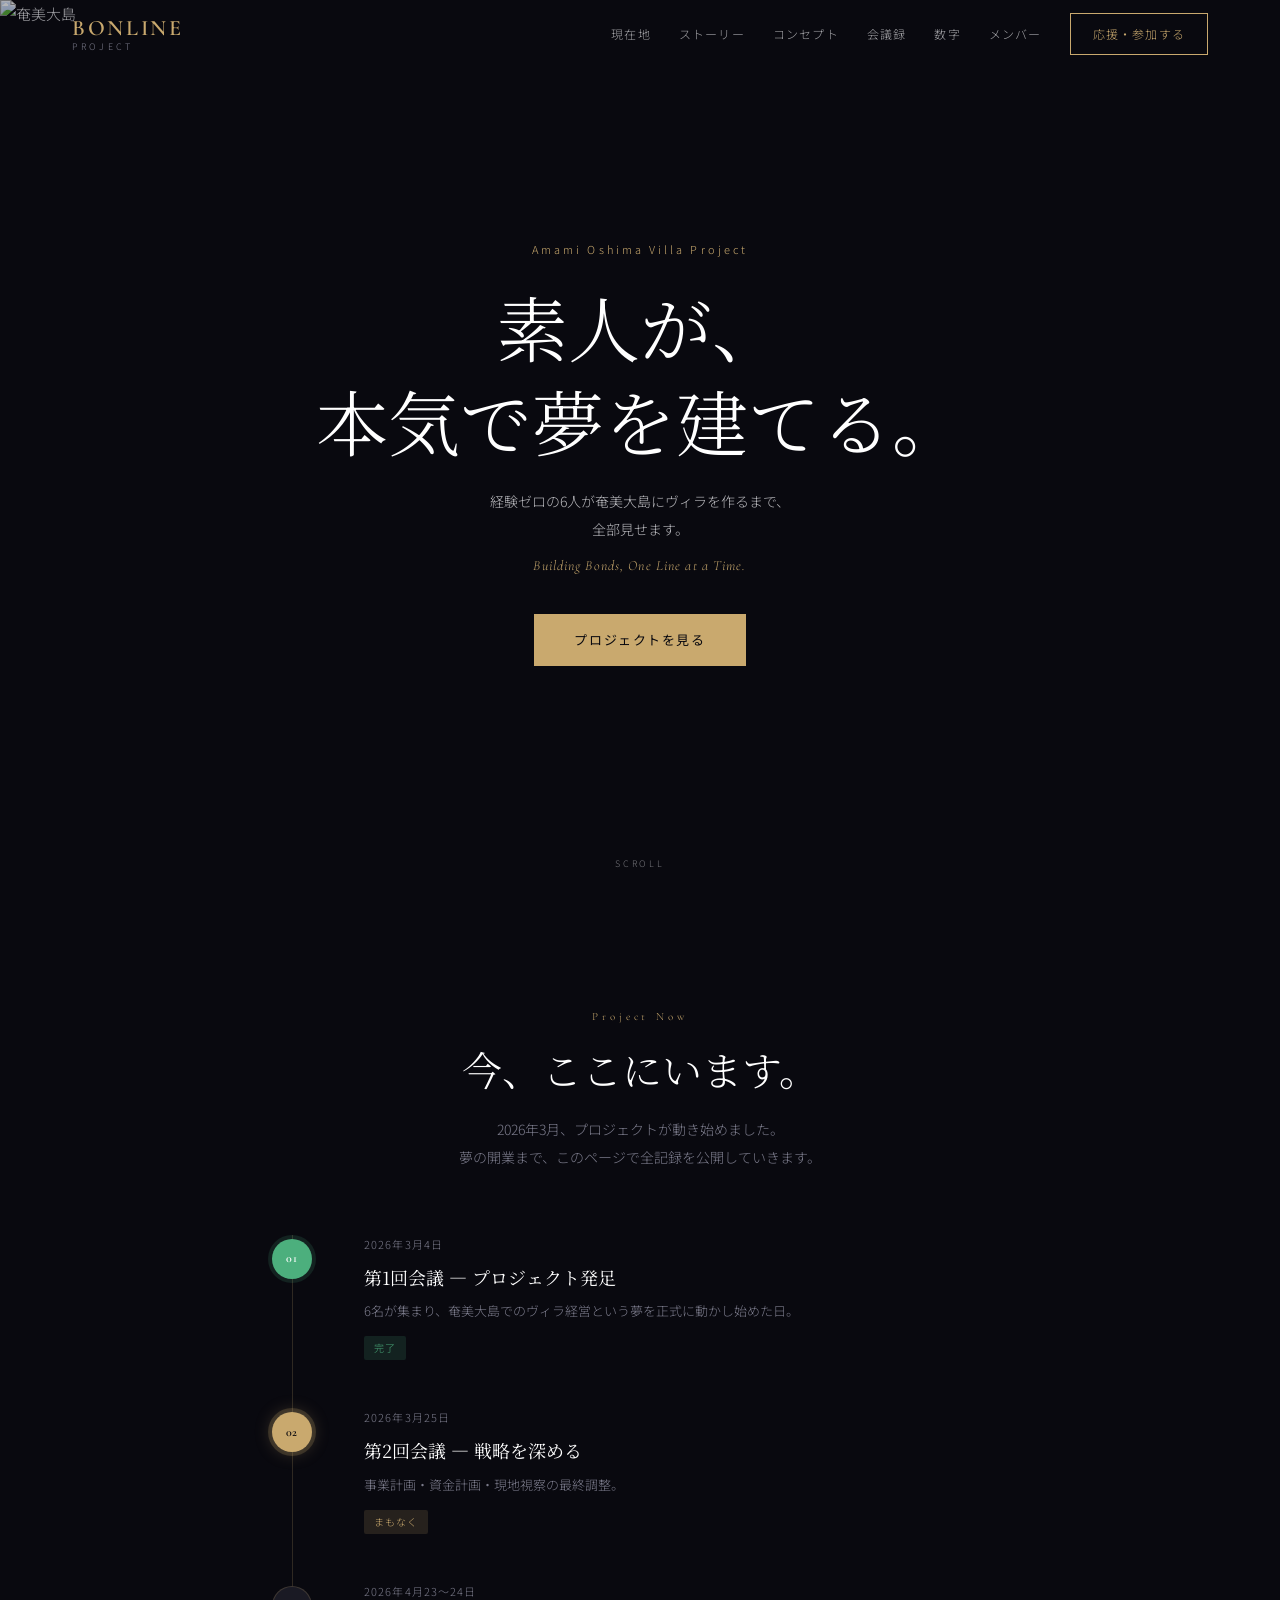
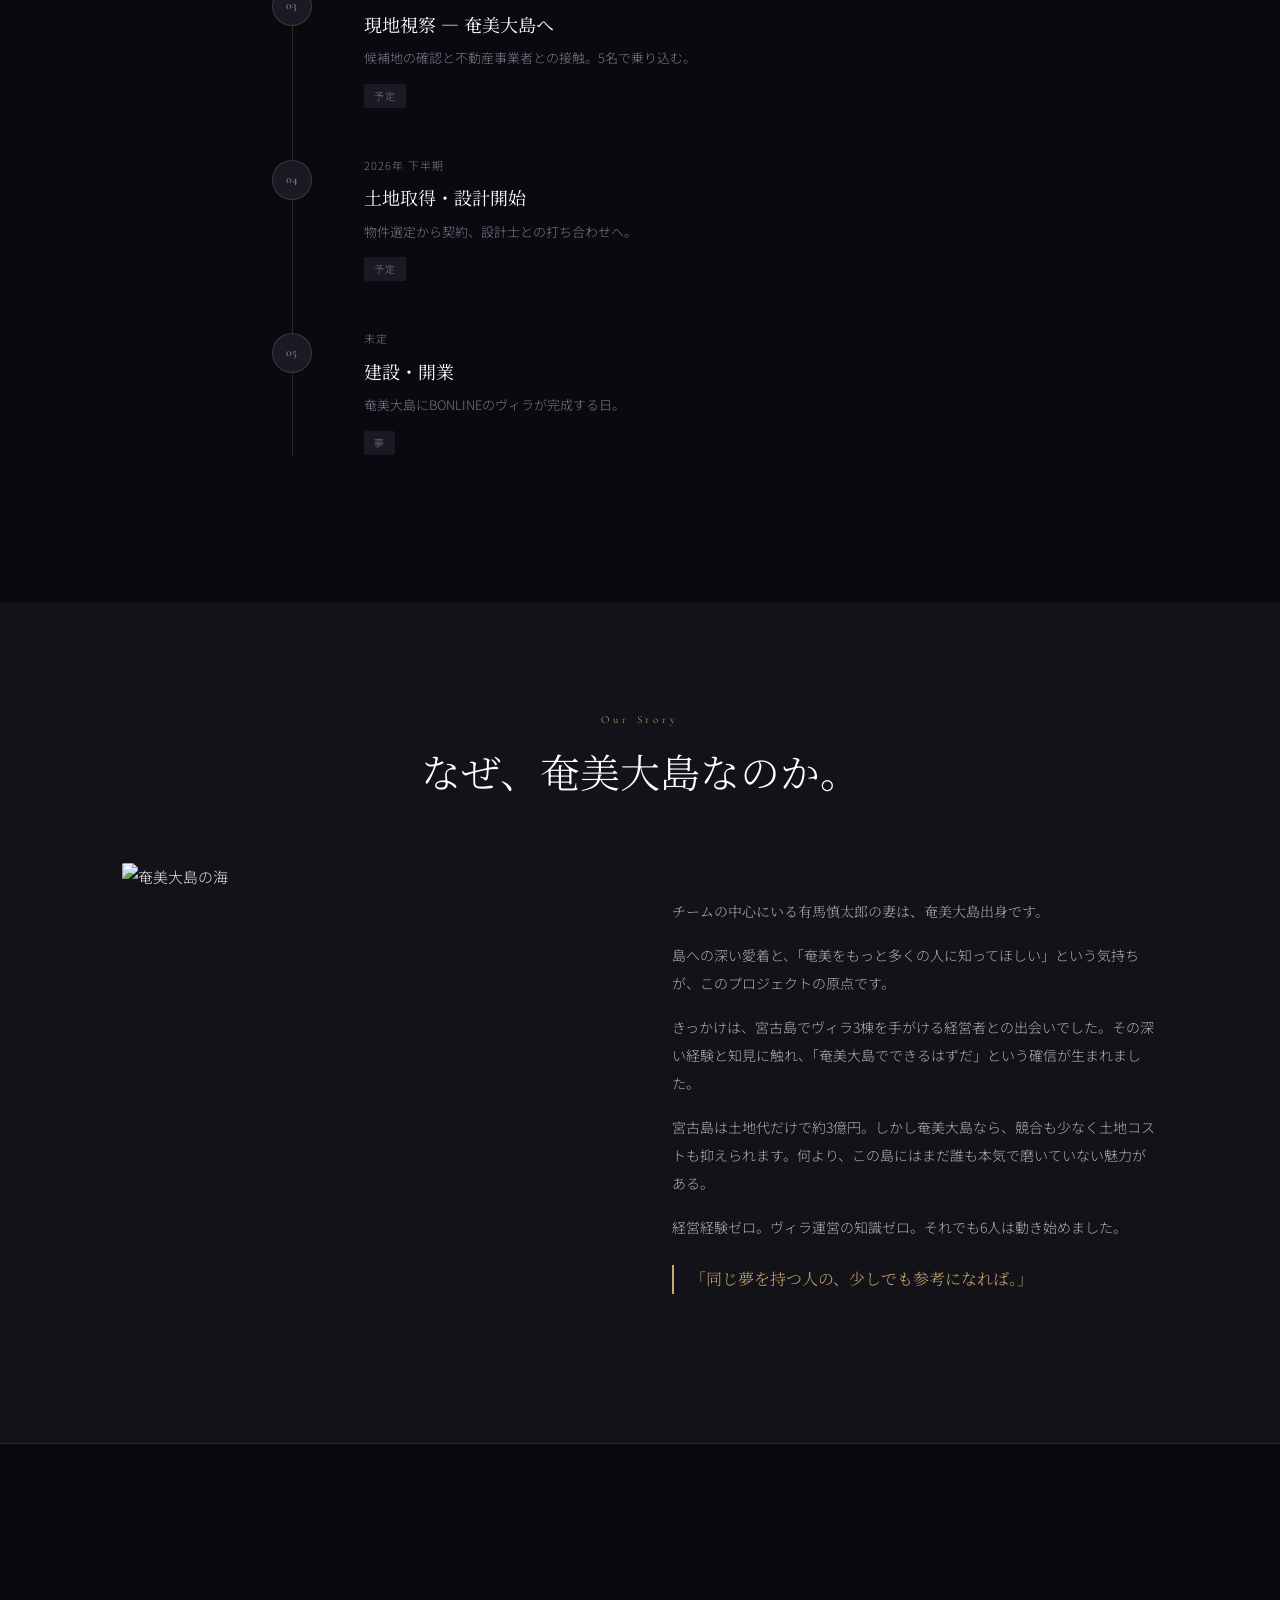
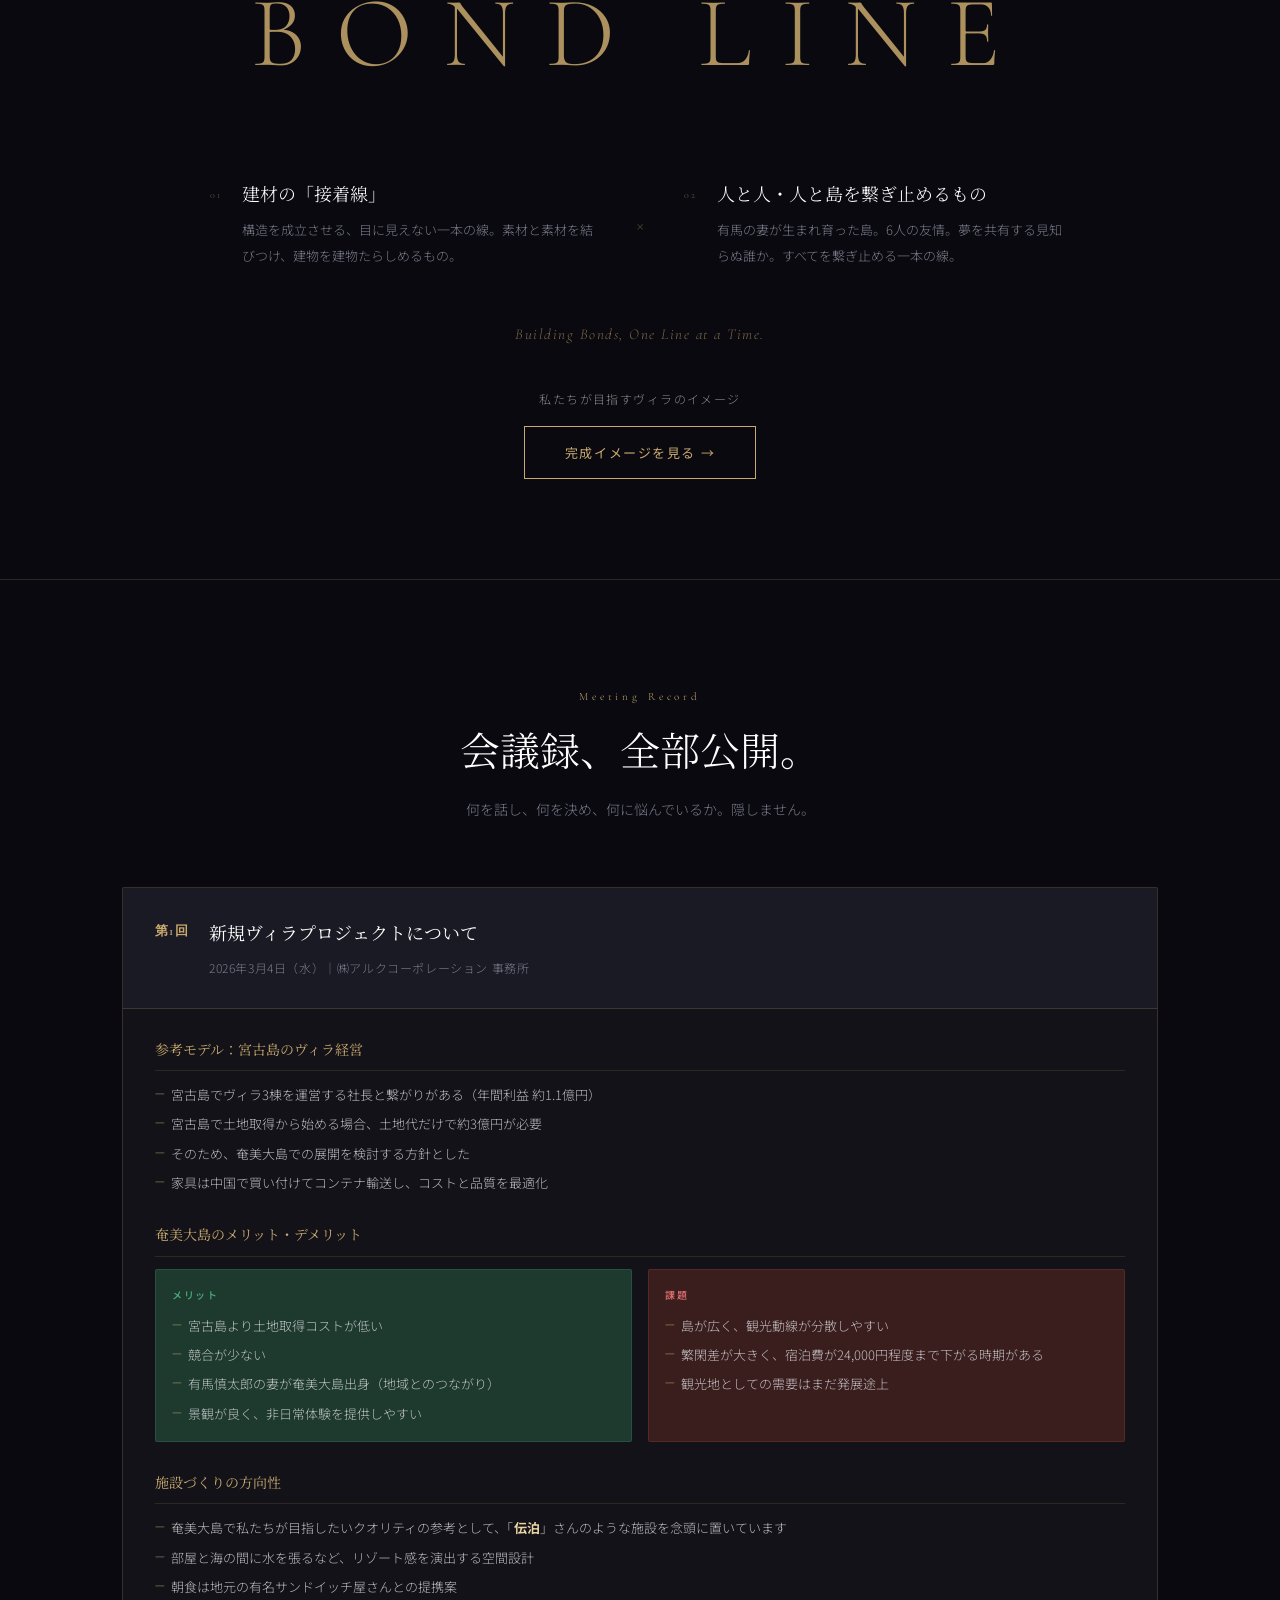
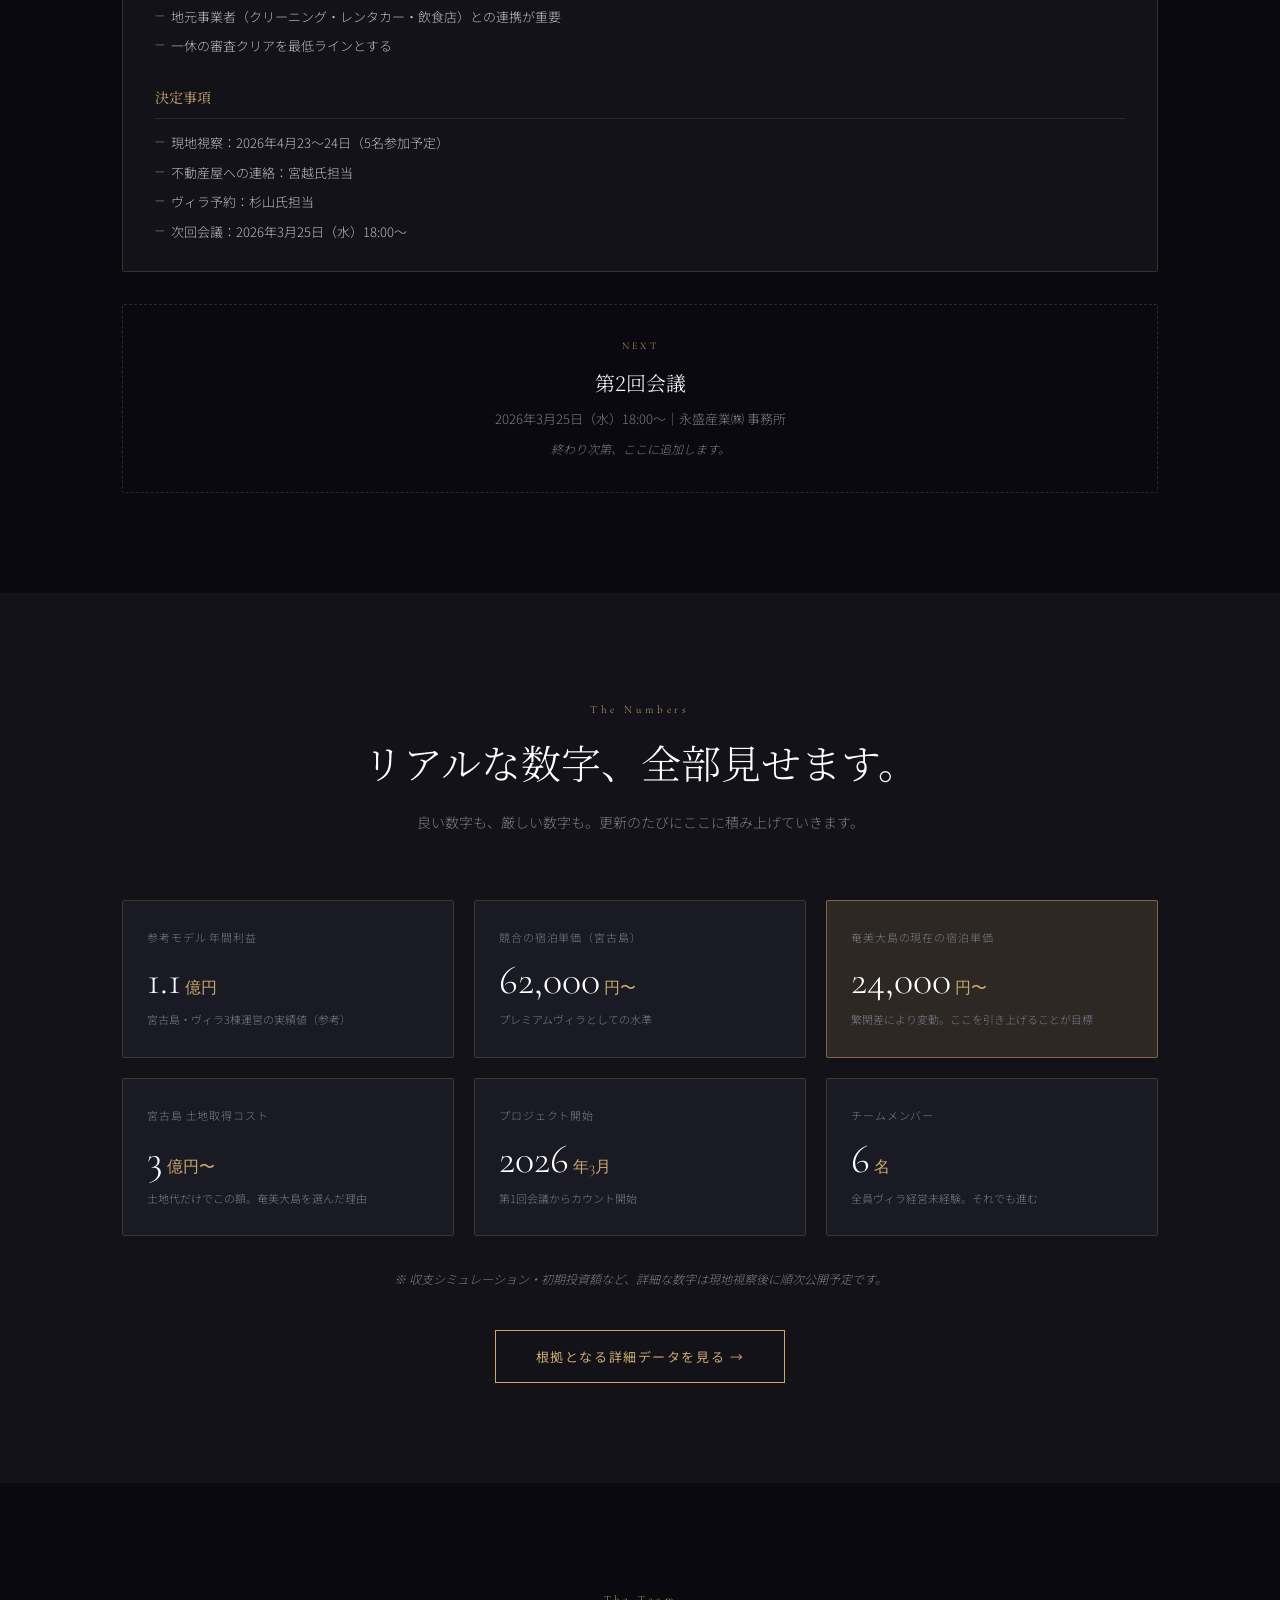
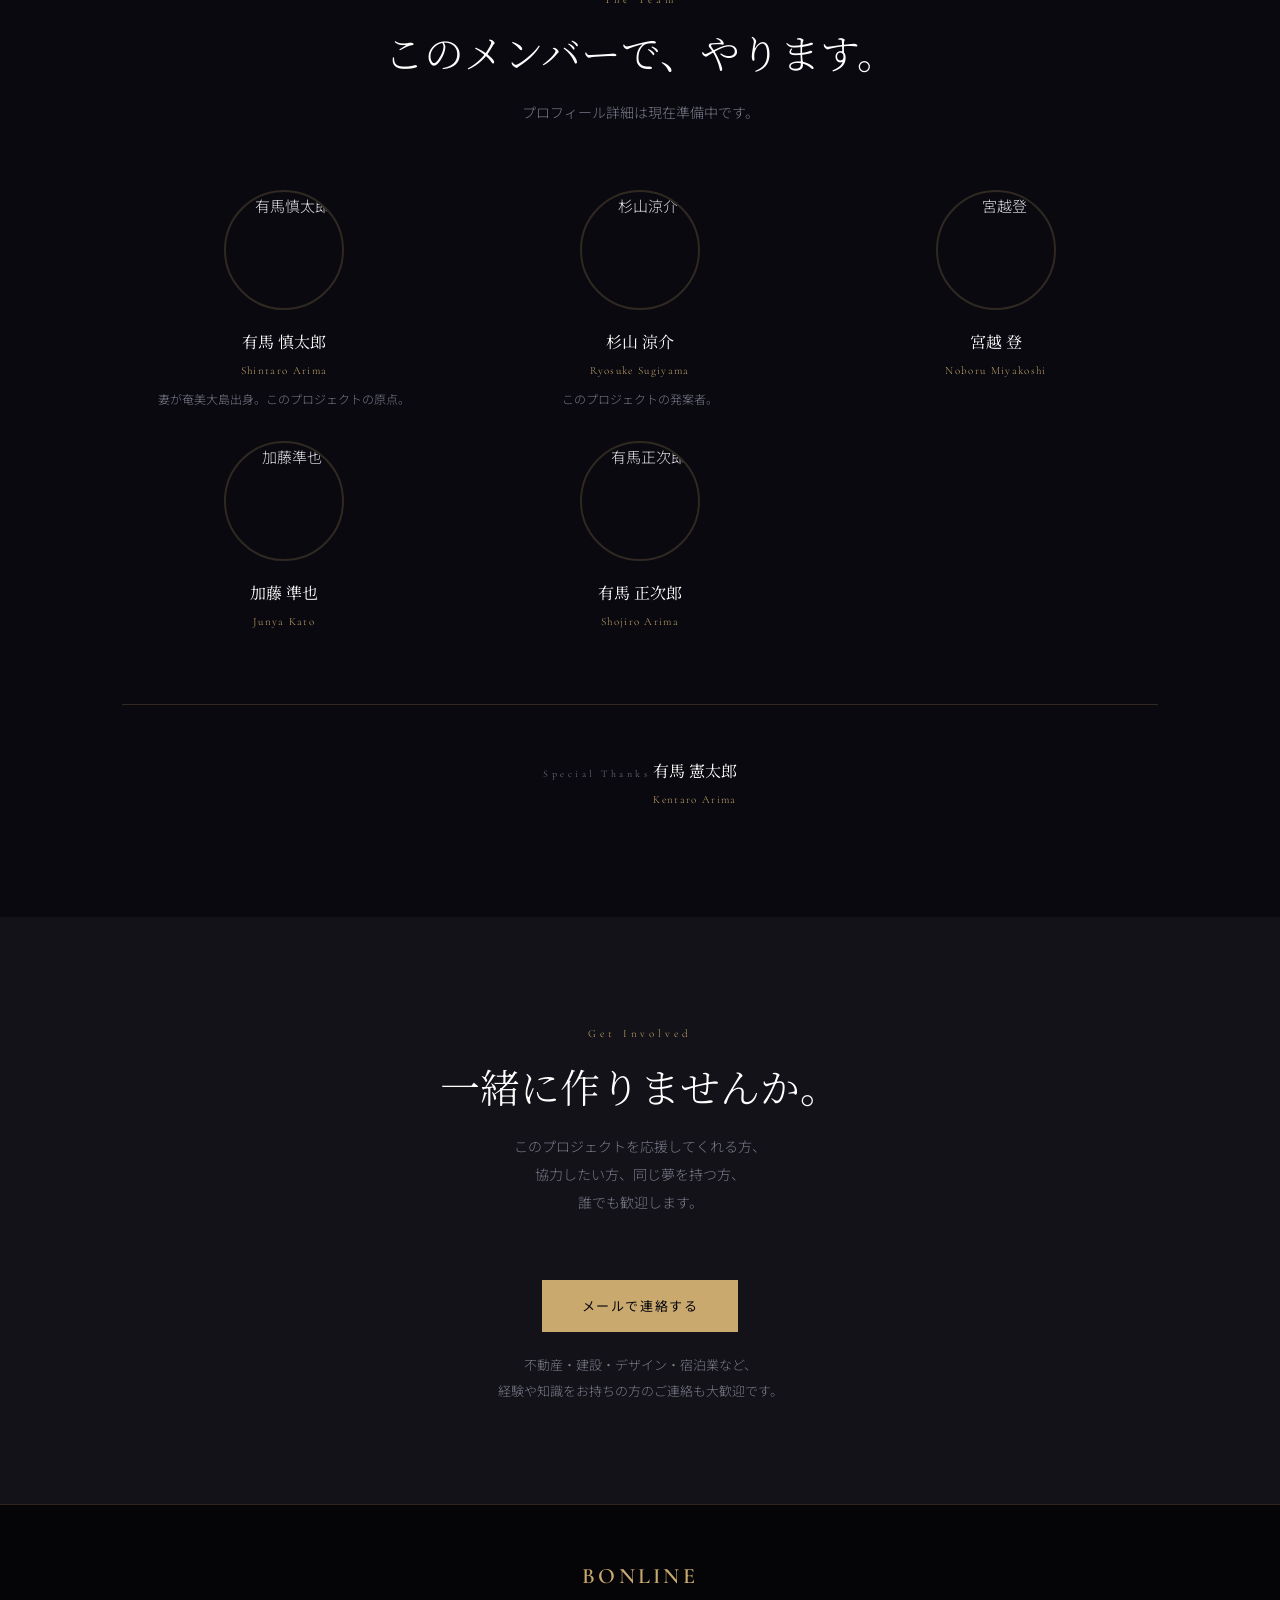
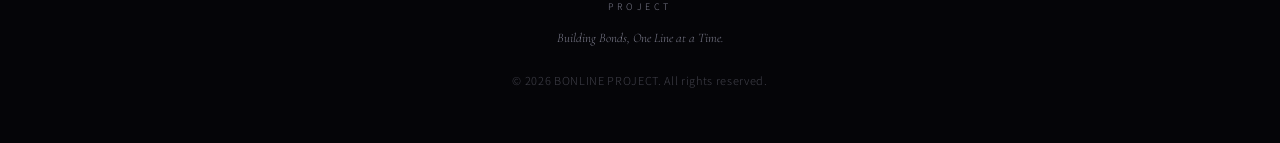
==== index.html @ b001cd64 "Improve text readability on data page; tone down story section wording Co-Authored-By: Claude Sonnet" ====
<!DOCTYPE html>
<html lang="ja">
<head>
  <meta charset="UTF-8">
  <meta name="viewport" content="width=device-width, initial-scale=1.0">
  <title>BONLINE PROJECT｜素人が、本気で奄美大島にヴィラを建てる記録</title>
  <meta name="description" content="経験ゼロの6人が、奄美大島にプライベートヴィラを建てるまでの全記録。数字も失敗もすべて公開します。">
  <link rel="preconnect" href="https://fonts.googleapis.com">
  <link rel="preconnect" href="https://fonts.gstatic.com" crossorigin>
  <link href="https://fonts.googleapis.com/css2?family=Cormorant+Garamond:ital,wght@0,300;0,400;0,600;1,300;1,400&family=Noto+Sans+JP:wght@300;400;500&family=Noto+Serif+JP:wght@300;400&display=swap" rel="stylesheet">
  <link rel="stylesheet" href="styles.css">
</head>
<body>

  <!-- ============================================================
       ヘッダー
       ============================================================ -->
  <header class="site-header transparent" id="site-header">
    <div class="header-inner">
      <a href="index.html" class="site-logo">
        <span class="site-logo__en">BONLINE</span>
        <span class="site-logo__sub">PROJECT</span>
      </a>
      <nav class="site-nav">
        <a href="#now">現在地</a>
        <a href="#story">ストーリー</a>
        <a href="#concept">コンセプト</a>
        <a href="#record">会議録</a>
        <a href="#numbers">数字</a>
        <a href="#team">メンバー</a>
        <a href="#contact" class="nav-cta">応援・参加する</a>
      </nav>
      <button class="hamburger" id="hamburger" aria-label="メニューを開く">
        <span></span><span></span><span></span>
      </button>
    </div>
  </header>

  <!-- モバイルナビ -->
  <nav class="mobile-nav" id="mobile-nav">
    <a href="#now">現在地</a>
    <a href="#story">ストーリー</a>
    <a href="#concept">コンセプト</a>
    <a href="#record">会議録</a>
    <a href="#numbers">数字</a>
    <a href="#team">メンバー</a>
    <a href="#contact">応援・参加する</a>
  </nav>

  <!-- ============================================================
       ヒーロー
       ============================================================ -->
  <section class="hero">
    <div class="hero__bg-wrap">
      <img class="hero__bg" src="https://picsum.photos/1920/1080?random=42" alt="奄美大島">
      <div class="hero__overlay"></div>
    </div>
    <div class="hero__content">
      <span class="hero__label">Amami Oshima Villa Project</span>
      <h1 class="hero__title">素人が、<br>本気で夢を建てる。</h1>
      <p class="hero__sub">経験ゼロの6人が奄美大島にヴィラを作るまで、<br>全部見せます。</p>
      <p class="hero__tagline">Building Bonds, One Line at a Time.</p>
      <a href="#now" class="btn btn--primary">プロジェクトを見る</a>
    </div>
    <div class="hero__scroll">SCROLL</div>
  </section>

  <!-- ============================================================
       現在地（タイムライン）
       ============================================================ -->
  <section class="section" id="now">
    <div class="container">
      <div class="section-header fade-in">
        <span class="section-label">Project Now</span>
        <h2 class="section-title">今、ここにいます。</h2>
        <p class="section-subtitle">
          2026年3月、プロジェクトが動き始めました。<br>
          夢の開業まで、このページで全記録を公開していきます。
        </p>
      </div>

      <div class="timeline fade-in">

        <div class="timeline__item done">
          <div class="timeline__marker">
            <span class="timeline__icon">01</span>
          </div>
          <div class="timeline__body">
            <span class="timeline__date">2026年3月4日</span>
            <h3 class="timeline__title">第1回会議 ― プロジェクト発足</h3>
            <p class="timeline__text">6名が集まり、奄美大島でのヴィラ経営という夢を正式に動かし始めた日。</p>
            <span class="timeline__badge done">完了</span>
          </div>
        </div>

        <div class="timeline__item current">
          <div class="timeline__marker">
            <span class="timeline__icon">02</span>
          </div>
          <div class="timeline__body">
            <span class="timeline__date">2026年3月25日</span>
            <h3 class="timeline__title">第2回会議 ― 戦略を深める</h3>
            <p class="timeline__text">事業計画・資金計画・現地視察の最終調整。</p>
            <span class="timeline__badge current">まもなく</span>
          </div>
        </div>

        <div class="timeline__item pending">
          <div class="timeline__marker">
            <span class="timeline__icon">03</span>
          </div>
          <div class="timeline__body">
            <span class="timeline__date">2026年4月23〜24日</span>
            <h3 class="timeline__title">現地視察 ― 奄美大島へ</h3>
            <p class="timeline__text">候補地の確認と不動産事業者との接触。5名で乗り込む。</p>
            <span class="timeline__badge pending">予定</span>
          </div>
        </div>

        <div class="timeline__item pending">
          <div class="timeline__marker">
            <span class="timeline__icon">04</span>
          </div>
          <div class="timeline__body">
            <span class="timeline__date">2026年 下半期</span>
            <h3 class="timeline__title">土地取得・設計開始</h3>
            <p class="timeline__text">物件選定から契約、設計士との打ち合わせへ。</p>
            <span class="timeline__badge pending">予定</span>
          </div>
        </div>

        <div class="timeline__item pending">
          <div class="timeline__marker">
            <span class="timeline__icon">05</span>
          </div>
          <div class="timeline__body">
            <span class="timeline__date">未定</span>
            <h3 class="timeline__title">建設・開業</h3>
            <p class="timeline__text">奄美大島にBONLINEのヴィラが完成する日。</p>
            <span class="timeline__badge pending">夢</span>
          </div>
        </div>

      </div>
    </div>
  </section>

  <!-- ============================================================
       ストーリー
       ============================================================ -->
  <section class="section section--dark" id="story">
    <div class="container">
      <div class="section-header fade-in">
        <span class="section-label">Our Story</span>
        <h2 class="section-title">なぜ、奄美大島なのか。</h2>
      </div>
      <div class="story-grid fade-in">
        <div class="story-img">
          <img src="https://picsum.photos/800/600?random=55" alt="奄美大島の海">
        </div>
        <div class="story-text">
          <p class="story-lead">
            チームの中心にいる有馬慎太郎の妻は、奄美大島出身です。
          </p>
          <p>
            島への深い愛着と、「奄美をもっと多くの人に知ってほしい」という気持ちが、このプロジェクトの原点です。
          </p>
          <p>
            きっかけは、宮古島でヴィラ3棟を手がける経営者との出会いでした。その深い経験と知見に触れ、「奄美大島でできるはずだ」という確信が生まれました。
          </p>
          <p>
            宮古島は土地代だけで約3億円。しかし奄美大島なら、競合も少なく土地コストも抑えられます。何より、この島にはまだ誰も本気で磨いていない魅力がある。
          </p>
          <p>
            経営経験ゼロ。ヴィラ運営の知識ゼロ。それでも6人は動き始めました。
          </p>
          <p class="story-quote">
            「同じ夢を持つ人の、少しでも参考になれば。」
          </p>
        </div>
      </div>
    </div>
  </section>

  <!-- ============================================================
       コンセプト
       ============================================================ -->
  <section class="section concept-section" id="concept">
    <div class="container">
      <div class="concept-inner fade-in">
        <span class="concept-word__en">BOND LINE</span>
        <div class="concept-meanings">
          <div class="concept-meaning">
            <span class="concept-meaning__num">01</span>
            <div>
              <p class="concept-meaning__jp">建材の「接着線」</p>
              <p class="concept-meaning__desc">構造を成立させる、目に見えない一本の線。素材と素材を結びつけ、建物を建物たらしめるもの。</p>
            </div>
          </div>
          <div class="concept-divider">×</div>
          <div class="concept-meaning">
            <span class="concept-meaning__num">02</span>
            <div>
              <p class="concept-meaning__jp">人と人・人と島を繋ぎ止めるもの</p>
              <p class="concept-meaning__desc">有馬の妻が生まれ育った島。6人の友情。夢を共有する見知らぬ誰か。すべてを繋ぎ止める一本の線。</p>
            </div>
          </div>
        </div>
        <p class="concept-tagline">Building Bonds, One Line at a Time.</p>
        <div class="concept-villa-link fade-in">
          <p class="concept-villa-label">私たちが目指すヴィラのイメージ</p>
          <a href="https://jrlab-dev.github.io/villa-shimanoie/" target="_blank" rel="noopener noreferrer" class="btn btn--ghost">完成イメージを見る →</a>
        </div>
      </div>
    </div>
  </section>

  <!-- ============================================================
       会議録
       ============================================================ -->
  <section class="section" id="record">
    <div class="container">
      <div class="section-header fade-in">
        <span class="section-label">Meeting Record</span>
        <h2 class="section-title">会議録、全部公開。</h2>
        <p class="section-subtitle">何を話し、何を決め、何に悩んでいるか。隠しません。</p>
      </div>

      <div class="records fade-in">

        <article class="record-card">
          <div class="record-card__header">
            <span class="record-card__num">第1回</span>
            <div>
              <h3 class="record-card__title">新規ヴィラプロジェクトについて</h3>
              <span class="record-card__date">2026年3月4日（水）｜㈱アルクコーポレーション 事務所</span>
            </div>
          </div>
          <div class="record-card__body">
            <div class="record-section">
              <h4>参考モデル：宮古島のヴィラ経営</h4>
              <ul>
                <li>宮古島でヴィラ3棟を運営する社長と繋がりがある（年間利益 約1.1億円）</li>
                <li>宮古島で土地取得から始める場合、土地代だけで約3億円が必要</li>
                <li>そのため、奄美大島での展開を検討する方針とした</li>
                <li>家具は中国で買い付けてコンテナ輸送し、コストと品質を最適化</li>
              </ul>
            </div>
            <div class="record-section">
              <h4>奄美大島のメリット・デメリット</h4>
              <div class="record-cols">
                <div class="record-col record-col--merit">
                  <span class="col-label">メリット</span>
                  <ul>
                    <li>宮古島より土地取得コストが低い</li>
                    <li>競合が少ない</li>
                    <li>有馬慎太郎の妻が奄美大島出身（地域とのつながり）</li>
                    <li>景観が良く、非日常体験を提供しやすい</li>
                  </ul>
                </div>
                <div class="record-col record-col--demerit">
                  <span class="col-label">課題</span>
                  <ul>
                    <li>島が広く、観光動線が分散しやすい</li>
                    <li>繁閑差が大きく、宿泊費が24,000円程度まで下がる時期がある</li>
                    <li>観光地としての需要はまだ発展途上</li>
                  </ul>
                </div>
              </div>
            </div>
            <div class="record-section">
              <h4>施設づくりの方向性</h4>
              <ul>
                <li>奄美大島で私たちが目指したいクオリティの参考として、「<strong>伝泊</strong>」さんのような施設を念頭に置いています</li>
                <li>部屋と海の間に水を張るなど、リゾート感を演出する空間設計</li>
                <li>朝食は地元の有名サンドイッチ屋さんとの提携案</li>
                <li>地元事業者（クリーニング・レンタカー・飲食店）との連携が重要</li>
                <li>一休の審査クリアを最低ラインとする</li>
              </ul>
            </div>
            <div class="record-section">
              <h4>決定事項</h4>
              <ul>
                <li>現地視察：2026年4月23〜24日（5名参加予定）</li>
                <li>不動産屋への連絡：宮越氏担当</li>
                <li>ヴィラ予約：杉山氏担当</li>
                <li>次回会議：2026年3月25日（水）18:00〜</li>
              </ul>
            </div>
          </div>
        </article>

        <div class="record-next fade-in">
          <span class="record-next__label">NEXT</span>
          <p class="record-next__title">第2回会議</p>
          <p class="record-next__date">2026年3月25日（水）18:00〜｜永盛産業㈱ 事務所</p>
          <p class="record-next__note">終わり次第、ここに追加します。</p>
        </div>

      </div>
    </div>
  </section>

  <!-- ============================================================
       数字
       ============================================================ -->
  <section class="section section--dark" id="numbers">
    <div class="container">
      <div class="section-header fade-in">
        <span class="section-label">The Numbers</span>
        <h2 class="section-title">リアルな数字、全部見せます。</h2>
        <p class="section-subtitle">
          良い数字も、厳しい数字も。更新のたびにここに積み上げていきます。
        </p>
      </div>

      <div class="numbers-grid fade-in">

        <div class="num-card">
          <span class="num-card__label">参考モデル 年間利益</span>
          <div class="num-card__value">1.1<span class="num-unit">億円</span></div>
          <p class="num-card__note">宮古島・ヴィラ3棟運営の実績値（参考）</p>
        </div>

        <div class="num-card">
          <span class="num-card__label">競合の宿泊単価（宮古島）</span>
          <div class="num-card__value">62,000<span class="num-unit">円〜</span></div>
          <p class="num-card__note">プレミアムヴィラとしての水準</p>
        </div>

        <div class="num-card num-card--highlight">
          <span class="num-card__label">奄美大島の現在の宿泊単価</span>
          <div class="num-card__value">24,000<span class="num-unit">円〜</span></div>
          <p class="num-card__note">繁閑差により変動。ここを引き上げることが目標</p>
        </div>

        <div class="num-card">
          <span class="num-card__label">宮古島 土地取得コスト</span>
          <div class="num-card__value">3<span class="num-unit">億円〜</span></div>
          <p class="num-card__note">土地代だけでこの額。奄美大島を選んだ理由</p>
        </div>

        <div class="num-card">
          <span class="num-card__label">プロジェクト開始</span>
          <div class="num-card__value">2026<span class="num-unit">年3月</span></div>
          <p class="num-card__note">第1回会議からカウント開始</p>
        </div>

        <div class="num-card">
          <span class="num-card__label">チームメンバー</span>
          <div class="num-card__value">6<span class="num-unit">名</span></div>
          <p class="num-card__note">全員ヴィラ経営未経験。それでも進む</p>
        </div>

      </div>

      <p class="numbers-note fade-in">
        ※ 収支シミュレーション・初期投資額など、詳細な数字は現地視察後に順次公開予定です。
      </p>
      <div class="numbers-more fade-in">
        <a href="data.html" class="btn btn--ghost">根拠となる詳細データを見る →</a>
      </div>
    </div>
  </section>

  <!-- ============================================================
       メンバー
       ============================================================ -->
  <section class="section" id="team">
    <div class="container">
      <div class="section-header fade-in">
        <span class="section-label">The Team</span>
        <h2 class="section-title">このメンバーで、やります。</h2>
        <p class="section-subtitle">プロフィール詳細は現在準備中です。</p>
      </div>

      <div class="team-grid fade-in">

        <div class="member-card">
          <div class="member-card__img">
            <img src="https://picsum.photos/200/200?random=12" alt="有馬慎太郎">
          </div>
          <h3 class="member-card__name">有馬 慎太郎</h3>
          <span class="member-card__role">Shintaro Arima</span>
          <p class="member-card__note">妻が奄美大島出身。このプロジェクトの原点。</p>
        </div>

        <div class="member-card">
          <div class="member-card__img">
            <img src="https://picsum.photos/200/200?random=14" alt="杉山涼介">
          </div>
          <h3 class="member-card__name">杉山 涼介</h3>
          <span class="member-card__role">Ryosuke Sugiyama</span>
          <p class="member-card__note">このプロジェクトの発案者。</p>
        </div>

        <div class="member-card">
          <div class="member-card__img">
            <img src="https://picsum.photos/200/200?random=15" alt="宮越登">
          </div>
          <h3 class="member-card__name">宮越 登</h3>
          <span class="member-card__role">Noboru Miyakoshi</span>
        </div>

        <div class="member-card">
          <div class="member-card__img">
            <img src="https://picsum.photos/200/200?random=16" alt="加藤準也">
          </div>
          <h3 class="member-card__name">加藤 準也</h3>
          <span class="member-card__role">Junya Kato</span>
        </div>

        <div class="member-card">
          <div class="member-card__img">
            <img src="https://picsum.photos/200/200?random=13" alt="有馬正次郎">
          </div>
          <h3 class="member-card__name">有馬 正次郎</h3>
          <span class="member-card__role">Shojiro Arima</span>
        </div>

      </div>

      <div class="collaborator fade-in">
        <span class="collaborator__label">Special Thanks</span>
        <div class="collaborator__card">
          <h3 class="member-card__name">有馬 憲太郎</h3>
          <span class="member-card__role">Kentaro Arima</span>
        </div>
      </div>

    </div>
  </section>

  <!-- ============================================================
       コンタクト
       ============================================================ -->
  <section class="section section--dark contact-section" id="contact">
    <div class="container">
      <div class="section-header fade-in">
        <span class="section-label">Get Involved</span>
        <h2 class="section-title">一緒に作りませんか。</h2>
        <p class="section-subtitle">
          このプロジェクトを応援してくれる方、<br>
          協力したい方、同じ夢を持つ方、<br>
          誰でも歓迎します。
        </p>
      </div>
      <div class="contact-actions fade-in">
        <a href="mailto:info@bonline-project.jp" class="btn btn--primary">メールで連絡する</a>
        <p class="contact-note">
          不動産・建設・デザイン・宿泊業など、<br>
          経験や知識をお持ちの方のご連絡も大歓迎です。
        </p>
      </div>
    </div>
  </section>

  <!-- ============================================================
       フッター
       ============================================================ -->
  <footer class="site-footer">
    <div class="footer-inner">
      <div class="footer-logo">
        <span class="footer-logo__en">BONLINE</span>
        <span class="footer-logo__sub">PROJECT</span>
      </div>
      <p class="footer-tagline">Building Bonds, One Line at a Time.</p>
      <p class="footer-copy">&copy; 2026 BONLINE PROJECT. All rights reserved.</p>
    </div>
  </footer>

  <script src="main.js"></script>
</body>
</html>
---- styles.css ----
/* ============================================================
   BONLINE PROJECT — styles.css
   ============================================================ */

/* ---- Reset & Base ----------------------------------------- */
*, *::before, *::after { box-sizing: border-box; margin: 0; padding: 0; }

:root {
  --bg:        #09090f;
  --surface:   #121218;
  --surface2:  #1a1a24;
  --gold:      #c9a96e;
  --gold-lt:   #e8d5a3;
  --gold-dim:  rgba(201,169,110,.15);
  --text:      #e2e2e6;
  --muted:     #7a7a8a;
  --line:      rgba(201,169,110,.2);
  --white:     #ffffff;
  --done:      #4caf7d;
  --current:   #c9a96e;
  --merit:     #1e3a2f;
  --demerit:   #3a1e1e;
  --ff-en:     'Cormorant Garamond', Georgia, serif;
  --ff-jp:     'Noto Serif JP', serif;
  --ff-body:   'Noto Sans JP', sans-serif;
}

html { scroll-behavior: smooth; }

body {
  background: var(--bg);
  color: var(--text);
  font-family: var(--ff-body);
  font-size: 15px;
  line-height: 1.8;
  font-weight: 300;
  -webkit-font-smoothing: antialiased;
}

img { display: block; width: 100%; height: auto; }
a   { color: inherit; text-decoration: none; }
ul  { list-style: none; }

/* ---- Utility ---------------------------------------------- */
.container {
  max-width: 1100px;
  margin: 0 auto;
  padding: 0 32px;
}

.btn {
  display: inline-block;
  padding: 14px 40px;
  font-family: var(--ff-body);
  font-size: 13px;
  font-weight: 400;
  letter-spacing: .12em;
  cursor: pointer;
  transition: all .3s;
  border: none;
}

.btn--primary {
  background: var(--gold);
  color: #09090f;
}
.btn--primary:hover {
  background: var(--gold-lt);
}

.btn--ghost {
  background: transparent;
  border: 1px solid var(--gold);
  color: var(--gold);
}
.btn--ghost:hover {
  background: rgba(201, 169, 110, 0.12);
}

.concept-villa-link {
  margin-top: 2.5rem;
  text-align: center;
}
.concept-villa-label {
  font-size: 0.75rem;
  letter-spacing: 0.12em;
  color: #888;
  margin-bottom: 1rem;
  text-transform: uppercase;
}

.fade-in {
  opacity: 0;
  transform: translateY(28px);
  transition: opacity .8s ease, transform .8s ease;
}
.fade-in.visible {
  opacity: 1;
  transform: none;
}

/* ---- Header ----------------------------------------------- */
.site-header {
  position: fixed;
  top: 0; left: 0; right: 0;
  z-index: 100;
  transition: background .4s, backdrop-filter .4s, box-shadow .4s;
}
.site-header.transparent {
  background: transparent;
}
.site-header.scrolled {
  background: rgba(9,9,15,.92);
  backdrop-filter: blur(12px);
  box-shadow: 0 1px 0 var(--line);
}

.header-inner {
  max-width: 1200px;
  margin: 0 auto;
  padding: 0 32px;
  height: 68px;
  display: flex;
  align-items: center;
  gap: 40px;
}

.site-logo {
  display: flex;
  flex-direction: column;
  line-height: 1;
  flex-shrink: 0;
}
.site-logo__en {
  font-family: var(--ff-en);
  font-size: 22px;
  font-weight: 600;
  color: var(--gold);
  letter-spacing: .12em;
}
.site-logo__sub {
  font-size: 9px;
  letter-spacing: .35em;
  color: var(--muted);
  margin-top: 3px;
}

.site-nav {
  display: flex;
  align-items: center;
  gap: 28px;
  margin-left: auto;
}
.site-nav a {
  font-size: 12px;
  letter-spacing: .1em;
  color: rgba(226,226,230,.7);
  transition: color .25s;
}
.site-nav a:hover { color: var(--gold); }

.site-nav .nav-cta {
  padding: 9px 22px;
  border: 1px solid var(--gold);
  color: var(--gold);
  font-size: 12px;
  letter-spacing: .1em;
  transition: all .25s;
}
.site-nav .nav-cta:hover {
  background: var(--gold);
  color: var(--bg);
}

/* hamburger */
.hamburger {
  display: none;
  flex-direction: column;
  justify-content: center;
  gap: 5px;
  width: 36px;
  height: 36px;
  background: none;
  border: none;
  cursor: pointer;
  margin-left: auto;
}
.hamburger span {
  display: block;
  width: 24px;
  height: 1px;
  background: var(--gold);
  transition: all .3s;
}
.hamburger.open span:nth-child(1) { transform: translateY(6px) rotate(45deg); }
.hamburger.open span:nth-child(2) { opacity: 0; }
.hamburger.open span:nth-child(3) { transform: translateY(-6px) rotate(-45deg); }

/* mobile nav */
.mobile-nav {
  display: none;
  position: fixed;
  top: 68px; left: 0; right: 0;
  background: rgba(9,9,15,.97);
  backdrop-filter: blur(16px);
  flex-direction: column;
  padding: 24px 0 32px;
  z-index: 99;
  border-top: 1px solid var(--line);
  transform: translateY(-8px);
  opacity: 0;
  pointer-events: none;
  transition: opacity .3s, transform .3s;
}
.mobile-nav.open {
  opacity: 1;
  transform: none;
  pointer-events: all;
}
.mobile-nav a {
  padding: 14px 32px;
  font-size: 14px;
  letter-spacing: .1em;
  color: var(--text);
  border-bottom: 1px solid rgba(255,255,255,.04);
}

/* ---- Hero ------------------------------------------------- */
.hero {
  position: relative;
  height: 100svh;
  min-height: 600px;
  display: flex;
  align-items: center;
  justify-content: center;
  overflow: hidden;
}

.hero__bg-wrap {
  position: absolute;
  inset: 0;
}
.hero__bg {
  width: 100%;
  height: 100%;
  object-fit: cover;
  animation: heroZoom 18s ease-in-out infinite alternate;
}
@keyframes heroZoom {
  from { transform: scale(1); }
  to   { transform: scale(1.06); }
}
.hero__overlay {
  position: absolute;
  inset: 0;
  background: linear-gradient(
    to bottom,
    rgba(9,9,15,.3) 0%,
    rgba(9,9,15,.55) 50%,
    rgba(9,9,15,.85) 100%
  );
}

.hero__content {
  position: relative;
  text-align: center;
  padding: 0 24px;
  animation: fadeUp .9s ease both;
  animation-delay: .2s;
}
@keyframes fadeUp {
  from { opacity: 0; transform: translateY(30px); }
  to   { opacity: 1; transform: none; }
}

.hero__label {
  display: inline-block;
  font-size: 11px;
  letter-spacing: .28em;
  color: var(--gold);
  margin-bottom: 20px;
}
.hero__title {
  font-family: var(--ff-jp);
  font-size: clamp(40px, 7vw, 72px);
  font-weight: 300;
  line-height: 1.3;
  color: var(--white);
  margin-bottom: 20px;
}
.hero__sub {
  font-size: 14px;
  color: rgba(226,226,230,.8);
  line-height: 2;
  margin-bottom: 10px;
}
.hero__tagline {
  font-family: var(--ff-en);
  font-size: 14px;
  font-style: italic;
  color: var(--gold);
  letter-spacing: .08em;
  margin-bottom: 36px;
}

.hero__scroll {
  position: absolute;
  bottom: 28px;
  left: 50%;
  transform: translateX(-50%);
  font-size: 9px;
  letter-spacing: .3em;
  color: rgba(226,226,230,.5);
  animation: bounce 2.2s ease-in-out infinite;
}
@keyframes bounce {
  0%,100% { transform: translateX(-50%) translateY(0); }
  50%      { transform: translateX(-50%) translateY(6px); }
}

/* ---- Sections --------------------------------------------- */
.section {
  padding: 100px 0;
}
.section--dark {
  background: var(--surface);
}

.section-header {
  text-align: center;
  margin-bottom: 64px;
}
.section-label {
  display: inline-block;
  font-family: var(--ff-en);
  font-size: 11px;
  letter-spacing: .35em;
  color: var(--gold);
  margin-bottom: 14px;
}
.section-title {
  font-family: var(--ff-jp);
  font-size: clamp(26px, 4vw, 40px);
  font-weight: 300;
  color: var(--white);
  margin-bottom: 18px;
  line-height: 1.4;
}
.section-subtitle {
  font-size: 14px;
  color: var(--muted);
  line-height: 2;
}

/* ---- Timeline --------------------------------------------- */
.timeline {
  max-width: 760px;
  margin: 0 auto;
  position: relative;
}
.timeline::before {
  content: '';
  position: absolute;
  left: 32px;
  top: 0; bottom: 0;
  width: 1px;
  background: var(--line);
}

.timeline__item {
  display: flex;
  gap: 40px;
  margin-bottom: 48px;
  position: relative;
}

.timeline__marker {
  flex-shrink: 0;
  width: 64px;
  display: flex;
  justify-content: center;
}
.timeline__icon {
  width: 40px;
  height: 40px;
  border-radius: 50%;
  display: flex;
  align-items: center;
  justify-content: center;
  font-family: var(--ff-en);
  font-size: 12px;
  font-weight: 600;
  letter-spacing: .05em;
  position: relative;
  z-index: 1;
  flex-shrink: 0;
  margin-top: 4px;
}
.timeline__item.done .timeline__icon {
  background: var(--done);
  color: #fff;
  box-shadow: 0 0 0 4px rgba(76,175,125,.15);
}
.timeline__item.current .timeline__icon {
  background: var(--gold);
  color: var(--bg);
  box-shadow: 0 0 0 4px rgba(201,169,110,.2), 0 0 18px rgba(201,169,110,.3);
  animation: pulse 2.4s ease-in-out infinite;
}
@keyframes pulse {
  0%,100% { box-shadow: 0 0 0 4px rgba(201,169,110,.2), 0 0 18px rgba(201,169,110,.3); }
  50%      { box-shadow: 0 0 0 8px rgba(201,169,110,.1), 0 0 32px rgba(201,169,110,.4); }
}
.timeline__item.pending .timeline__icon {
  background: var(--surface2);
  color: var(--muted);
  border: 1px solid var(--line);
}

.timeline__body { flex: 1; }
.timeline__date {
  display: block;
  font-size: 11px;
  letter-spacing: .1em;
  color: var(--muted);
  margin-bottom: 6px;
}
.timeline__title {
  font-family: var(--ff-jp);
  font-size: 18px;
  font-weight: 400;
  color: var(--white);
  margin-bottom: 6px;
}
.timeline__text {
  font-size: 13px;
  color: var(--muted);
  margin-bottom: 10px;
}

.timeline__badge {
  display: inline-block;
  font-size: 10px;
  letter-spacing: .1em;
  padding: 3px 10px;
  border-radius: 2px;
}
.timeline__badge.done    { background: rgba(76,175,125,.15);  color: var(--done); }
.timeline__badge.current { background: rgba(201,169,110,.15); color: var(--gold); }
.timeline__badge.pending { background: var(--surface2);       color: var(--muted); }

/* ---- Story ------------------------------------------------ */
.story-grid {
  display: grid;
  grid-template-columns: 1fr 1fr;
  gap: 64px;
  align-items: center;
}
.story-img {
  overflow: hidden;
  border-radius: 2px;
}
.story-img img {
  height: 480px;
  object-fit: cover;
  transition: transform .6s ease;
}
.story-img:hover img { transform: scale(1.04); }

.story-text { }
.story-lead {
  font-family: var(--ff-jp);
  font-size: 20px;
  font-weight: 300;
  color: var(--white);
  line-height: 1.7;
  margin-bottom: 24px;
}
.story-text p {
  font-size: 14px;
  color: rgba(226,226,230,.75);
  line-height: 2;
  margin-bottom: 16px;
}
.story-quote {
  font-family: var(--ff-jp);
  font-size: 16px !important;
  color: var(--gold) !important;
  border-left: 2px solid var(--gold);
  padding-left: 16px;
  margin-top: 24px !important;
  line-height: 1.8 !important;
}

/* ---- Record ----------------------------------------------- */
.records { display: flex; flex-direction: column; gap: 32px; }

.record-card {
  background: var(--surface);
  border: 1px solid var(--line);
  border-radius: 2px;
  overflow: hidden;
}
.record-card__header {
  display: flex;
  align-items: flex-start;
  gap: 20px;
  padding: 28px 32px;
  border-bottom: 1px solid var(--line);
  background: var(--surface2);
}
.record-card__num {
  font-family: var(--ff-en);
  font-size: 13px;
  font-weight: 600;
  color: var(--gold);
  letter-spacing: .1em;
  white-space: nowrap;
  padding-top: 4px;
}
.record-card__title {
  font-family: var(--ff-jp);
  font-size: 18px;
  font-weight: 400;
  color: var(--white);
  margin-bottom: 4px;
}
.record-card__date {
  font-size: 12px;
  color: var(--muted);
  letter-spacing: .05em;
}

.record-card__body { padding: 28px 32px; display: flex; flex-direction: column; gap: 28px; }

.record-section h4 {
  font-family: var(--ff-jp);
  font-size: 14px;
  font-weight: 400;
  color: var(--gold);
  margin-bottom: 12px;
  padding-bottom: 8px;
  border-bottom: 1px solid var(--gold-dim);
}
.record-section ul { display: flex; flex-direction: column; gap: 6px; }
.record-section ul li {
  font-size: 13px;
  color: rgba(226,226,230,.8);
  padding-left: 16px;
  position: relative;
}
.record-section ul li::before {
  content: '—';
  position: absolute;
  left: 0;
  color: var(--gold);
  font-size: 11px;
}
.record-section strong { color: var(--gold-lt); }

.record-cols {
  display: grid;
  grid-template-columns: 1fr 1fr;
  gap: 16px;
}
.record-col {
  padding: 16px;
  border-radius: 2px;
}
.record-col--merit   { background: var(--merit);  border: 1px solid rgba(76,175,125,.2); }
.record-col--demerit { background: var(--demerit); border: 1px solid rgba(200,80,80,.2); }
.col-label {
  display: block;
  font-size: 10px;
  letter-spacing: .15em;
  margin-bottom: 10px;
  font-weight: 500;
}
.record-col--merit   .col-label { color: var(--done); }
.record-col--demerit .col-label { color: #e07070; }

.record-next {
  border: 1px dashed var(--line);
  border-radius: 2px;
  padding: 32px;
  text-align: center;
}
.record-next__label {
  display: block;
  font-family: var(--ff-en);
  font-size: 10px;
  letter-spacing: .3em;
  color: var(--gold);
  margin-bottom: 10px;
}
.record-next__title {
  font-family: var(--ff-jp);
  font-size: 20px;
  color: var(--white);
  margin-bottom: 6px;
}
.record-next__date {
  font-size: 13px;
  color: var(--muted);
  margin-bottom: 8px;
}
.record-next__note {
  font-size: 12px;
  color: var(--muted);
  font-style: italic;
}

/* ---- Numbers ---------------------------------------------- */
.numbers-grid {
  display: grid;
  grid-template-columns: repeat(3, 1fr);
  gap: 20px;
  margin-bottom: 32px;
}

.num-card {
  background: var(--surface2);
  border: 1px solid var(--line);
  border-radius: 2px;
  padding: 28px 24px;
  transition: border-color .3s, transform .3s;
}
.num-card:hover {
  border-color: var(--gold);
  transform: translateY(-3px);
}
.num-card--highlight {
  border-color: rgba(201,169,110,.5);
  background: var(--gold-dim);
}

.num-card__label {
  display: block;
  font-size: 11px;
  letter-spacing: .08em;
  color: var(--muted);
  margin-bottom: 14px;
  line-height: 1.6;
}
.num-card__value {
  font-family: var(--ff-en);
  font-size: 40px;
  font-weight: 300;
  color: var(--white);
  line-height: 1;
  margin-bottom: 10px;
}
.num-unit {
  font-size: 16px;
  color: var(--gold);
  margin-left: 4px;
}
.num-card__note {
  font-size: 11px;
  color: var(--muted);
  line-height: 1.7;
}

.numbers-note {
  text-align: center;
  font-size: 12px;
  color: var(--muted);
  font-style: italic;
}

/* ---- Team ------------------------------------------------- */
.team-grid {
  display: grid;
  grid-template-columns: repeat(3, 1fr);
  gap: 32px;
}

.member-card {
  text-align: center;
}
.member-card__img {
  width: 120px;
  height: 120px;
  border-radius: 50%;
  overflow: hidden;
  margin: 0 auto 18px;
  border: 2px solid var(--line);
}
.member-card__img img {
  width: 100%;
  height: 100%;
  object-fit: cover;
}
.member-card__name {
  font-family: var(--ff-jp);
  font-size: 16px;
  font-weight: 400;
  color: var(--white);
  margin-bottom: 4px;
}
.member-card__role {
  display: block;
  font-family: var(--ff-en);
  font-size: 11px;
  letter-spacing: .12em;
  color: var(--gold);
  margin-bottom: 8px;
}
.member-card__note {
  font-size: 12px;
  color: var(--muted);
  line-height: 1.7;
}

/* ---- Concept ---------------------------------------------- */
.concept-section {
  border-top: 1px solid var(--line);
  border-bottom: 1px solid var(--line);
}
.concept-inner {
  text-align: center;
  max-width: 860px;
  margin: 0 auto;
}
.concept-word__en {
  display: block;
  font-family: var(--ff-en);
  font-size: clamp(52px, 9vw, 100px);
  font-weight: 300;
  color: var(--gold);
  letter-spacing: .3em;
  margin-bottom: 56px;
  opacity: .85;
}
.concept-meanings {
  display: flex;
  align-items: center;
  gap: 40px;
  margin-bottom: 52px;
  text-align: left;
}
.concept-meaning {
  flex: 1;
  display: flex;
  gap: 20px;
  align-items: flex-start;
}
.concept-meaning__num {
  font-family: var(--ff-en);
  font-size: 10px;
  letter-spacing: .2em;
  color: var(--gold);
  opacity: .5;
  flex-shrink: 0;
  padding-top: 6px;
}
.concept-meaning__jp {
  font-family: var(--ff-jp);
  font-size: 18px;
  font-weight: 300;
  color: var(--white);
  margin-bottom: 10px;
  line-height: 1.5;
}
.concept-meaning__desc {
  font-size: 13px;
  color: var(--muted);
  line-height: 2;
}
.concept-divider {
  font-family: var(--ff-en);
  font-size: 22px;
  color: var(--gold);
  opacity: .3;
  flex-shrink: 0;
}
.concept-tagline {
  font-family: var(--ff-en);
  font-style: italic;
  font-size: 15px;
  color: var(--gold);
  letter-spacing: .1em;
  opacity: .6;
}

/* ---- Collaborator ----------------------------------------- */
.collaborator {
  margin-top: 64px;
  text-align: center;
  border-top: 1px solid var(--line);
  padding-top: 52px;
}
.collaborator__label {
  display: inline-block;
  font-family: var(--ff-en);
  font-size: 10px;
  letter-spacing: .35em;
  color: var(--muted);
  margin-bottom: 28px;
}
.collaborator__card {
  display: inline-flex;
  flex-direction: column;
  align-items: center;
}
.collaborator__img {
  width: 80px !important;
  height: 80px !important;
  opacity: .7;
}

/* ---- Contact ---------------------------------------------- */
.contact-section { text-align: center; }
.contact-actions { display: flex; flex-direction: column; align-items: center; gap: 20px; }
.contact-note {
  font-size: 13px;
  color: var(--muted);
  line-height: 2;
}

/* ---- Footer ----------------------------------------------- */
.site-footer {
  background: #050508;
  border-top: 1px solid var(--line);
  padding: 52px 0;
}
.footer-inner {
  text-align: center;
}
.footer-logo {
  display: flex;
  flex-direction: column;
  align-items: center;
  margin-bottom: 12px;
}
.footer-logo__en {
  font-family: var(--ff-en);
  font-size: 22px;
  font-weight: 600;
  color: var(--gold);
  letter-spacing: .15em;
}
.footer-logo__sub {
  font-size: 9px;
  letter-spacing: .4em;
  color: var(--muted);
  margin-top: 3px;
}
.footer-tagline {
  font-family: var(--ff-en);
  font-style: italic;
  font-size: 13px;
  color: var(--muted);
  margin-bottom: 20px;
}
.footer-copy {
  font-size: 11px;
  color: rgba(122,122,138,.5);
  letter-spacing: .06em;
}

/* ---- Data Page -------------------------------------------- */
.page-hero {
  padding: 140px 0 80px;
  border-bottom: 1px solid var(--line);
}
.page-hero__title {
  font-family: var(--ff-jp);
  font-size: clamp(28px, 4vw, 44px);
  font-weight: 300;
  color: var(--white);
  margin: 14px 0 18px;
  line-height: 1.4;
}
.page-hero__sub {
  font-size: 14px;
  color: rgba(226,226,230,.92);
  line-height: 2;
}

/* 比較テーブル */
.data-compare {
  max-width: 900px;
  margin: 0 auto;
  border: 1px solid var(--line);
  border-radius: 2px;
  overflow: hidden;
}
.compare-row {
  display: grid;
  grid-template-columns: 200px 1fr 1fr;
  border-bottom: 1px solid var(--line);
}
.compare-row:last-child { border-bottom: none; }
.compare-row--header { background: var(--surface2); }
.compare-item {
  padding: 20px 24px;
  border-right: 1px solid var(--line);
  font-size: 13px;
  color: var(--muted);
  line-height: 1.7;
}
.compare-item:last-child { border-right: none; }
.compare-item--label {
  font-size: 12px;
  color: var(--muted);
  display: flex;
  align-items: center;
}
.compare-item--miyako,
.compare-item--amami {
  text-align: center;
  font-family: var(--ff-en);
  font-size: 13px;
  font-weight: 600;
  letter-spacing: .08em;
  color: var(--gold);
}
.compare-row--header .compare-item--miyako,
.compare-row--header .compare-item--amami {
  font-size: 12px;
  color: var(--muted);
  font-weight: 400;
  padding: 14px 24px;
}
.compare-item.highlight {
  background: var(--gold-dim);
}
.compare-value {
  display: block;
  font-family: var(--ff-en);
  font-size: 28px;
  font-weight: 300;
  color: var(--white);
  line-height: 1.2;
  margin-bottom: 6px;
}
.compare-unit {
  font-size: 14px;
  color: var(--gold);
  margin-left: 2px;
}
.compare-note {
  display: block;
  font-family: var(--ff-body);
  font-size: 12px;
  color: rgba(226,226,230,.88);
  font-weight: 300;
  line-height: 1.6;
}
.data-source {
  margin-top: 20px;
  font-size: 11px;
  color: var(--muted);
  font-style: italic;
  text-align: right;
}

/* データブロック */
.data-blocks {
  display: grid;
  grid-template-columns: 1fr 1fr;
  gap: 32px;
}
.data-block {
  background: var(--surface2);
  border: 1px solid var(--line);
  border-radius: 2px;
  padding: 32px;
}
.data-block--wide {
  grid-column: 1 / -1;
}
.data-block__title {
  font-family: var(--ff-jp);
  font-size: 18px;
  font-weight: 400;
  color: var(--white);
  margin-bottom: 10px;
}
.data-block__desc {
  font-size: 13px;
  color: rgba(226,226,230,.9);
  line-height: 1.9;
  margin-bottom: 24px;
}

/* バーグラフ */
.bar-list { display: flex; flex-direction: column; gap: 14px; margin-bottom: 20px; }
.bar-item {
  display: grid;
  grid-template-columns: 140px 1fr 90px;
  align-items: center;
  gap: 12px;
}
.bar-label { font-size: 12px; color: rgba(226,226,230,.9); }
.bar-wrap {
  height: 6px;
  background: rgba(255,255,255,.06);
  border-radius: 3px;
  overflow: hidden;
}
.bar-fill {
  height: 100%;
  background: var(--gold);
  border-radius: 3px;
  transition: width 1.2s ease;
}
.bar-fill--low { background: rgba(201,169,110,.4); }
.bar-value { font-family: var(--ff-en); font-size: 13px; color: var(--white); text-align: right; }
.data-note { font-size: 11px; color: rgba(226,226,230,.5); font-style: italic; }

/* ミニスタット */
.mini-stats {
  display: grid;
  grid-template-columns: repeat(4, 1fr);
  gap: 20px;
}
.mini-stat { text-align: center; }
.mini-stat__value {
  display: block;
  font-family: var(--ff-en);
  font-size: 36px;
  font-weight: 300;
  color: var(--white);
  line-height: 1.1;
  margin-bottom: 8px;
}
.mini-stat__unit { font-size: 16px; color: var(--gold); margin-left: 2px; }
.mini-stat__label {
  display: block;
  font-size: 11px;
  color: var(--gold);
  letter-spacing: .06em;
  margin-bottom: 6px;
  line-height: 1.6;
}
.mini-stat__note { font-size: 11px; color: rgba(226,226,230,.88); line-height: 1.6; }

/* Coming Soon */
.coming-grid {
  display: grid;
  grid-template-columns: repeat(2, 1fr);
  gap: 24px;
}
.coming-card {
  border: 1px dashed var(--line);
  border-radius: 2px;
  padding: 28px;
}
.coming-card__icon {
  display: block;
  font-family: var(--ff-en);
  font-size: 11px;
  letter-spacing: .25em;
  color: var(--gold);
  opacity: .5;
  margin-bottom: 14px;
}
.coming-card__title {
  font-family: var(--ff-jp);
  font-size: 16px;
  font-weight: 400;
  color: var(--white);
  margin-bottom: 10px;
}
.coming-card__text {
  font-size: 13px;
  color: rgba(226,226,230,.9);
  line-height: 1.9;
  margin-bottom: 16px;
}
.coming-card__badge {
  display: inline-block;
  font-size: 11px;
  letter-spacing: .08em;
  color: var(--gold);
  background: var(--gold-dim);
  padding: 4px 12px;
  border-radius: 2px;
}

.back-section { padding: 60px 0; }

/* data link on main */
.numbers-more {
  text-align: center;
  margin-top: 40px;
}

/* ---- Responsive ------------------------------------------- */
@media (max-width: 900px) {
  .site-nav { display: none; }
  .hamburger { display: flex; }
  .mobile-nav { display: flex; }

  .story-grid { grid-template-columns: 1fr; gap: 36px; }
  .story-img img { height: 280px; }

  .numbers-grid { grid-template-columns: repeat(2, 1fr); }
  .team-grid    { grid-template-columns: repeat(2, 1fr); }
  .record-cols  { grid-template-columns: 1fr; }
  .concept-meanings { flex-direction: column; gap: 24px; }
  .concept-divider  { display: none; }

  .compare-row { grid-template-columns: 120px 1fr 1fr; }
  .data-blocks { grid-template-columns: 1fr; }
  .mini-stats  { grid-template-columns: repeat(2, 1fr); }
  .coming-grid { grid-template-columns: 1fr; }
}

@media (max-width: 600px) {
  .container  { padding: 0 20px; }
  .section    { padding: 72px 0; }
  .compare-row { grid-template-columns: 1fr; }
  .compare-row--header { display: none; }
  .bar-item { grid-template-columns: 110px 1fr 80px; }
  .mini-stats { grid-template-columns: repeat(2, 1fr); }

  .timeline::before { left: 20px; }
  .timeline__marker { width: 40px; }
  .timeline__icon   { width: 32px; height: 32px; font-size: 10px; }
  .timeline__item   { gap: 20px; }

  .numbers-grid { grid-template-columns: 1fr; }
  .team-grid    { grid-template-columns: repeat(2, 1fr); gap: 20px; }

  .record-card__header { flex-direction: column; gap: 8px; }
  .record-card__body   { padding: 20px; }

  .hero__scroll { display: none; }
}
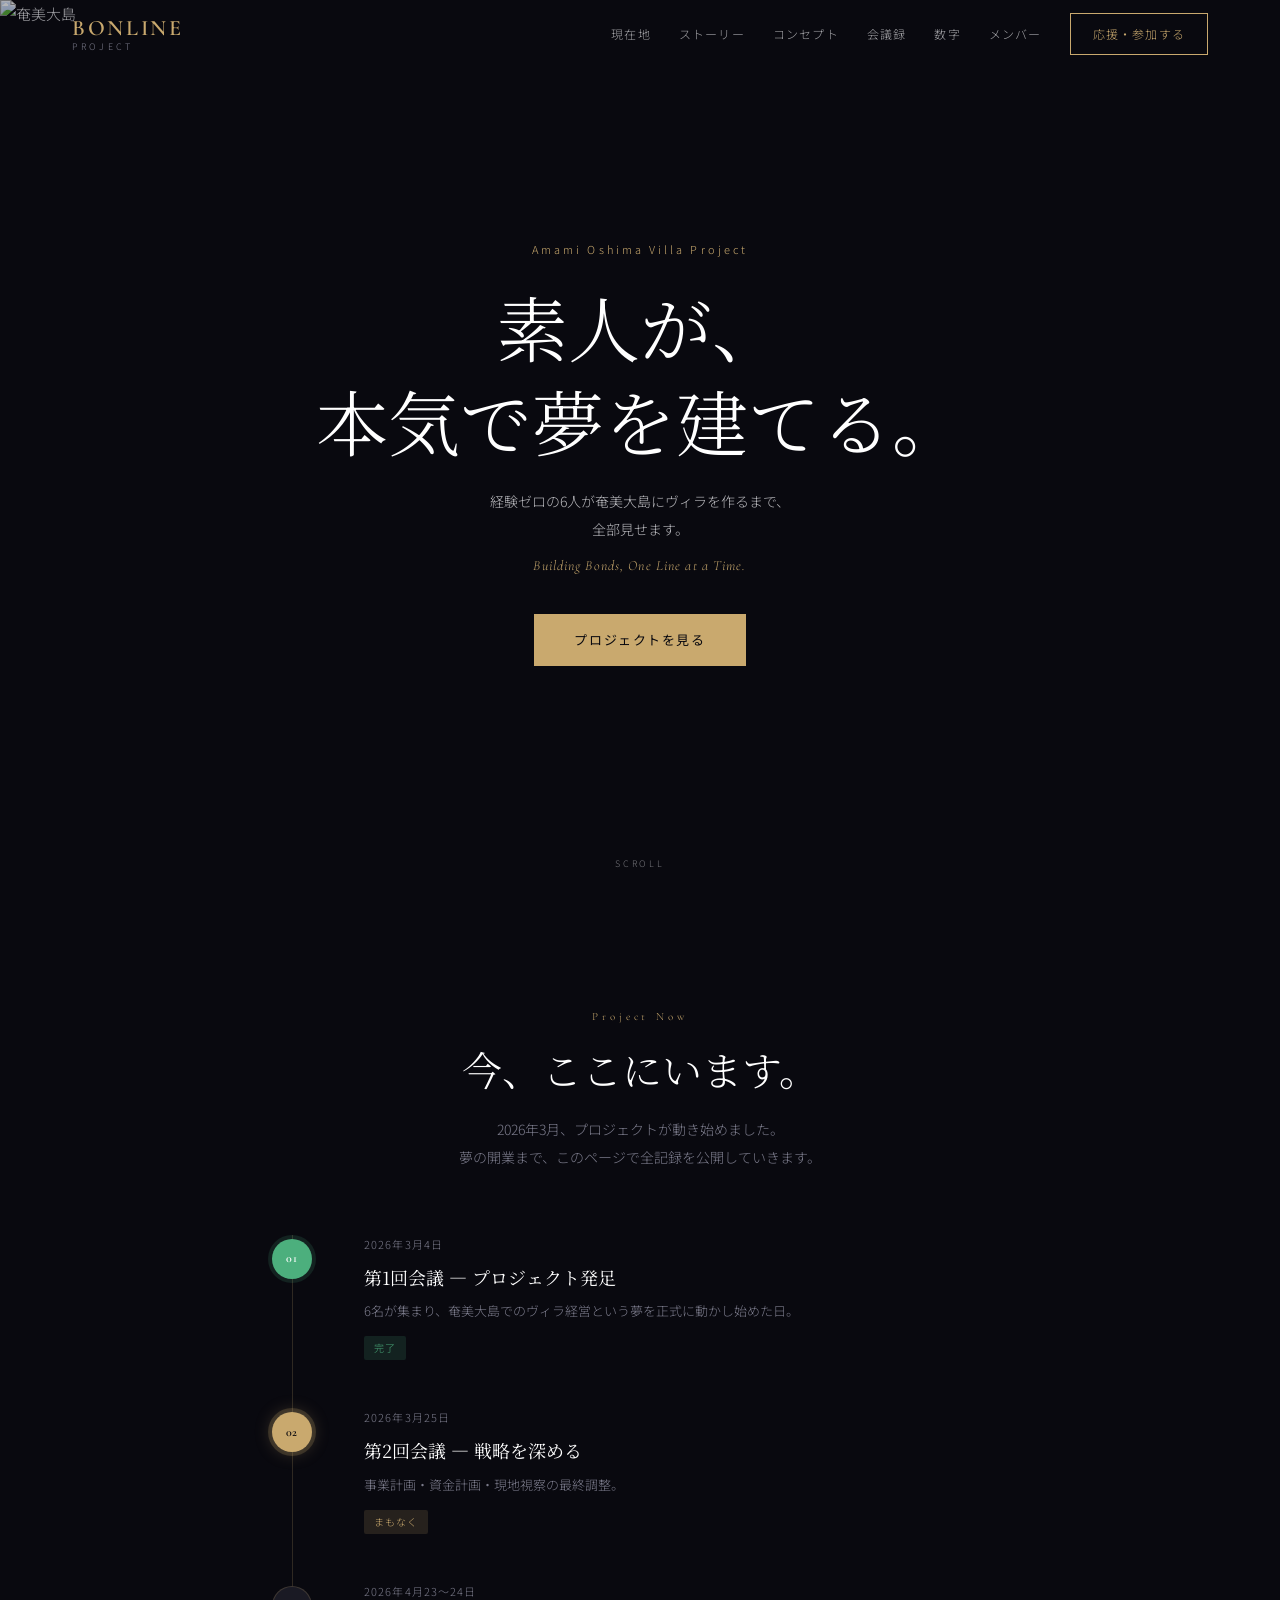
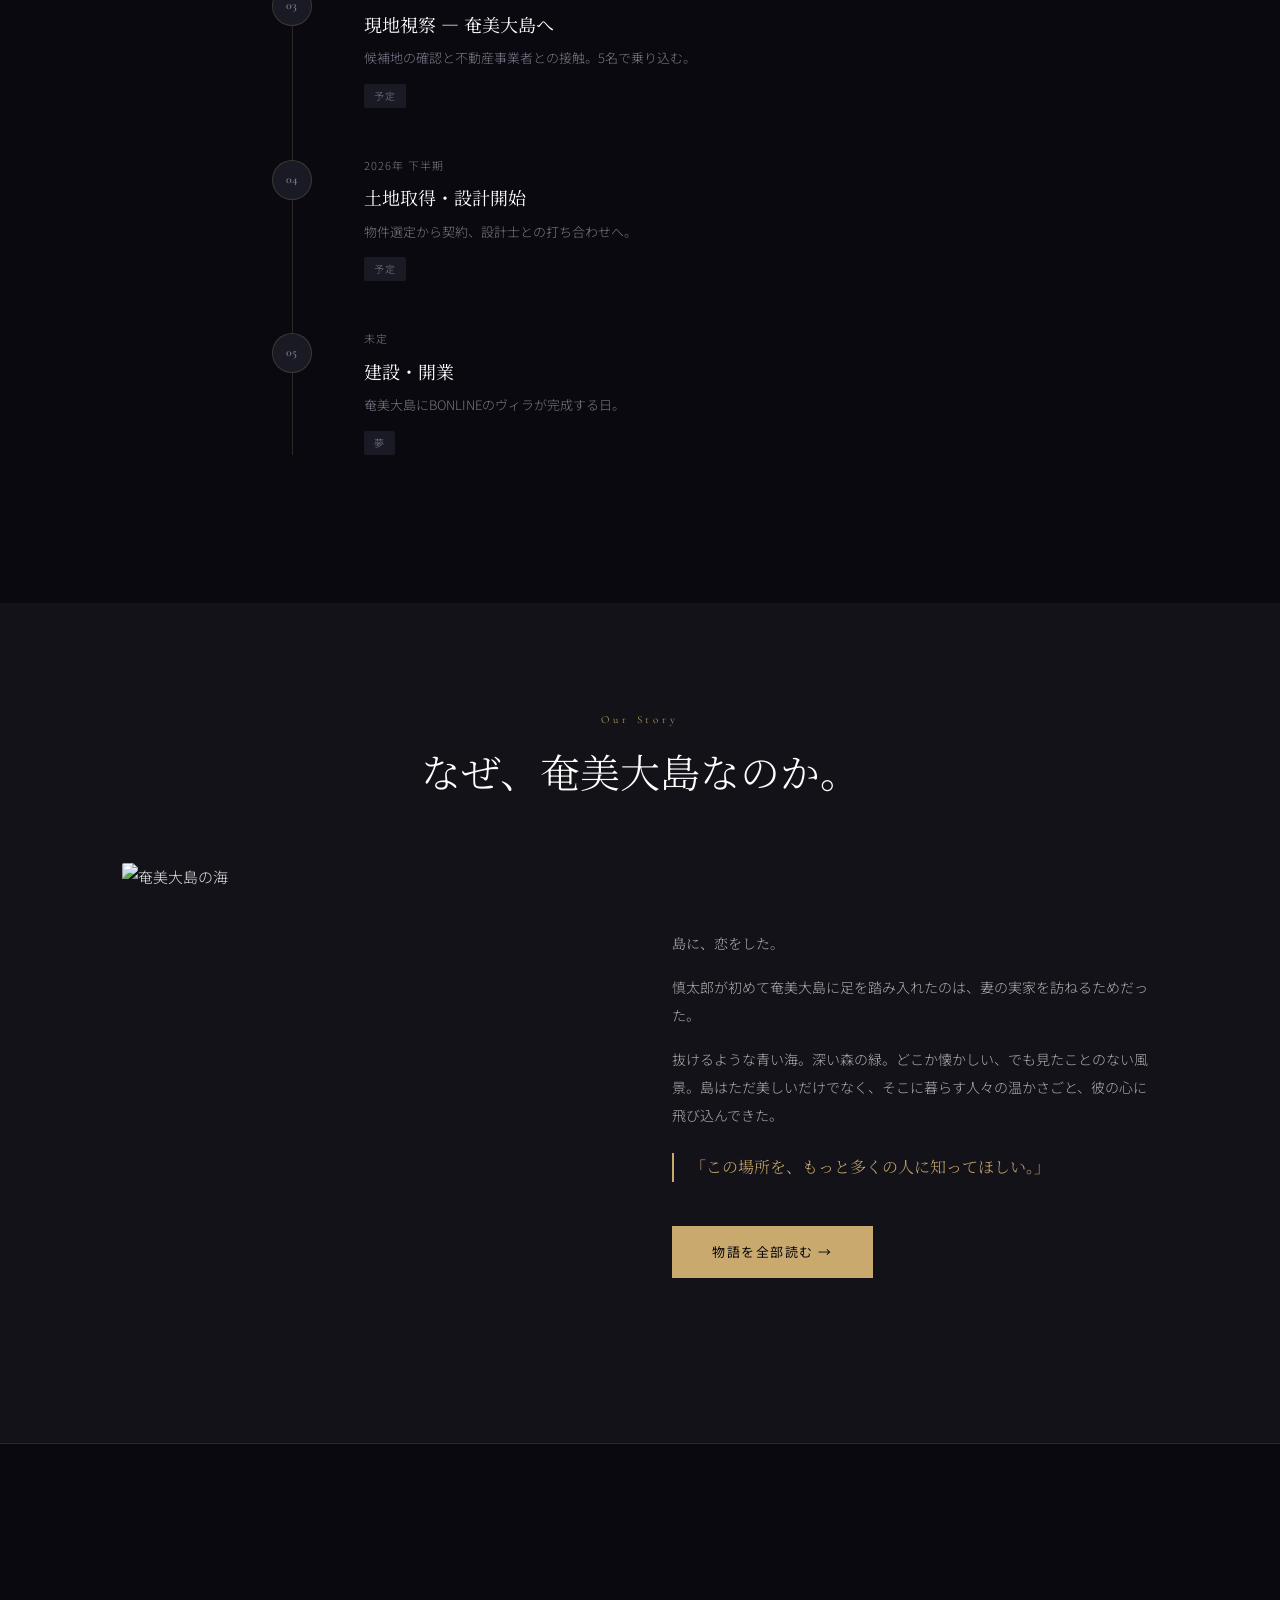
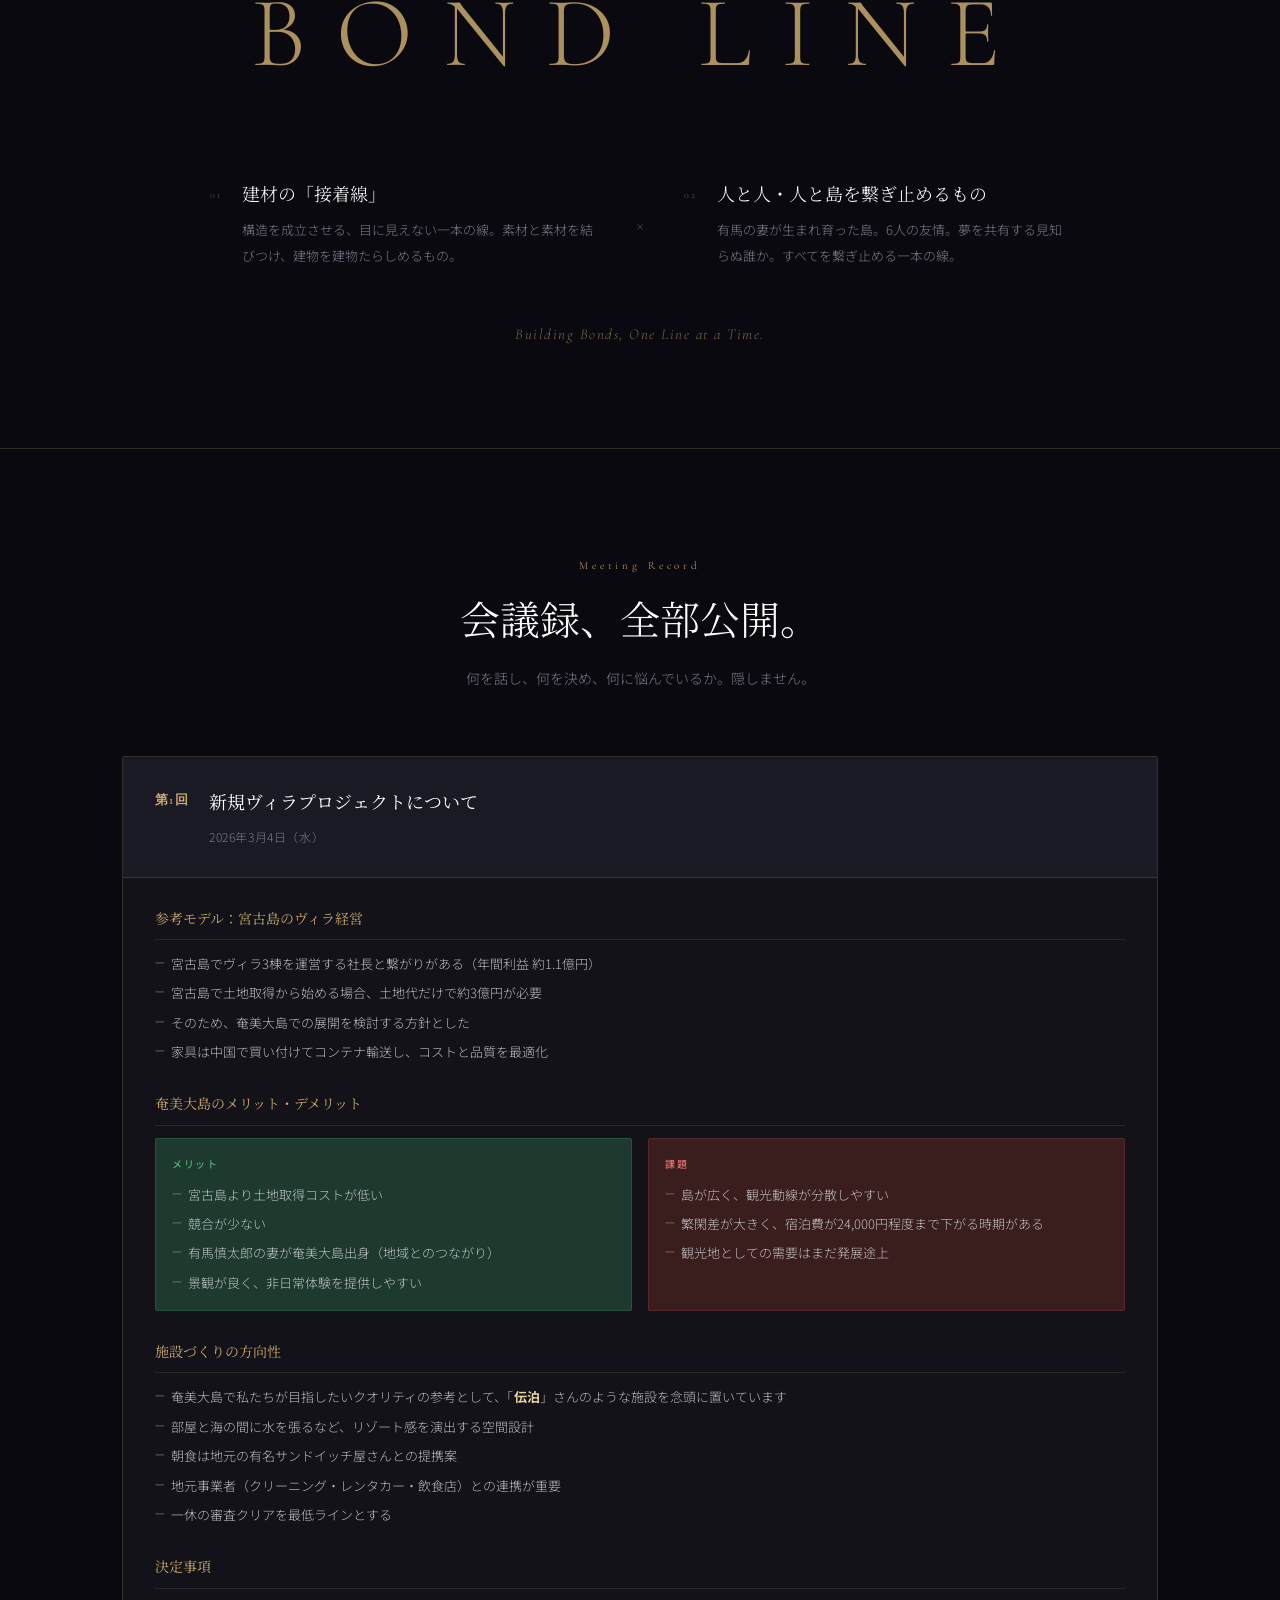
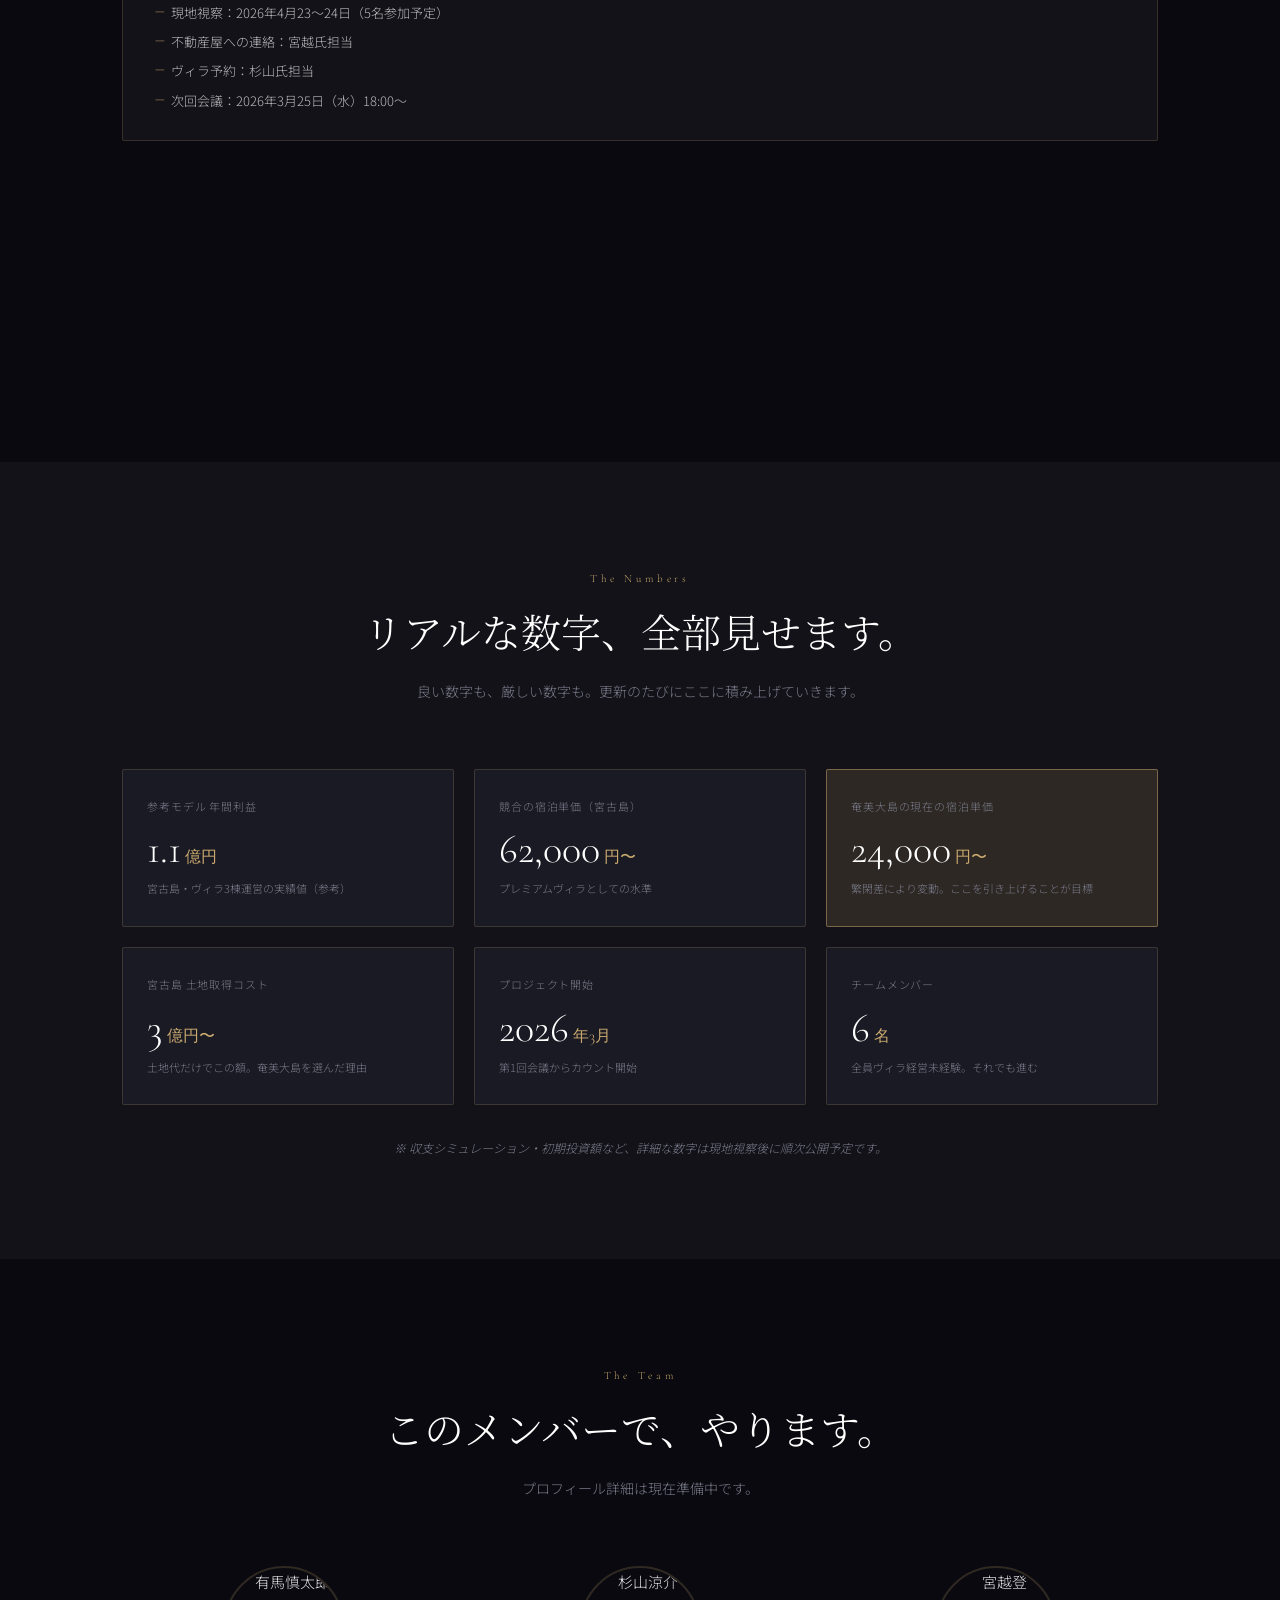
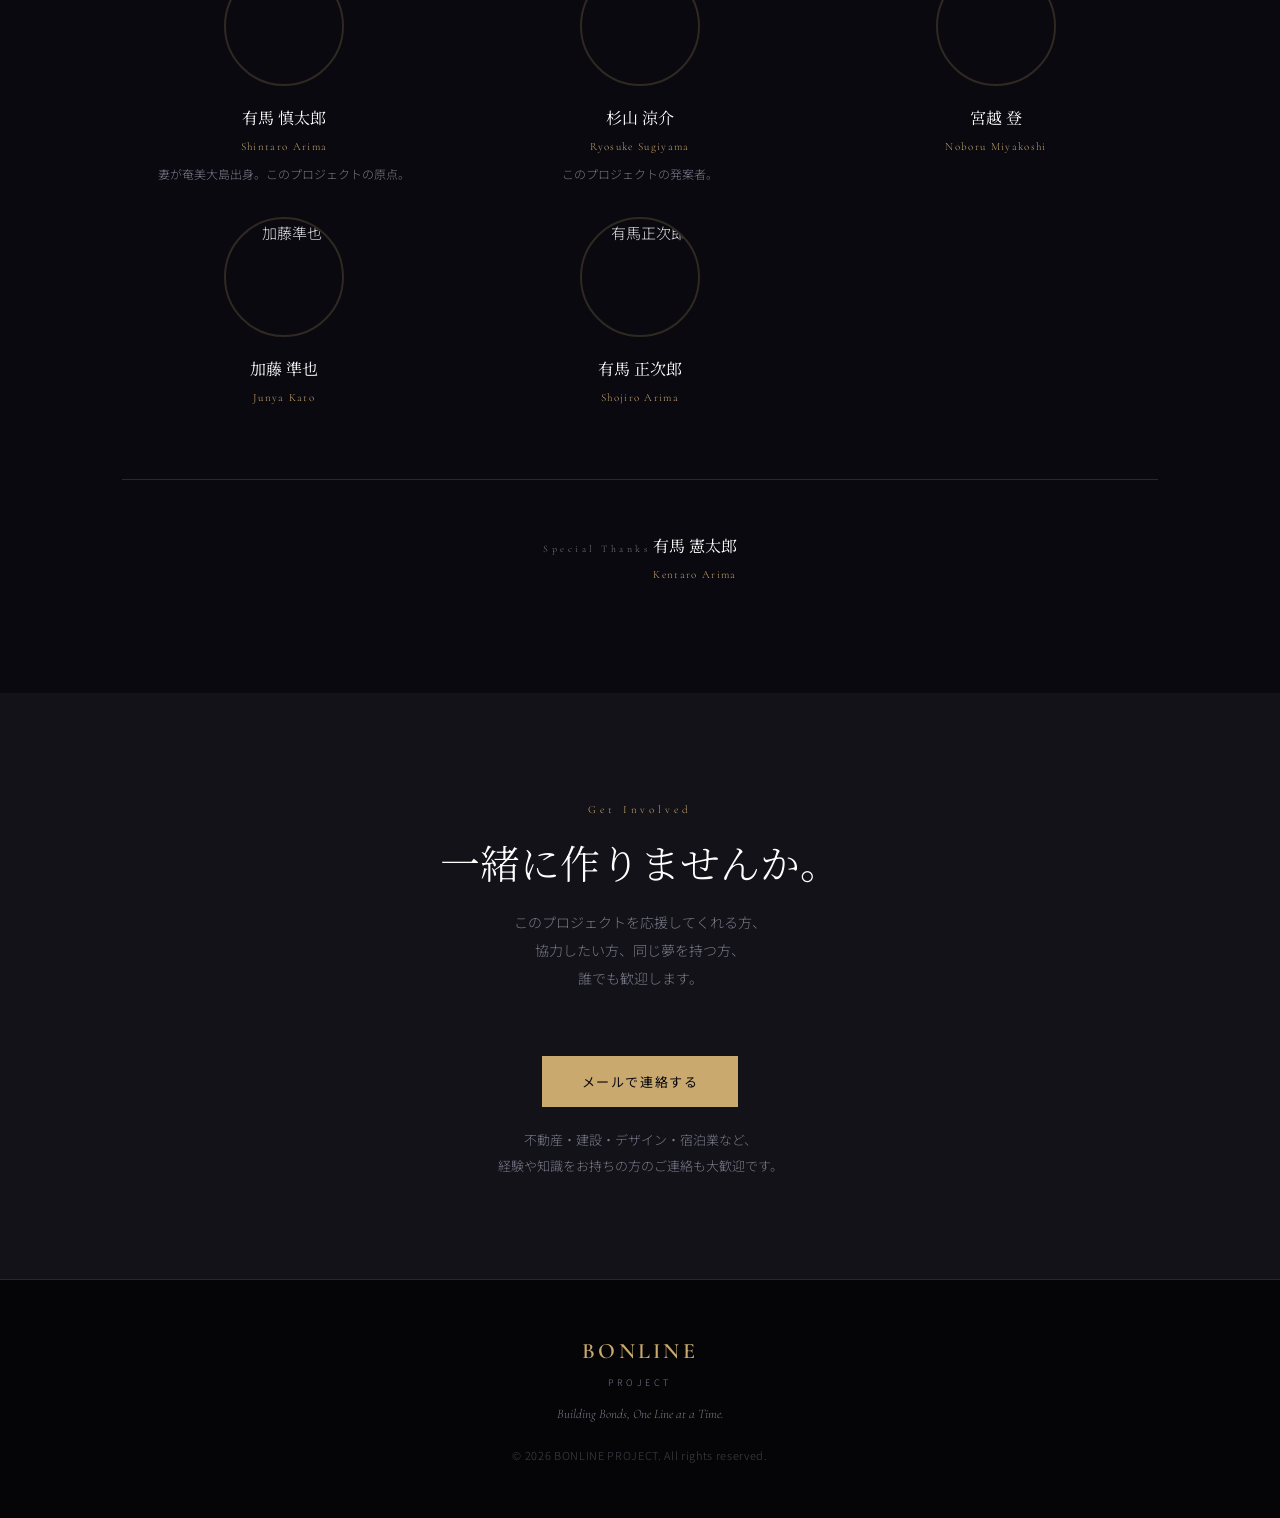
==== commit fe682af4: "story.html追加・段落ごとフェードインアニメーション実装 Co-Authored-By: Claude Sonnet 4.6 <noreply@anthropic.com>" ====
--- a/index.html
+++ b/index.html
@@ -160,23 +160,18 @@
         </div>
         <div class="story-text">
           <p class="story-lead">
-            チームの中心にいる有馬慎太郎の妻は、奄美大島出身です。
+            島に、恋をした。
           </p>
           <p>
-            島への深い愛着と、「奄美をもっと多くの人に知ってほしい」という気持ちが、このプロジェクトの原点です。
+            慎太郎が初めて奄美大島に足を踏み入れたのは、妻の実家を訪ねるためだった。
           </p>
           <p>
-            きっかけは、宮古島でヴィラ3棟を手がける経営者との出会いでした。その深い経験と知見に触れ、「奄美大島でできるはずだ」という確信が生まれました。
-          </p>
-          <p>
-            宮古島は土地代だけで約3億円。しかし奄美大島なら、競合も少なく土地コストも抑えられます。何より、この島にはまだ誰も本気で磨いていない魅力がある。
-          </p>
-          <p>
-            経営経験ゼロ。ヴィラ運営の知識ゼロ。それでも6人は動き始めました。
+            抜けるような青い海。深い森の緑。どこか懐かしい、でも見たことのない風景。島はただ美しいだけでなく、そこに暮らす人々の温かさごと、彼の心に飛び込んできた。
           </p>
           <p class="story-quote">
-            「同じ夢を持つ人の、少しでも参考になれば。」
+            「この場所を、もっと多くの人に知ってほしい。」
           </p>
+          <a href="story.html" class="btn btn--primary" style="margin-top: 28px; display: inline-block;">物語を全部読む &rarr;</a>
         </div>
       </div>
     </div>
@@ -207,10 +202,6 @@
           </div>
         </div>
         <p class="concept-tagline">Building Bonds, One Line at a Time.</p>
-        <div class="concept-villa-link fade-in">
-          <p class="concept-villa-label">私たちが目指すヴィラのイメージ</p>
-          <a href="https://jrlab-dev.github.io/villa-shimanoie/" target="_blank" rel="noopener noreferrer" class="btn btn--ghost">完成イメージを見る →</a>
-        </div>
       </div>
     </div>
   </section>
@@ -233,7 +224,7 @@
             <span class="record-card__num">第1回</span>
             <div>
               <h3 class="record-card__title">新規ヴィラプロジェクトについて</h3>
-              <span class="record-card__date">2026年3月4日（水）｜㈱アルクコーポレーション 事務所</span>
+              <span class="record-card__date">2026年3月4日（水）</span>
             </div>
           </div>
           <div class="record-card__body">
@@ -293,7 +284,7 @@
         <div class="record-next fade-in">
           <span class="record-next__label">NEXT</span>
           <p class="record-next__title">第2回会議</p>
-          <p class="record-next__date">2026年3月25日（水）18:00〜｜永盛産業㈱ 事務所</p>
+          <p class="record-next__date">2026年3月25日（水）夜</p>
           <p class="record-next__note">終わり次第、ここに追加します。</p>
         </div>
 
@@ -357,9 +348,6 @@
       <p class="numbers-note fade-in">
         ※ 収支シミュレーション・初期投資額など、詳細な数字は現地視察後に順次公開予定です。
       </p>
-      <div class="numbers-more fade-in">
-        <a href="data.html" class="btn btn--ghost">根拠となる詳細データを見る →</a>
-      </div>
     </div>
   </section>
 
--- a/styles.css
+++ b/styles.css
@@ -68,27 +68,6 @@
   background: var(--gold-lt);
 }
 
-.btn--ghost {
-  background: transparent;
-  border: 1px solid var(--gold);
-  color: var(--gold);
-}
-.btn--ghost:hover {
-  background: rgba(201, 169, 110, 0.12);
-}
-
-.concept-villa-link {
-  margin-top: 2.5rem;
-  text-align: center;
-}
-.concept-villa-label {
-  font-size: 0.75rem;
-  letter-spacing: 0.12em;
-  color: #888;
-  margin-bottom: 1rem;
-  text-transform: uppercase;
-}
-
 .fade-in {
   opacity: 0;
   transform: translateY(28px);
@@ -859,235 +838,6 @@
   letter-spacing: .06em;
 }
 
-/* ---- Data Page -------------------------------------------- */
-.page-hero {
-  padding: 140px 0 80px;
-  border-bottom: 1px solid var(--line);
-}
-.page-hero__title {
-  font-family: var(--ff-jp);
-  font-size: clamp(28px, 4vw, 44px);
-  font-weight: 300;
-  color: var(--white);
-  margin: 14px 0 18px;
-  line-height: 1.4;
-}
-.page-hero__sub {
-  font-size: 14px;
-  color: rgba(226,226,230,.92);
-  line-height: 2;
-}
-
-/* 比較テーブル */
-.data-compare {
-  max-width: 900px;
-  margin: 0 auto;
-  border: 1px solid var(--line);
-  border-radius: 2px;
-  overflow: hidden;
-}
-.compare-row {
-  display: grid;
-  grid-template-columns: 200px 1fr 1fr;
-  border-bottom: 1px solid var(--line);
-}
-.compare-row:last-child { border-bottom: none; }
-.compare-row--header { background: var(--surface2); }
-.compare-item {
-  padding: 20px 24px;
-  border-right: 1px solid var(--line);
-  font-size: 13px;
-  color: var(--muted);
-  line-height: 1.7;
-}
-.compare-item:last-child { border-right: none; }
-.compare-item--label {
-  font-size: 12px;
-  color: var(--muted);
-  display: flex;
-  align-items: center;
-}
-.compare-item--miyako,
-.compare-item--amami {
-  text-align: center;
-  font-family: var(--ff-en);
-  font-size: 13px;
-  font-weight: 600;
-  letter-spacing: .08em;
-  color: var(--gold);
-}
-.compare-row--header .compare-item--miyako,
-.compare-row--header .compare-item--amami {
-  font-size: 12px;
-  color: var(--muted);
-  font-weight: 400;
-  padding: 14px 24px;
-}
-.compare-item.highlight {
-  background: var(--gold-dim);
-}
-.compare-value {
-  display: block;
-  font-family: var(--ff-en);
-  font-size: 28px;
-  font-weight: 300;
-  color: var(--white);
-  line-height: 1.2;
-  margin-bottom: 6px;
-}
-.compare-unit {
-  font-size: 14px;
-  color: var(--gold);
-  margin-left: 2px;
-}
-.compare-note {
-  display: block;
-  font-family: var(--ff-body);
-  font-size: 12px;
-  color: rgba(226,226,230,.88);
-  font-weight: 300;
-  line-height: 1.6;
-}
-.data-source {
-  margin-top: 20px;
-  font-size: 11px;
-  color: var(--muted);
-  font-style: italic;
-  text-align: right;
-}
-
-/* データブロック */
-.data-blocks {
-  display: grid;
-  grid-template-columns: 1fr 1fr;
-  gap: 32px;
-}
-.data-block {
-  background: var(--surface2);
-  border: 1px solid var(--line);
-  border-radius: 2px;
-  padding: 32px;
-}
-.data-block--wide {
-  grid-column: 1 / -1;
-}
-.data-block__title {
-  font-family: var(--ff-jp);
-  font-size: 18px;
-  font-weight: 400;
-  color: var(--white);
-  margin-bottom: 10px;
-}
-.data-block__desc {
-  font-size: 13px;
-  color: rgba(226,226,230,.9);
-  line-height: 1.9;
-  margin-bottom: 24px;
-}
-
-/* バーグラフ */
-.bar-list { display: flex; flex-direction: column; gap: 14px; margin-bottom: 20px; }
-.bar-item {
-  display: grid;
-  grid-template-columns: 140px 1fr 90px;
-  align-items: center;
-  gap: 12px;
-}
-.bar-label { font-size: 12px; color: rgba(226,226,230,.9); }
-.bar-wrap {
-  height: 6px;
-  background: rgba(255,255,255,.06);
-  border-radius: 3px;
-  overflow: hidden;
-}
-.bar-fill {
-  height: 100%;
-  background: var(--gold);
-  border-radius: 3px;
-  transition: width 1.2s ease;
-}
-.bar-fill--low { background: rgba(201,169,110,.4); }
-.bar-value { font-family: var(--ff-en); font-size: 13px; color: var(--white); text-align: right; }
-.data-note { font-size: 11px; color: rgba(226,226,230,.5); font-style: italic; }
-
-/* ミニスタット */
-.mini-stats {
-  display: grid;
-  grid-template-columns: repeat(4, 1fr);
-  gap: 20px;
-}
-.mini-stat { text-align: center; }
-.mini-stat__value {
-  display: block;
-  font-family: var(--ff-en);
-  font-size: 36px;
-  font-weight: 300;
-  color: var(--white);
-  line-height: 1.1;
-  margin-bottom: 8px;
-}
-.mini-stat__unit { font-size: 16px; color: var(--gold); margin-left: 2px; }
-.mini-stat__label {
-  display: block;
-  font-size: 11px;
-  color: var(--gold);
-  letter-spacing: .06em;
-  margin-bottom: 6px;
-  line-height: 1.6;
-}
-.mini-stat__note { font-size: 11px; color: rgba(226,226,230,.88); line-height: 1.6; }
-
-/* Coming Soon */
-.coming-grid {
-  display: grid;
-  grid-template-columns: repeat(2, 1fr);
-  gap: 24px;
-}
-.coming-card {
-  border: 1px dashed var(--line);
-  border-radius: 2px;
-  padding: 28px;
-}
-.coming-card__icon {
-  display: block;
-  font-family: var(--ff-en);
-  font-size: 11px;
-  letter-spacing: .25em;
-  color: var(--gold);
-  opacity: .5;
-  margin-bottom: 14px;
-}
-.coming-card__title {
-  font-family: var(--ff-jp);
-  font-size: 16px;
-  font-weight: 400;
-  color: var(--white);
-  margin-bottom: 10px;
-}
-.coming-card__text {
-  font-size: 13px;
-  color: rgba(226,226,230,.9);
-  line-height: 1.9;
-  margin-bottom: 16px;
-}
-.coming-card__badge {
-  display: inline-block;
-  font-size: 11px;
-  letter-spacing: .08em;
-  color: var(--gold);
-  background: var(--gold-dim);
-  padding: 4px 12px;
-  border-radius: 2px;
-}
-
-.back-section { padding: 60px 0; }
-
-/* data link on main */
-.numbers-more {
-  text-align: center;
-  margin-top: 40px;
-}
-
 /* ---- Responsive ------------------------------------------- */
 @media (max-width: 900px) {
   .site-nav { display: none; }
@@ -1102,20 +852,11 @@
   .record-cols  { grid-template-columns: 1fr; }
   .concept-meanings { flex-direction: column; gap: 24px; }
   .concept-divider  { display: none; }
-
-  .compare-row { grid-template-columns: 120px 1fr 1fr; }
-  .data-blocks { grid-template-columns: 1fr; }
-  .mini-stats  { grid-template-columns: repeat(2, 1fr); }
-  .coming-grid { grid-template-columns: 1fr; }
 }
 
 @media (max-width: 600px) {
   .container  { padding: 0 20px; }
   .section    { padding: 72px 0; }
-  .compare-row { grid-template-columns: 1fr; }
-  .compare-row--header { display: none; }
-  .bar-item { grid-template-columns: 110px 1fr 80px; }
-  .mini-stats { grid-template-columns: repeat(2, 1fr); }
 
   .timeline::before { left: 20px; }
   .timeline__marker { width: 40px; }
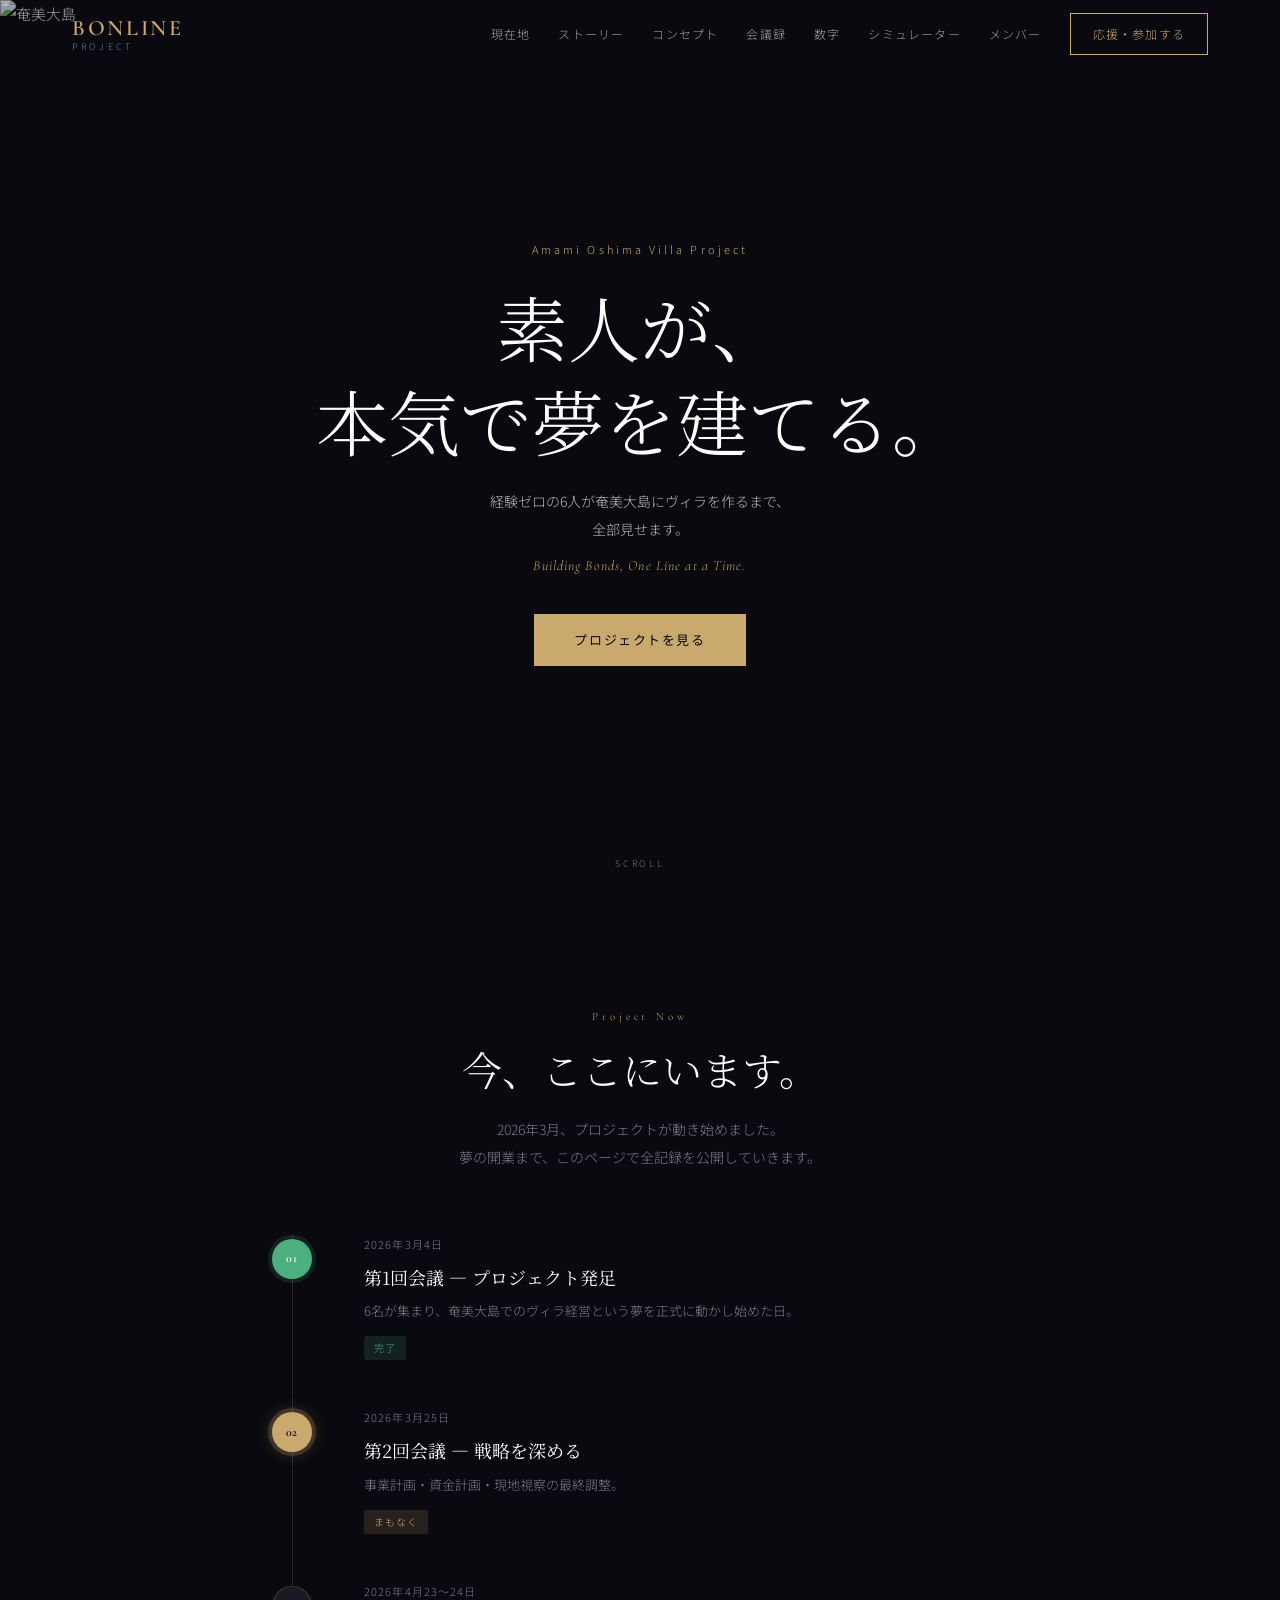
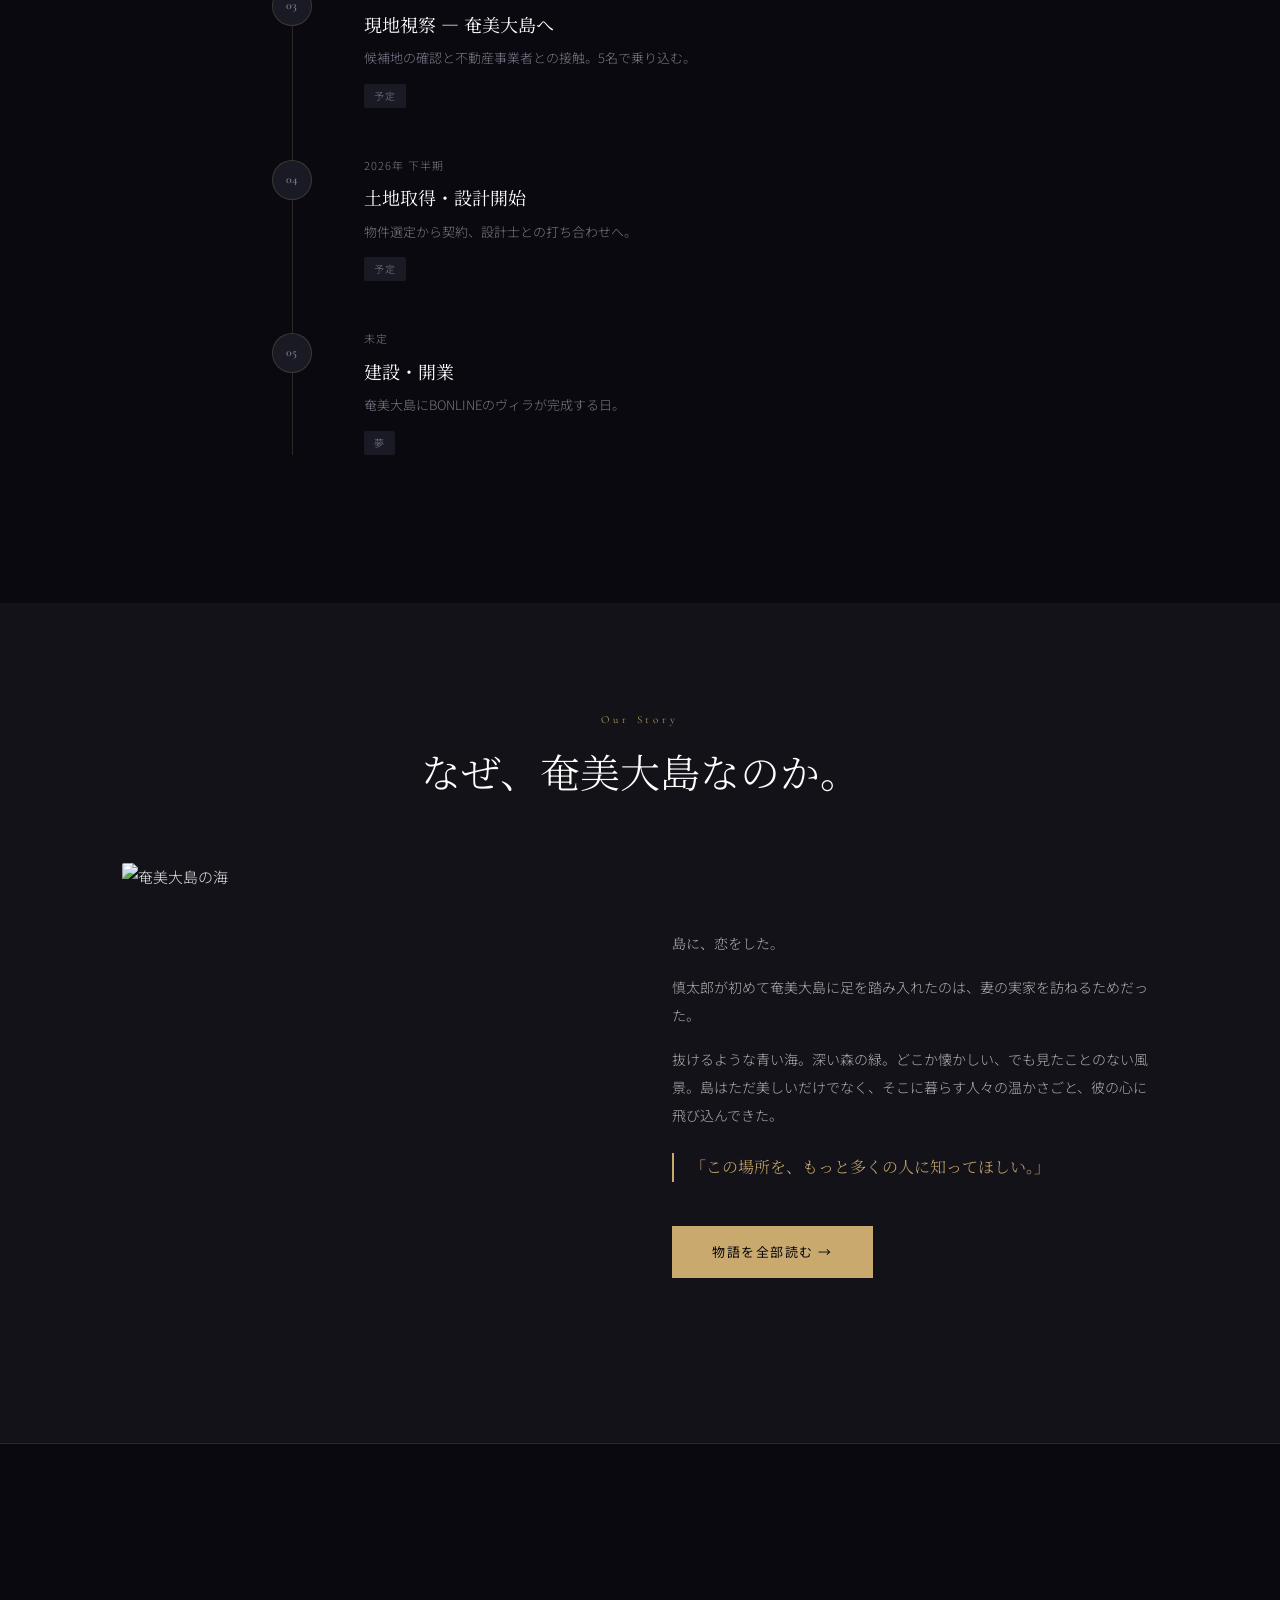
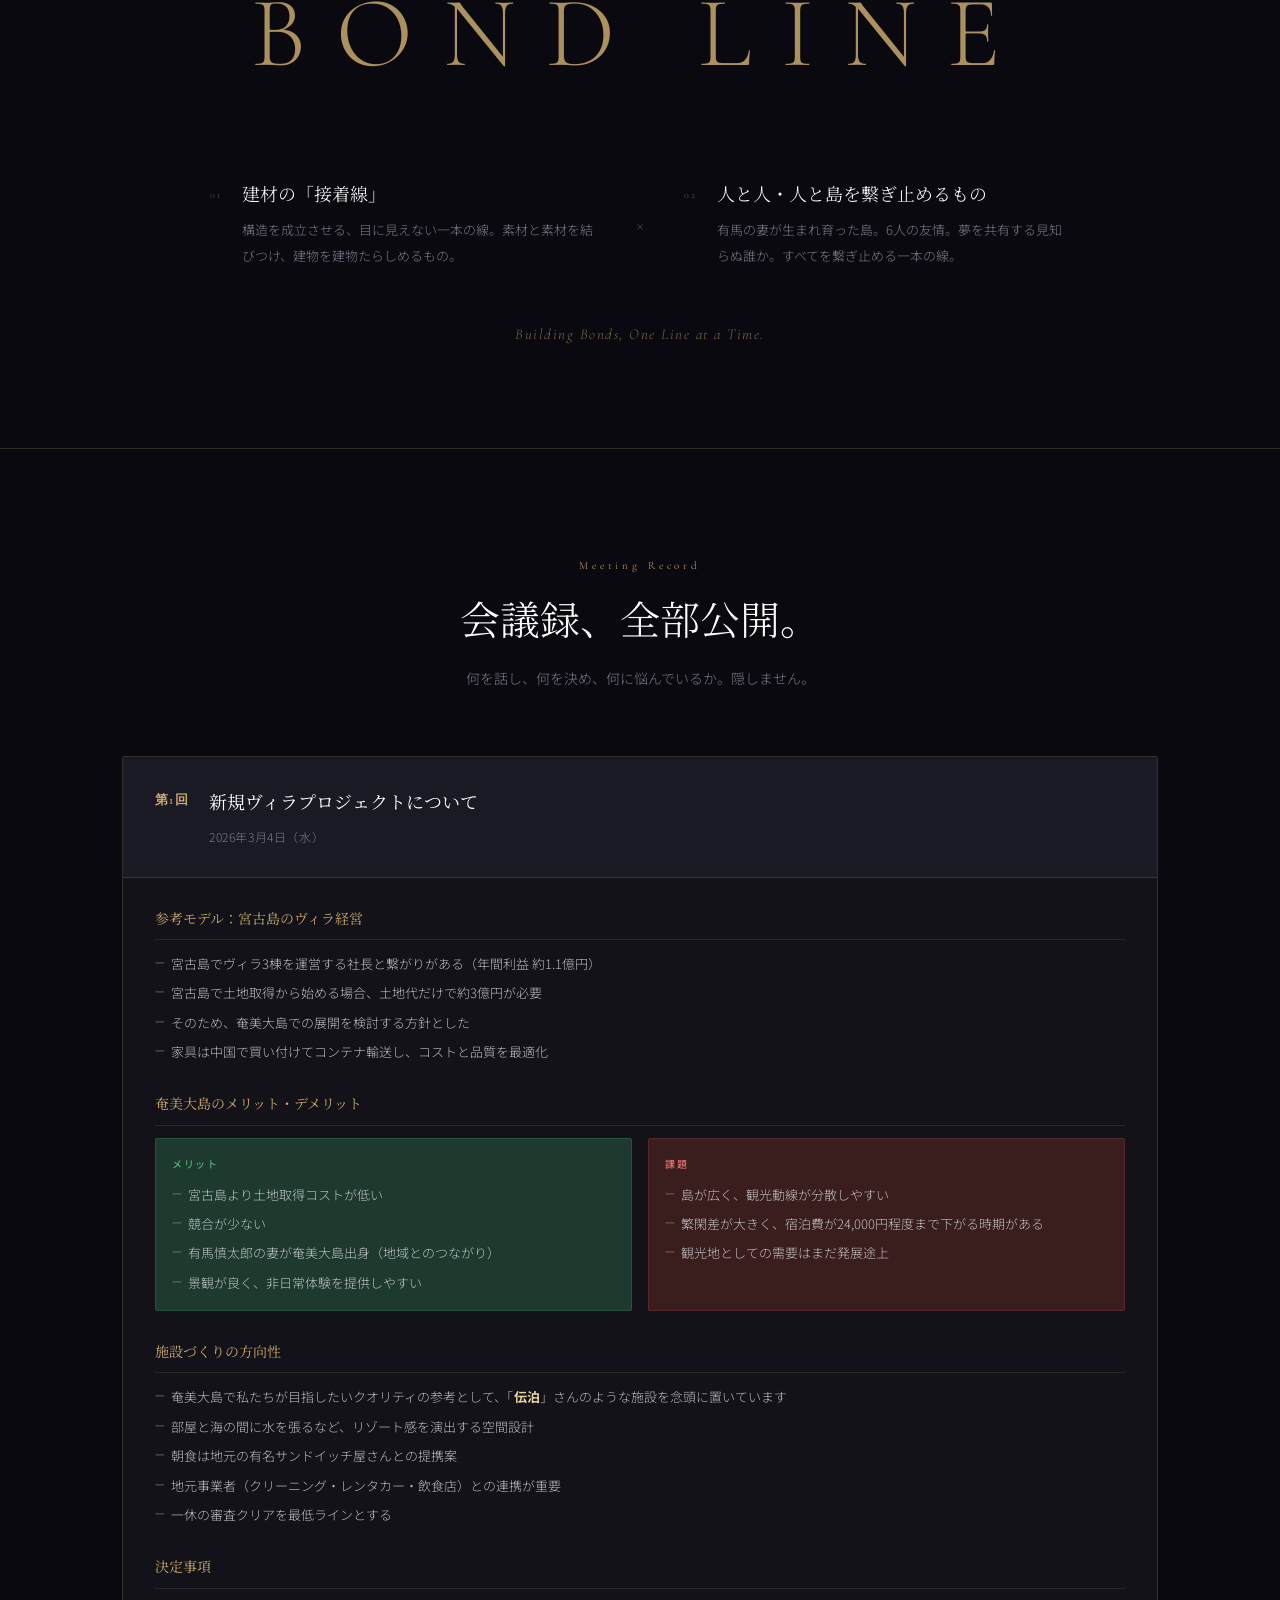
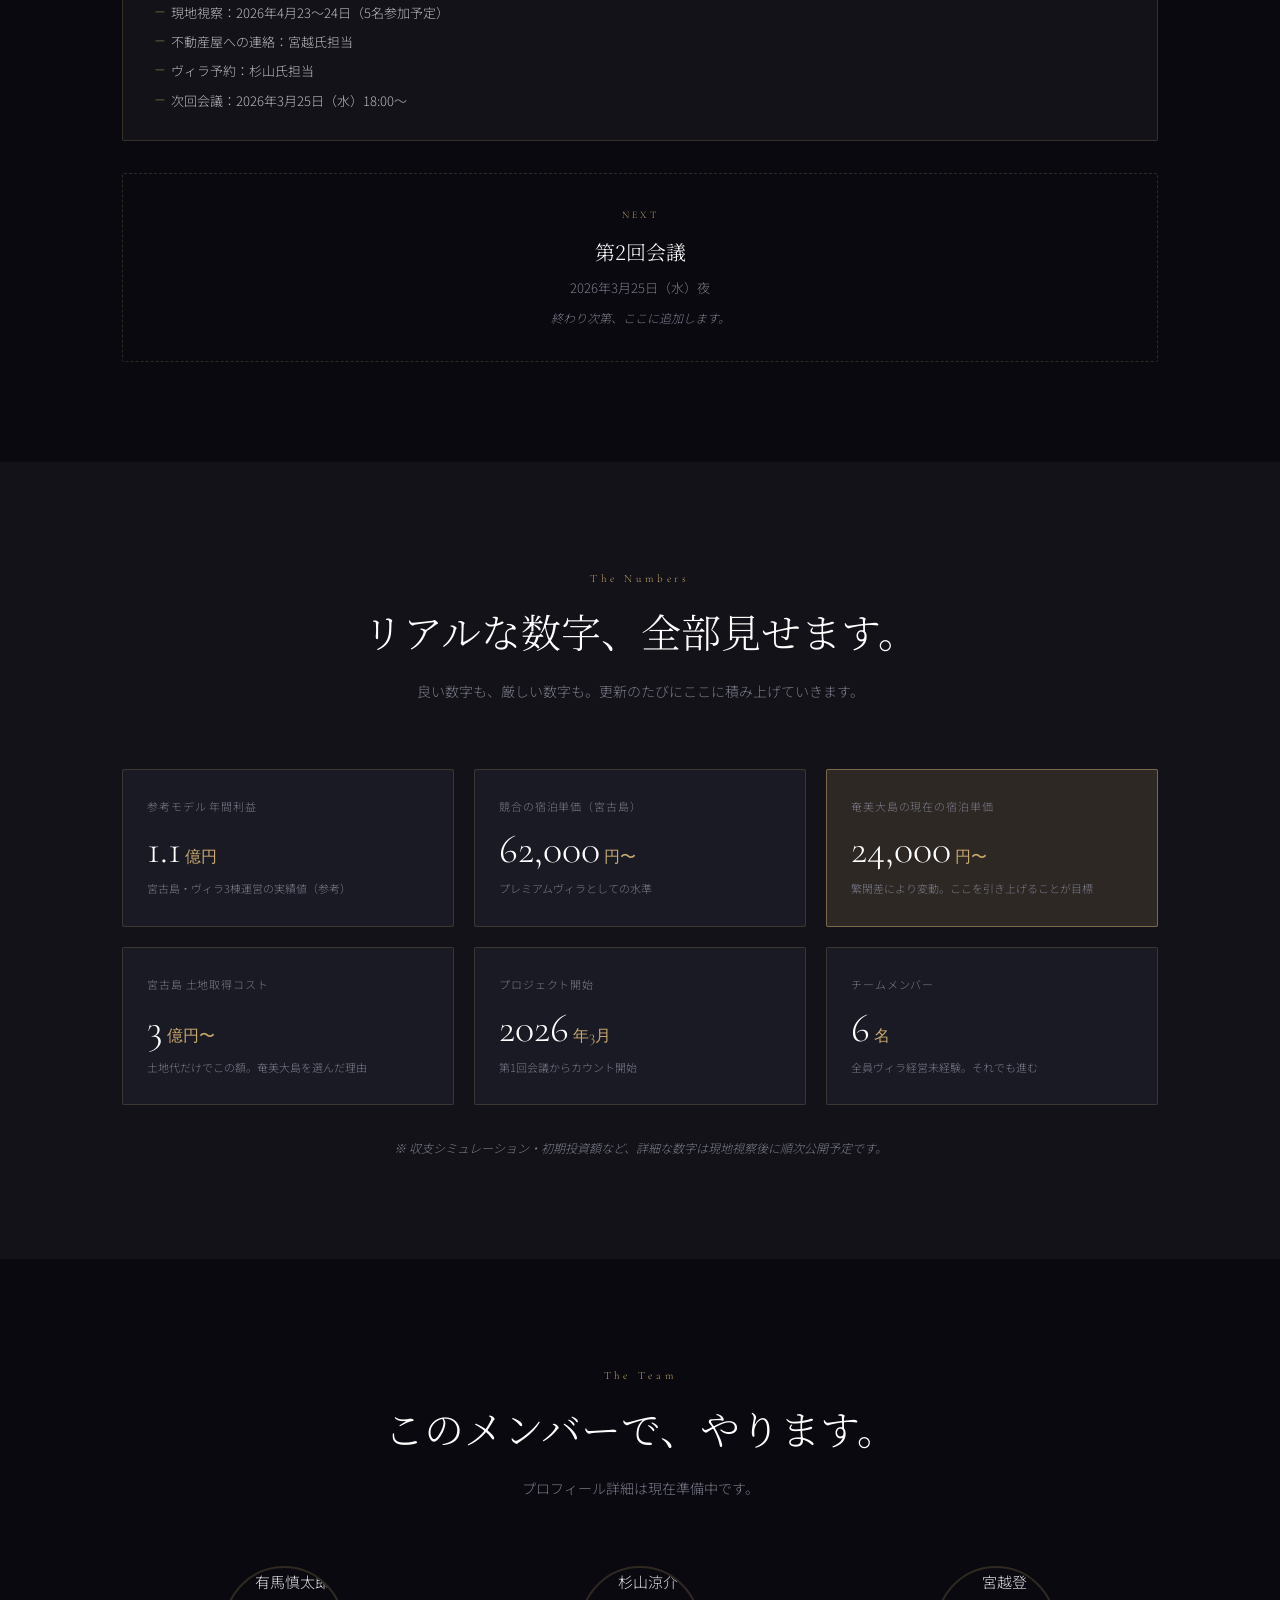
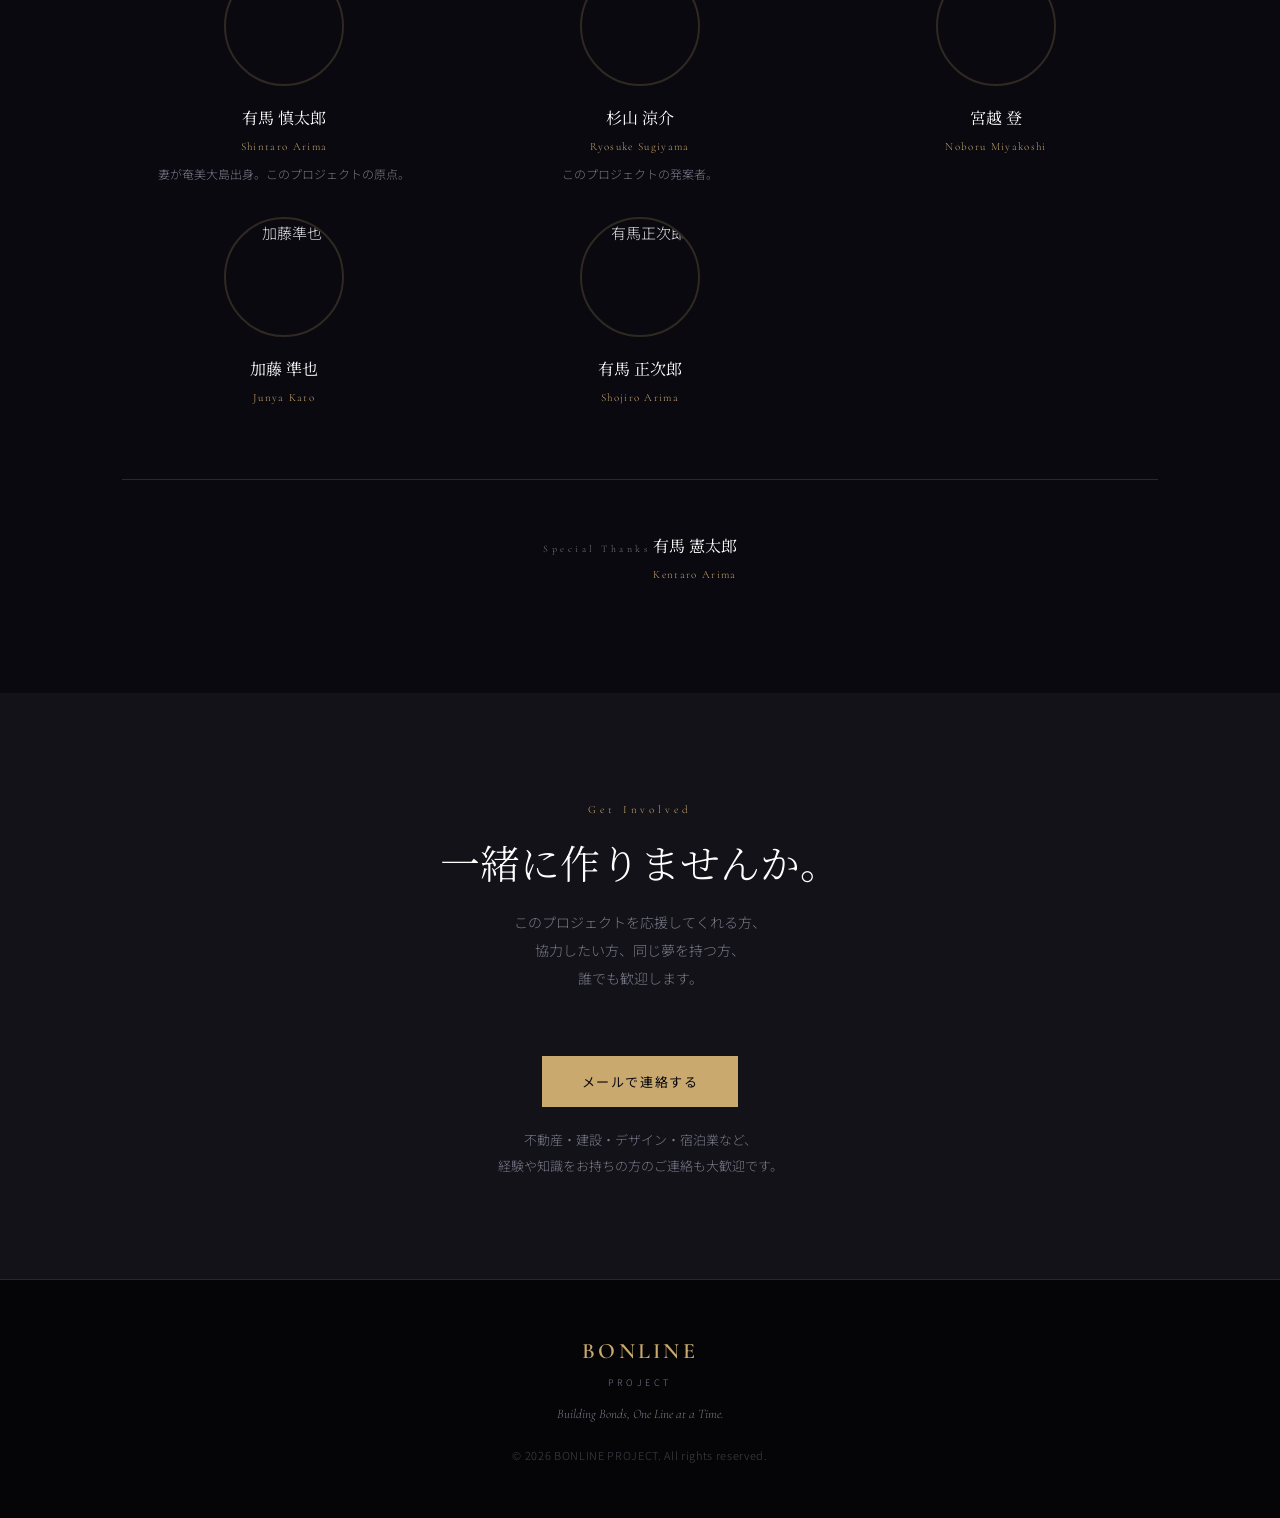
==== commit c02f5c1d: "シミュレーターページを追加・ナビにタブを追加 Co-Authored-By: Claude Sonnet 4.6 <noreply@anthropic.com>" ====
--- a/index.html
+++ b/index.html
@@ -27,6 +27,7 @@
         <a href="#concept">コンセプト</a>
         <a href="#record">会議録</a>
         <a href="#numbers">数字</a>
+        <a href="simulator.html">シミュレーター</a>
         <a href="#team">メンバー</a>
         <a href="#contact" class="nav-cta">応援・参加する</a>
       </nav>
@@ -43,6 +44,7 @@
     <a href="#concept">コンセプト</a>
     <a href="#record">会議録</a>
     <a href="#numbers">数字</a>
+    <a href="simulator.html">シミュレーター</a>
     <a href="#team">メンバー</a>
     <a href="#contact">応援・参加する</a>
   </nav>
--- a/styles.css
+++ b/styles.css
@@ -71,7 +71,7 @@
 .fade-in {
   opacity: 0;
   transform: translateY(28px);
-  transition: opacity .8s ease, transform .8s ease;
+  transition: opacity 3s ease, transform 3s ease;
 }
 .fade-in.visible {
   opacity: 1;
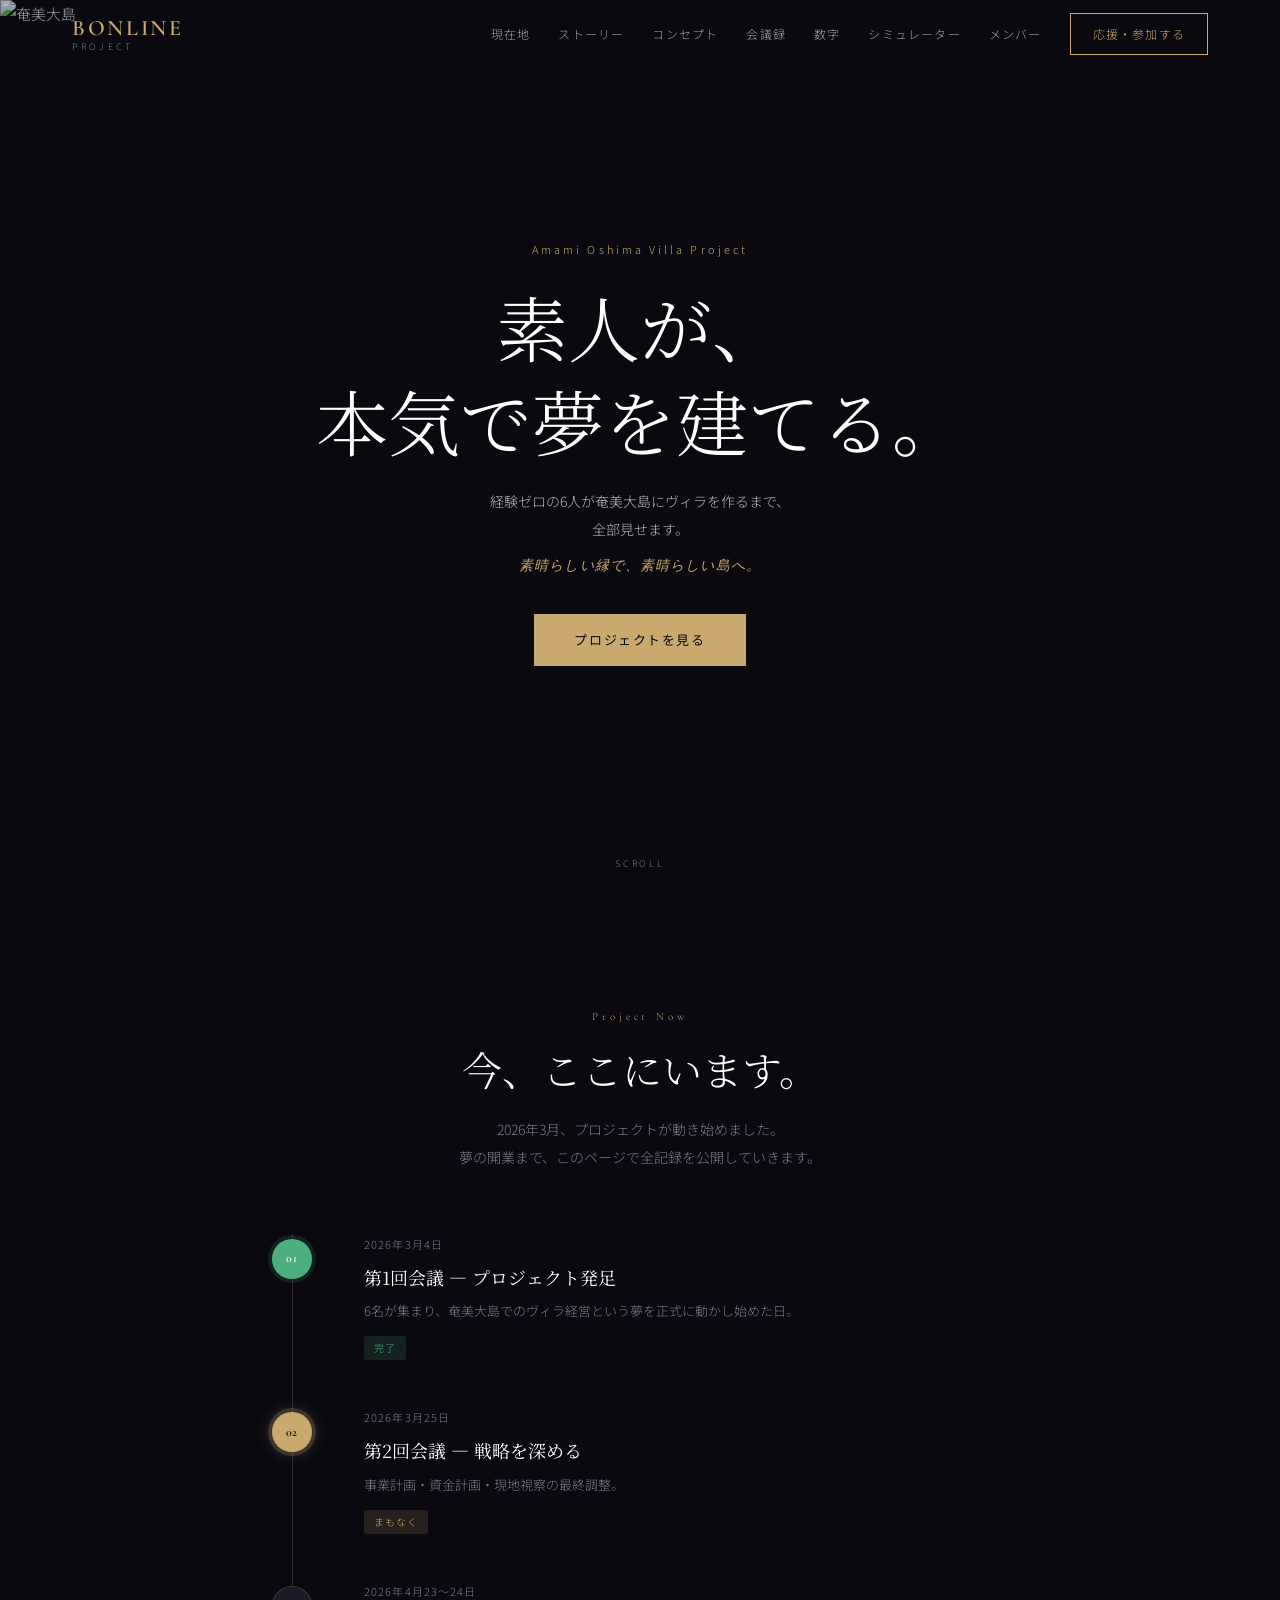
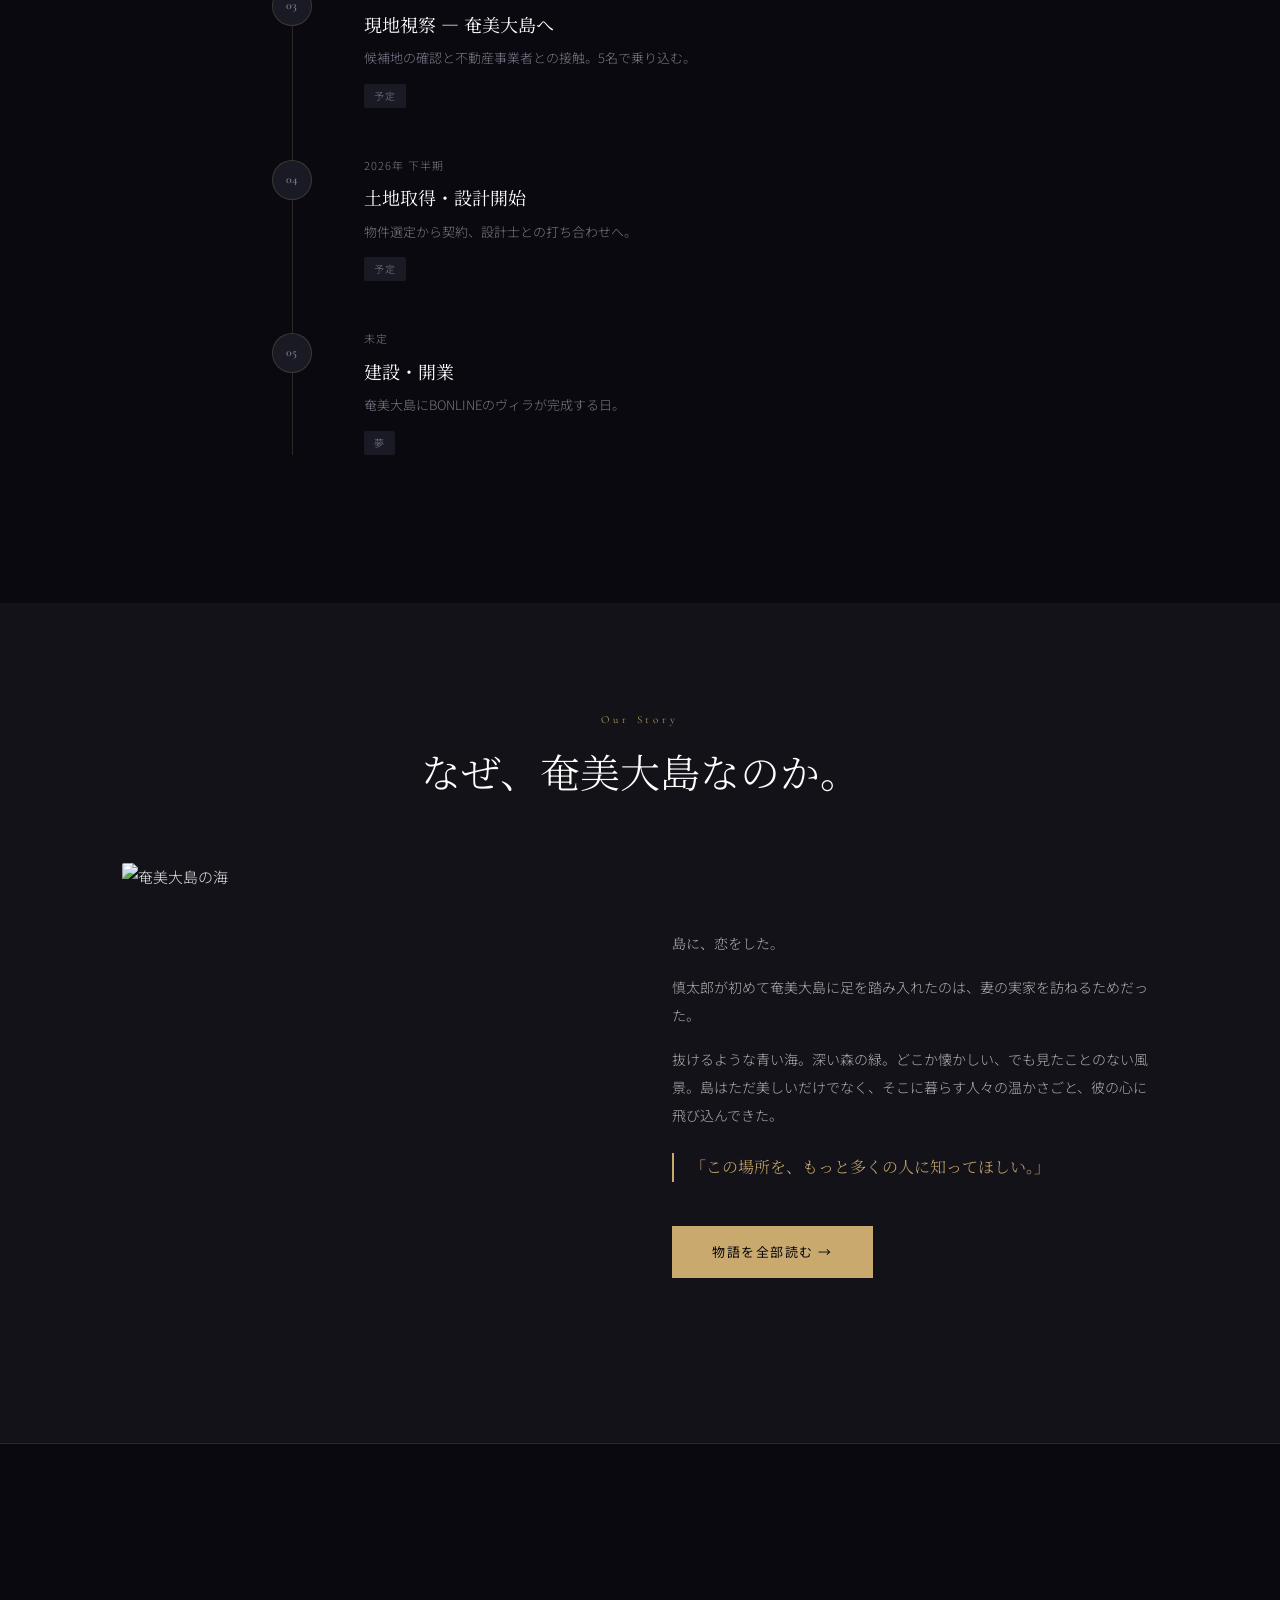
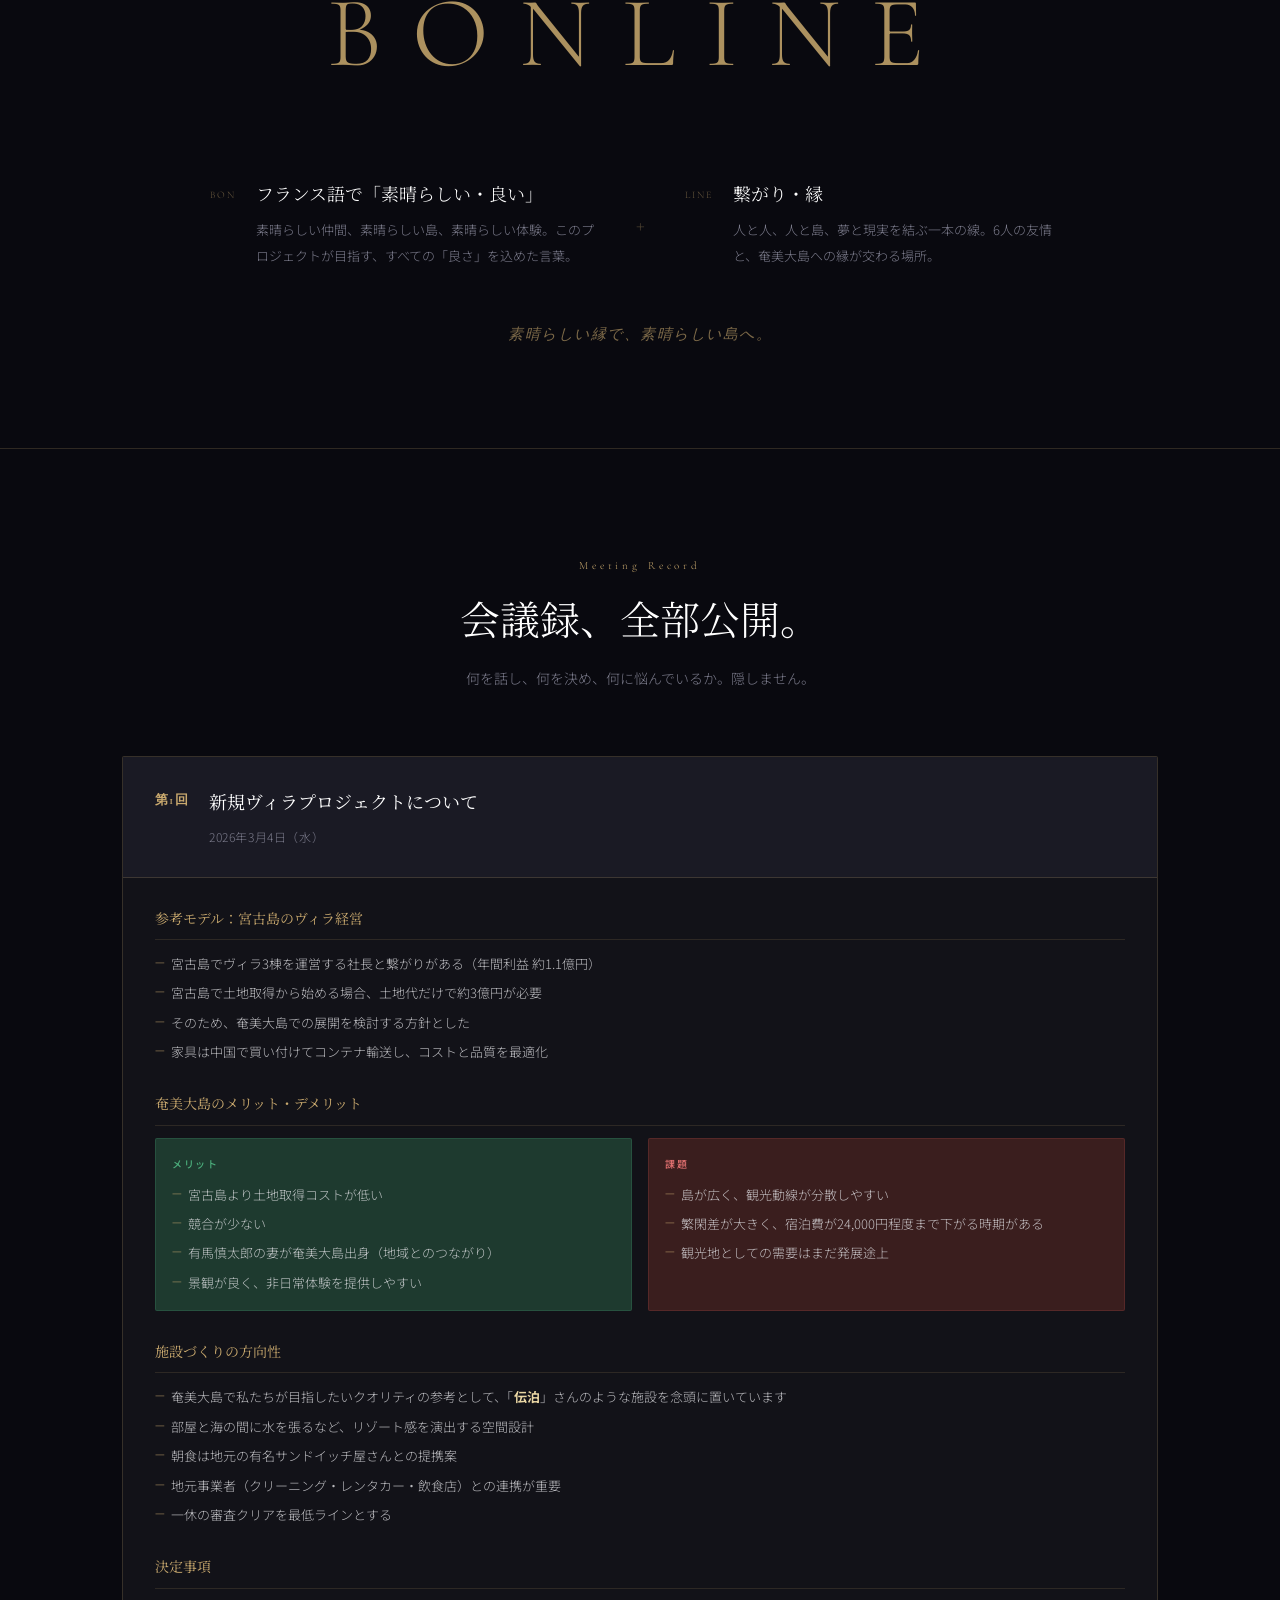
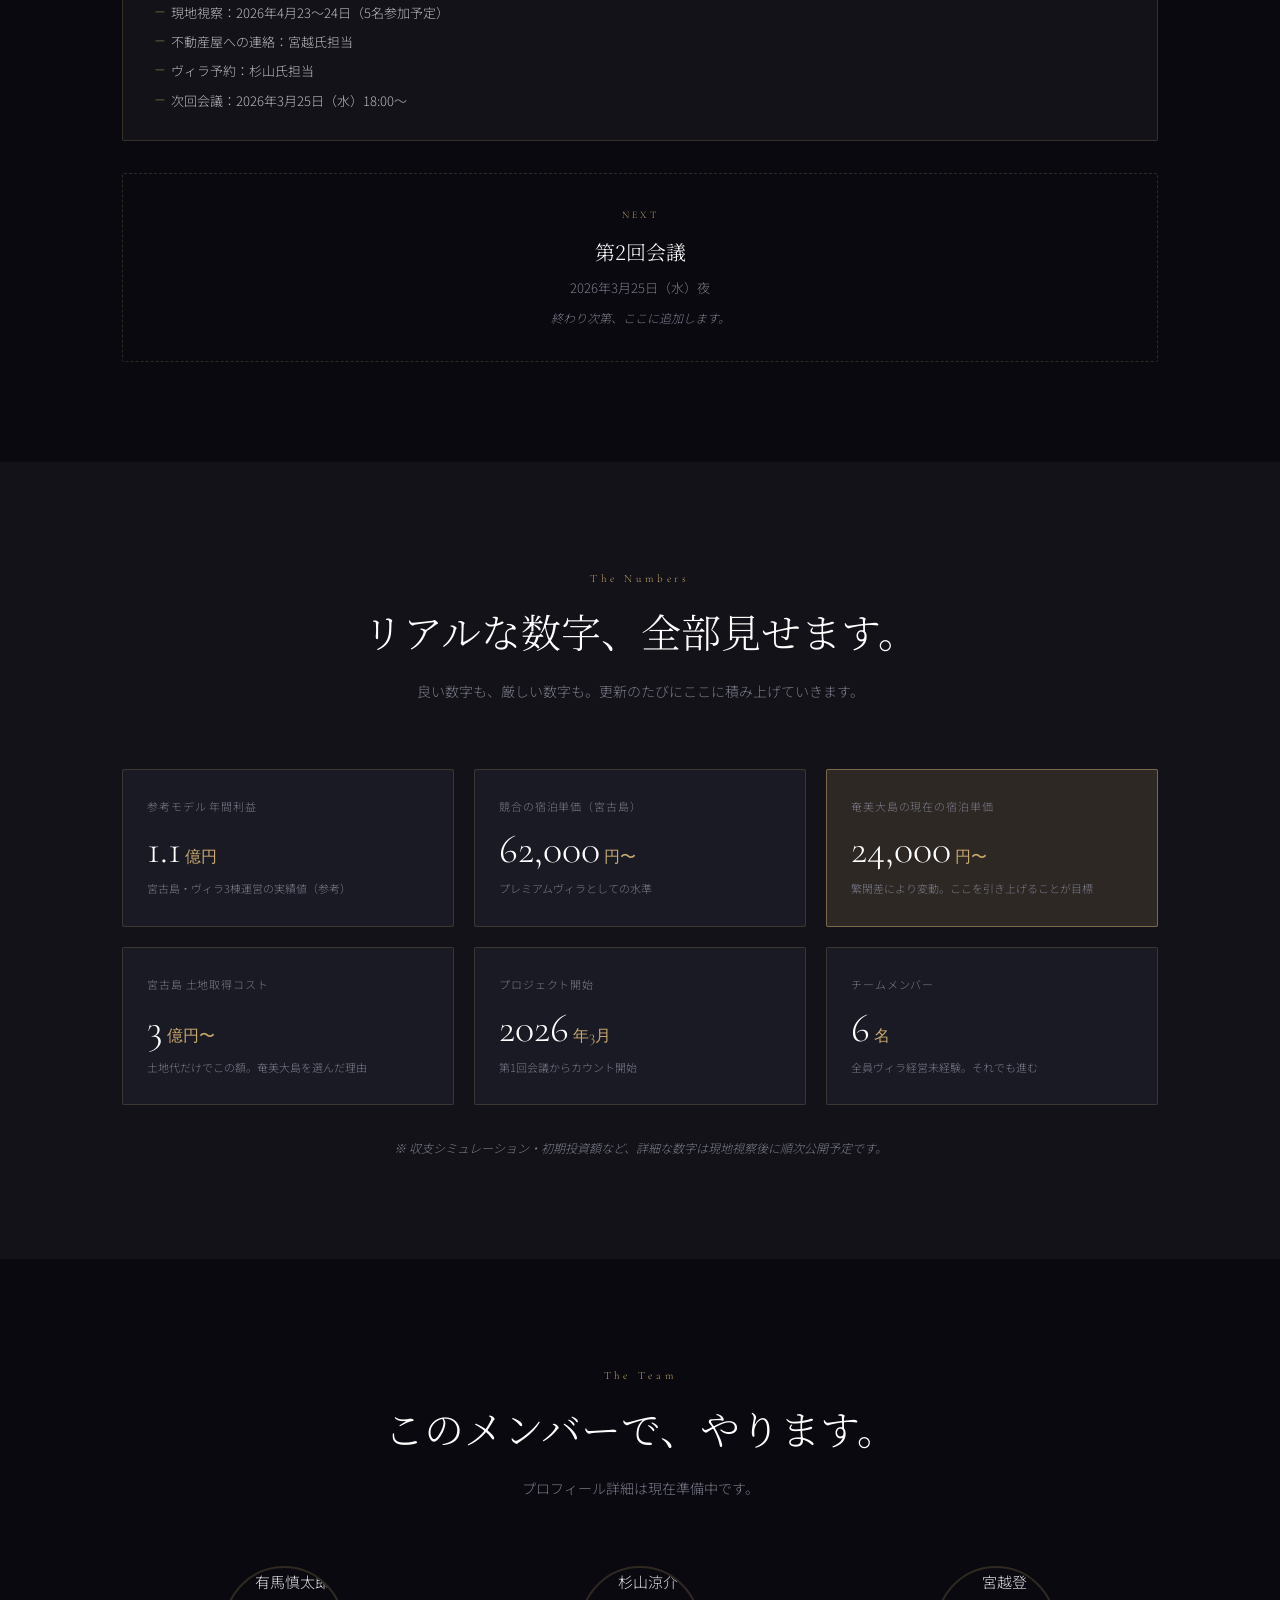
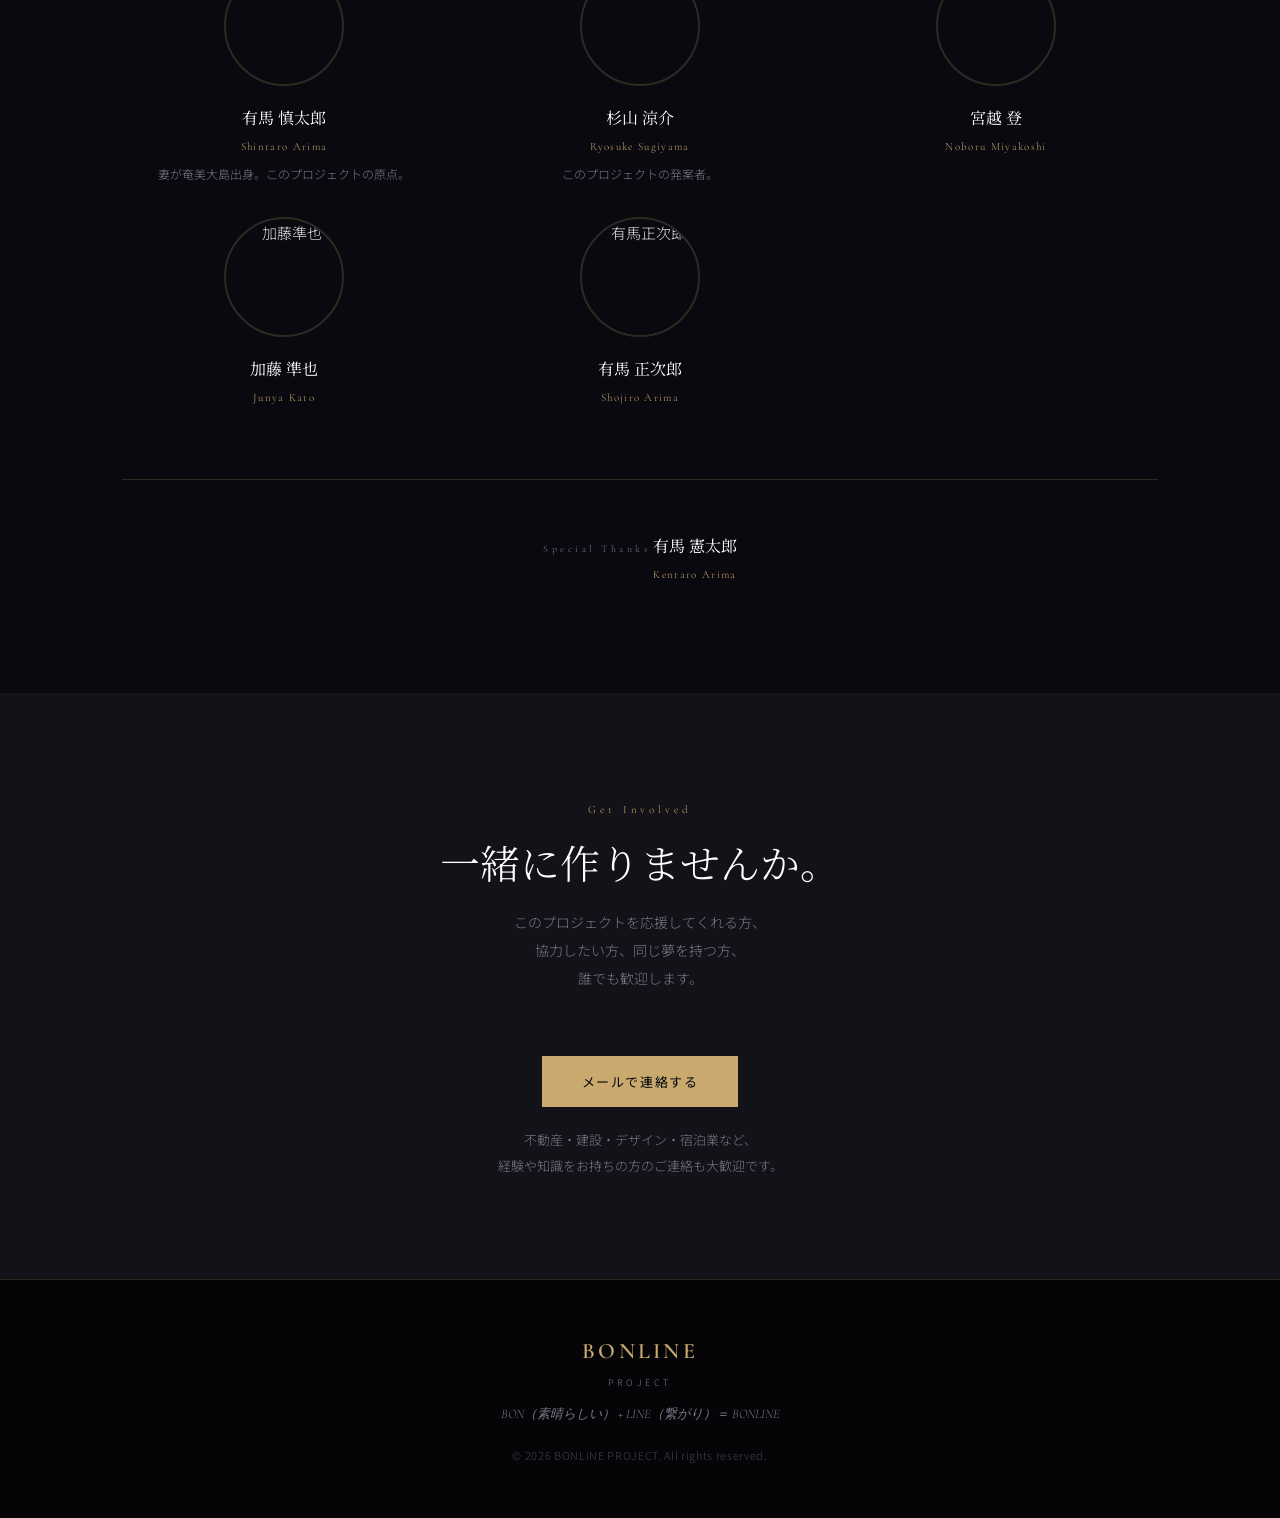
==== commit 38cf31bb: "BONLINEのコンセプトをBON（仏語:素晴らしい）+LINE（繋がり）に更新 Co-Authored-By: Claude Sonnet 4.6 <noreply@anthropic.com>" ====
--- a/index.html
+++ b/index.html
@@ -61,7 +61,7 @@
       <span class="hero__label">Amami Oshima Villa Project</span>
       <h1 class="hero__title">素人が、<br>本気で夢を建てる。</h1>
       <p class="hero__sub">経験ゼロの6人が奄美大島にヴィラを作るまで、<br>全部見せます。</p>
-      <p class="hero__tagline">Building Bonds, One Line at a Time.</p>
+      <p class="hero__tagline">素晴らしい縁で、素晴らしい島へ。</p>
       <a href="#now" class="btn btn--primary">プロジェクトを見る</a>
     </div>
     <div class="hero__scroll">SCROLL</div>
@@ -185,25 +185,25 @@
   <section class="section concept-section" id="concept">
     <div class="container">
       <div class="concept-inner fade-in">
-        <span class="concept-word__en">BOND LINE</span>
+        <span class="concept-word__en">BONLINE</span>
         <div class="concept-meanings">
           <div class="concept-meaning">
-            <span class="concept-meaning__num">01</span>
+            <span class="concept-meaning__num">BON</span>
             <div>
-              <p class="concept-meaning__jp">建材の「接着線」</p>
-              <p class="concept-meaning__desc">構造を成立させる、目に見えない一本の線。素材と素材を結びつけ、建物を建物たらしめるもの。</p>
-            </div>
-          </div>
-          <div class="concept-divider">×</div>
+              <p class="concept-meaning__jp">フランス語で「素晴らしい・良い」</p>
+              <p class="concept-meaning__desc">素晴らしい仲間、素晴らしい島、素晴らしい体験。このプロジェクトが目指す、すべての「良さ」を込めた言葉。</p>
+            </div>
+          </div>
+          <div class="concept-divider">+</div>
           <div class="concept-meaning">
-            <span class="concept-meaning__num">02</span>
+            <span class="concept-meaning__num">LINE</span>
             <div>
-              <p class="concept-meaning__jp">人と人・人と島を繋ぎ止めるもの</p>
-              <p class="concept-meaning__desc">有馬の妻が生まれ育った島。6人の友情。夢を共有する見知らぬ誰か。すべてを繋ぎ止める一本の線。</p>
-            </div>
-          </div>
-        </div>
-        <p class="concept-tagline">Building Bonds, One Line at a Time.</p>
+              <p class="concept-meaning__jp">繋がり・縁</p>
+              <p class="concept-meaning__desc">人と人、人と島、夢と現実を結ぶ一本の線。6人の友情と、奄美大島への縁が交わる場所。</p>
+            </div>
+          </div>
+        </div>
+        <p class="concept-tagline">素晴らしい縁で、素晴らしい島へ。</p>
       </div>
     </div>
   </section>
@@ -454,7 +454,7 @@
         <span class="footer-logo__en">BONLINE</span>
         <span class="footer-logo__sub">PROJECT</span>
       </div>
-      <p class="footer-tagline">Building Bonds, One Line at a Time.</p>
+      <p class="footer-tagline">BON（素晴らしい） + LINE（繋がり）＝ BONLINE</p>
       <p class="footer-copy">&copy; 2026 BONLINE PROJECT. All rights reserved.</p>
     </div>
   </footer>
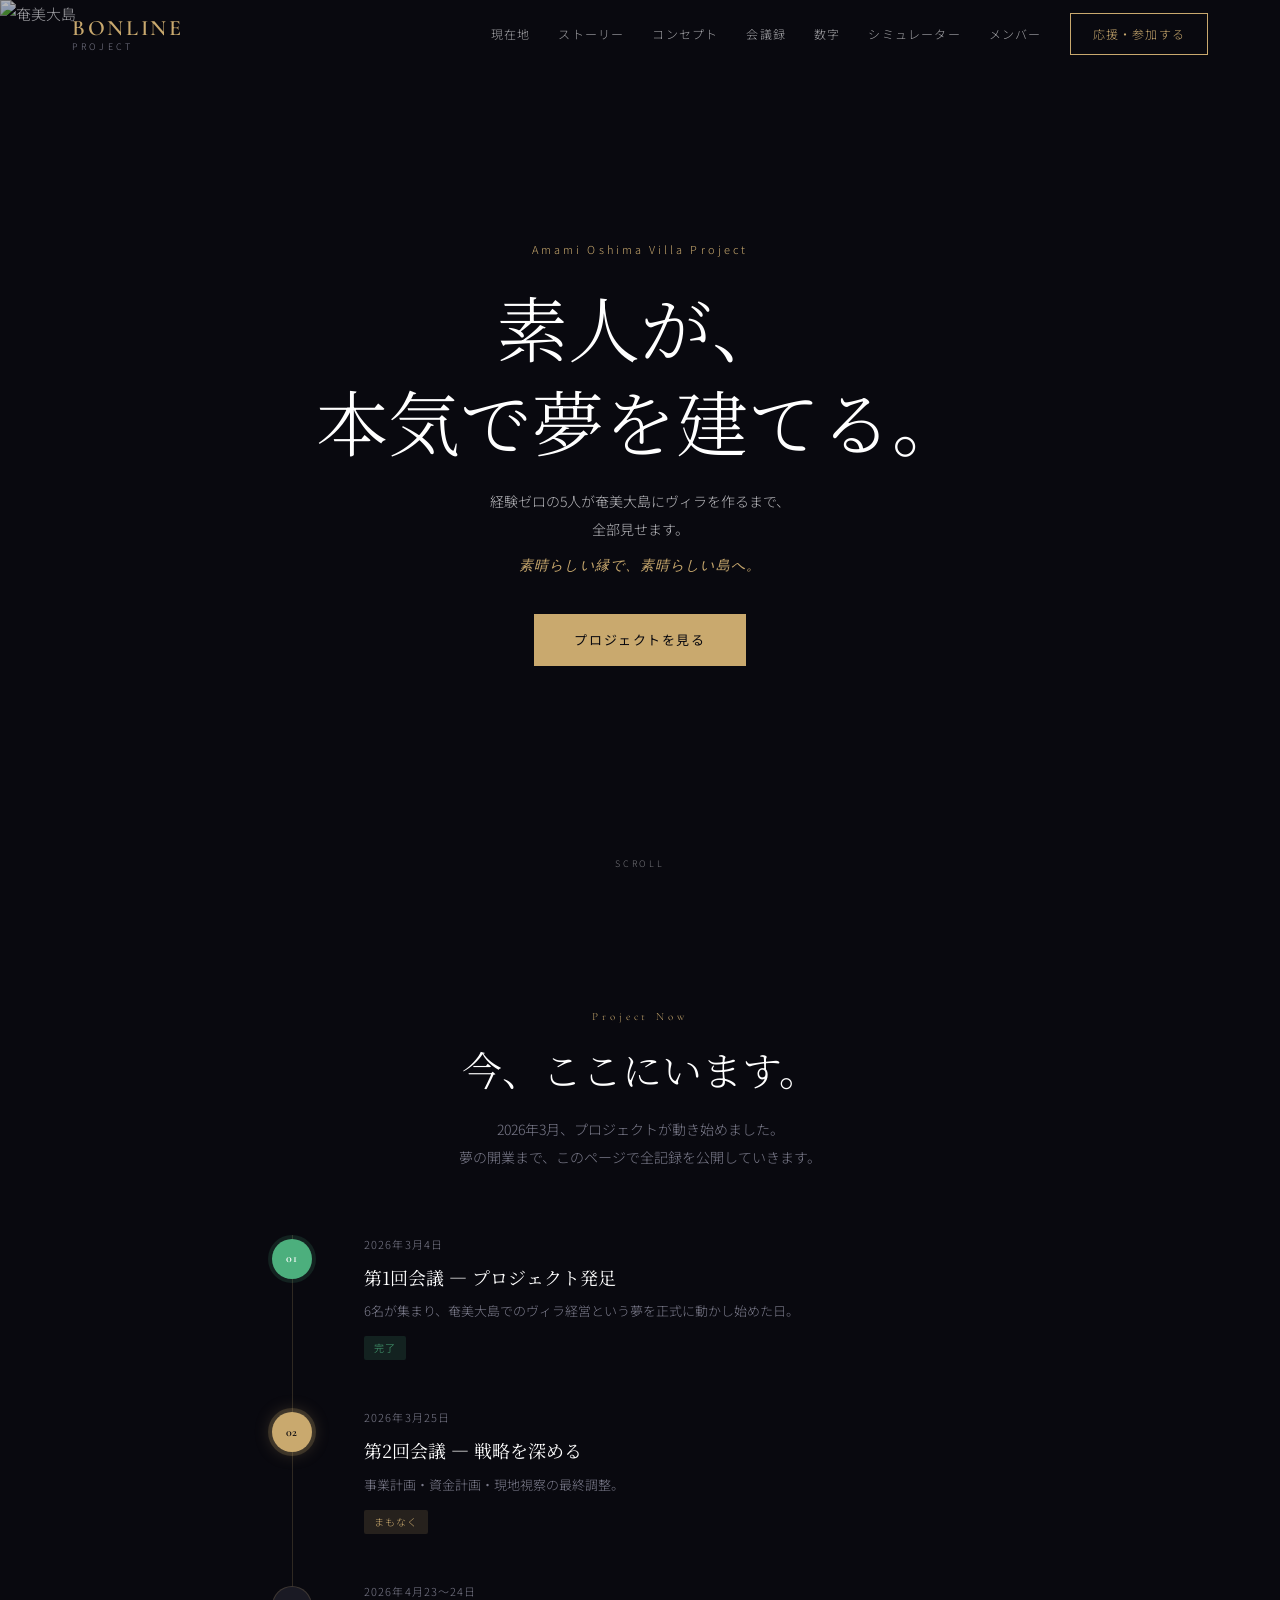
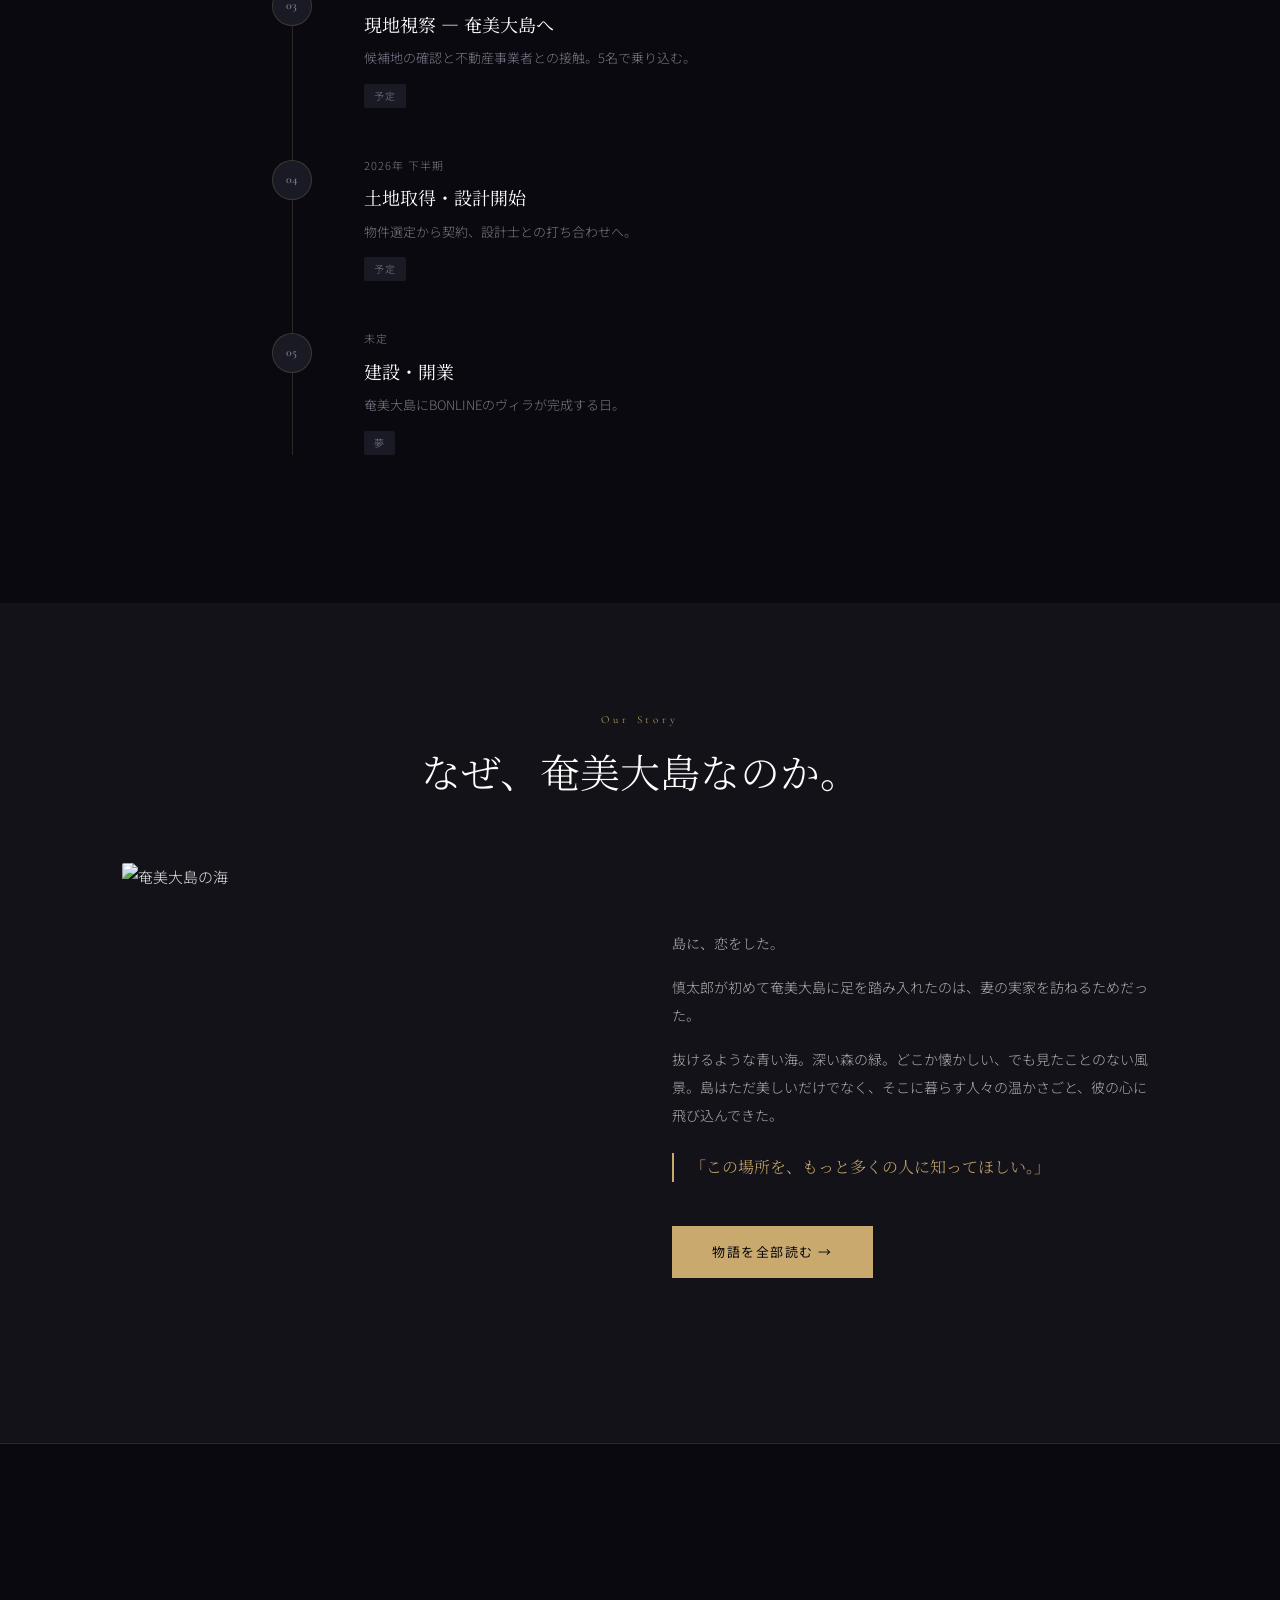
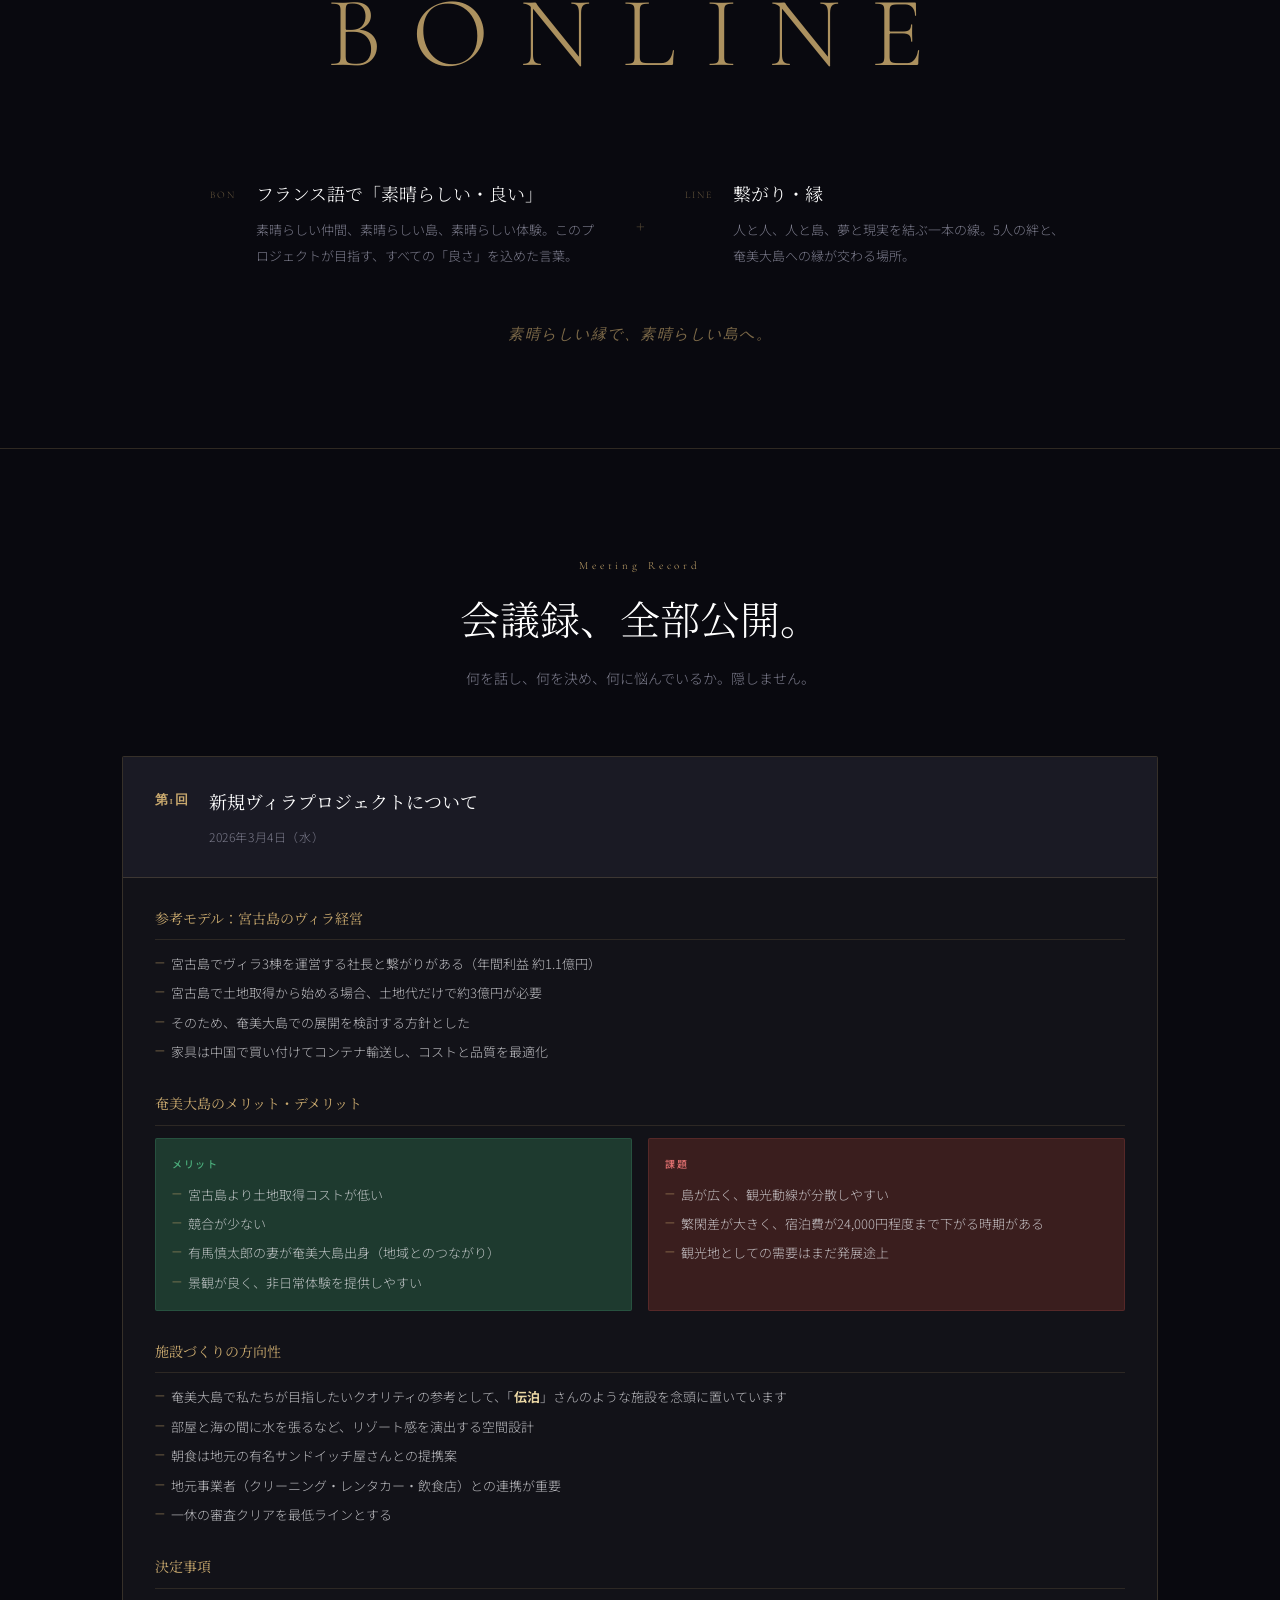
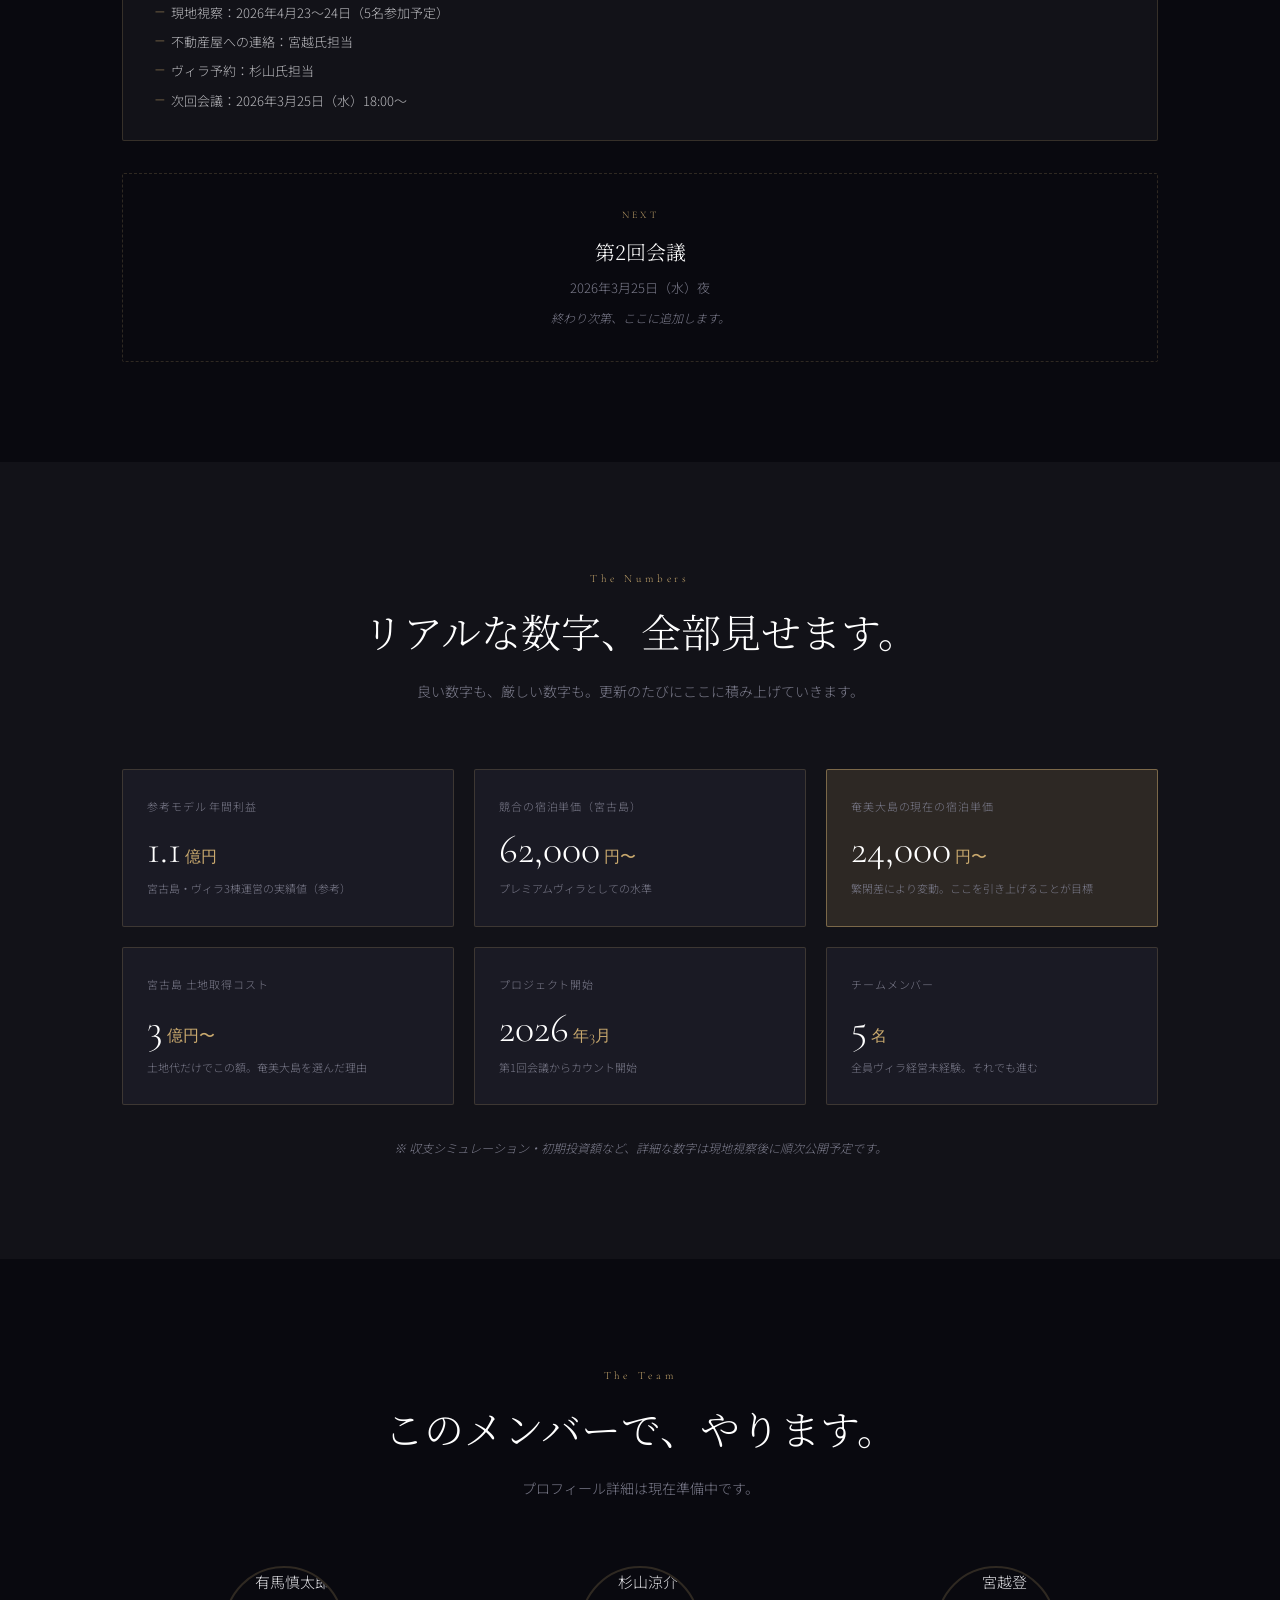
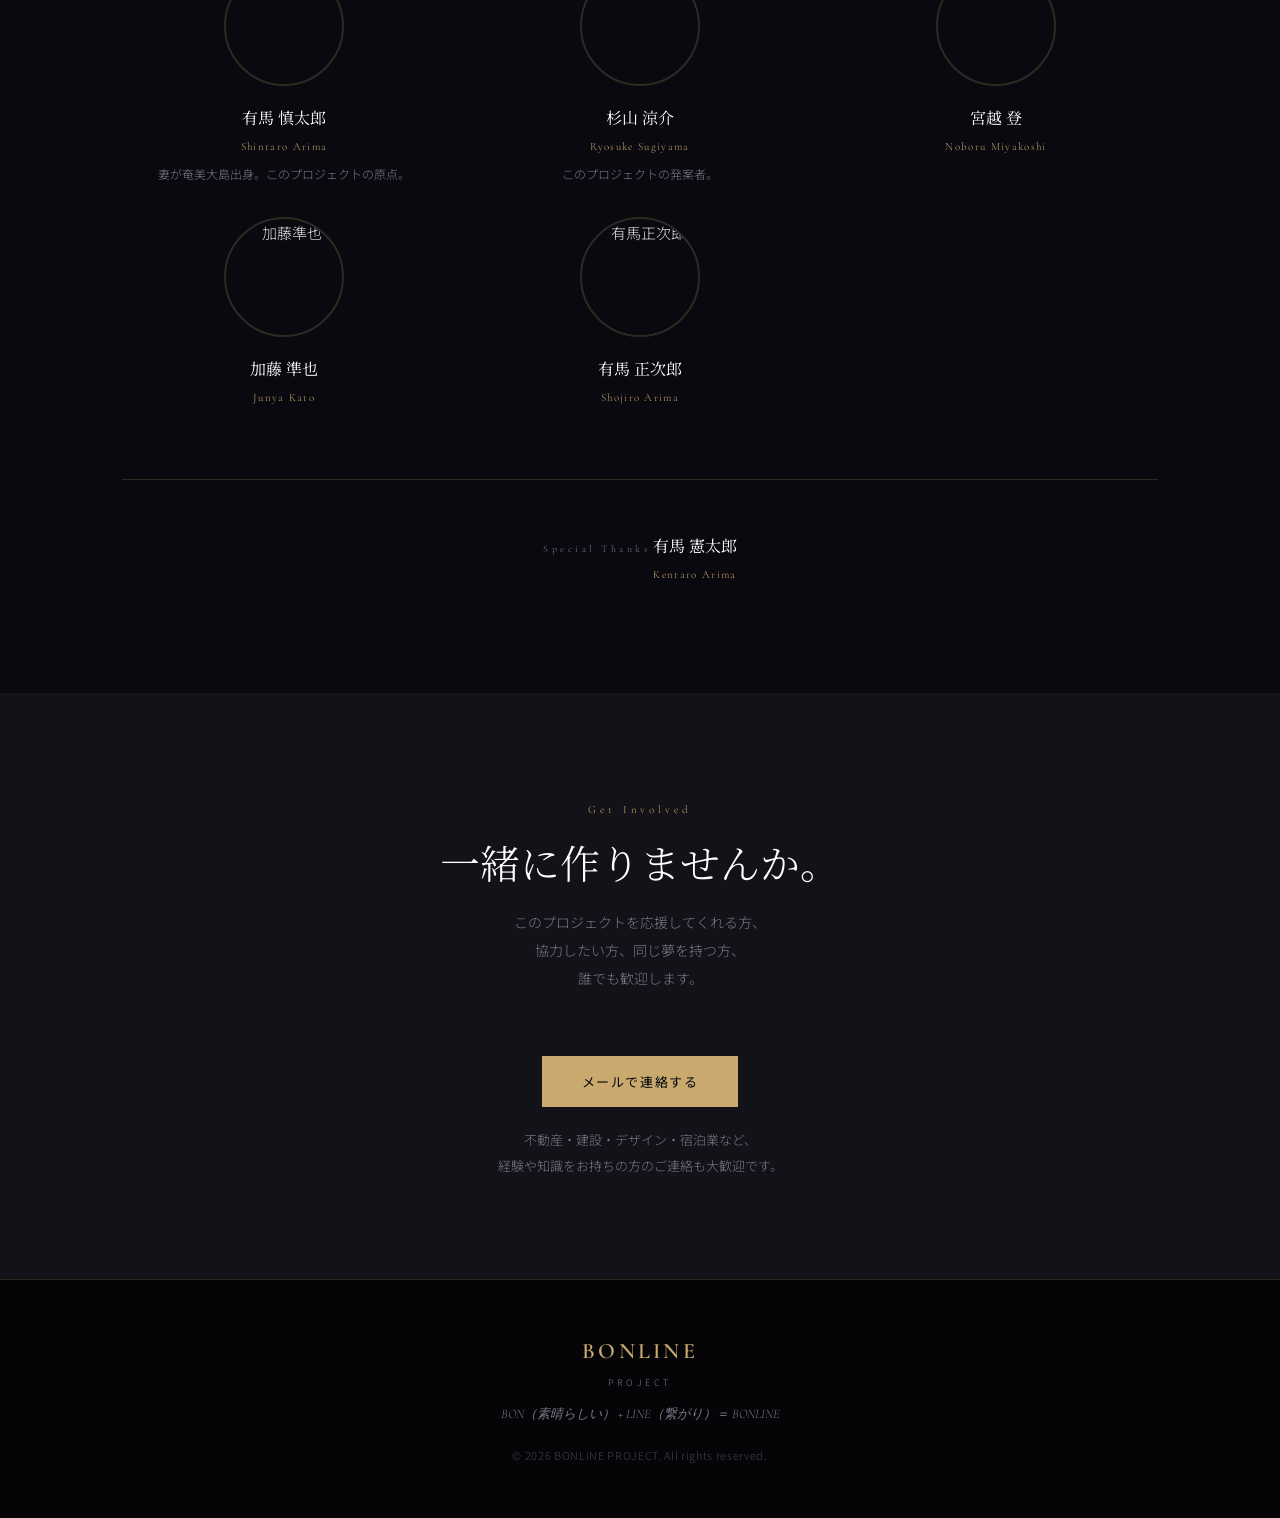
==== commit 18208808: "友情→絆、6人→5人に修正（憲太郎氏は協力者として区別） Co-Authored-By: Claude Sonnet 4.6 <noreply@anthropic.com>" ====
--- a/index.html
+++ b/index.html
@@ -60,7 +60,7 @@
     <div class="hero__content">
       <span class="hero__label">Amami Oshima Villa Project</span>
       <h1 class="hero__title">素人が、<br>本気で夢を建てる。</h1>
-      <p class="hero__sub">経験ゼロの6人が奄美大島にヴィラを作るまで、<br>全部見せます。</p>
+      <p class="hero__sub">経験ゼロの5人が奄美大島にヴィラを作るまで、<br>全部見せます。</p>
       <p class="hero__tagline">素晴らしい縁で、素晴らしい島へ。</p>
       <a href="#now" class="btn btn--primary">プロジェクトを見る</a>
     </div>
@@ -199,7 +199,7 @@
             <span class="concept-meaning__num">LINE</span>
             <div>
               <p class="concept-meaning__jp">繋がり・縁</p>
-              <p class="concept-meaning__desc">人と人、人と島、夢と現実を結ぶ一本の線。6人の友情と、奄美大島への縁が交わる場所。</p>
+              <p class="concept-meaning__desc">人と人、人と島、夢と現実を結ぶ一本の線。5人の絆と、奄美大島への縁が交わる場所。</p>
             </div>
           </div>
         </div>
@@ -341,7 +341,7 @@
 
         <div class="num-card">
           <span class="num-card__label">チームメンバー</span>
-          <div class="num-card__value">6<span class="num-unit">名</span></div>
+          <div class="num-card__value">5<span class="num-unit">名</span></div>
           <p class="num-card__note">全員ヴィラ経営未経験。それでも進む</p>
         </div>
 
